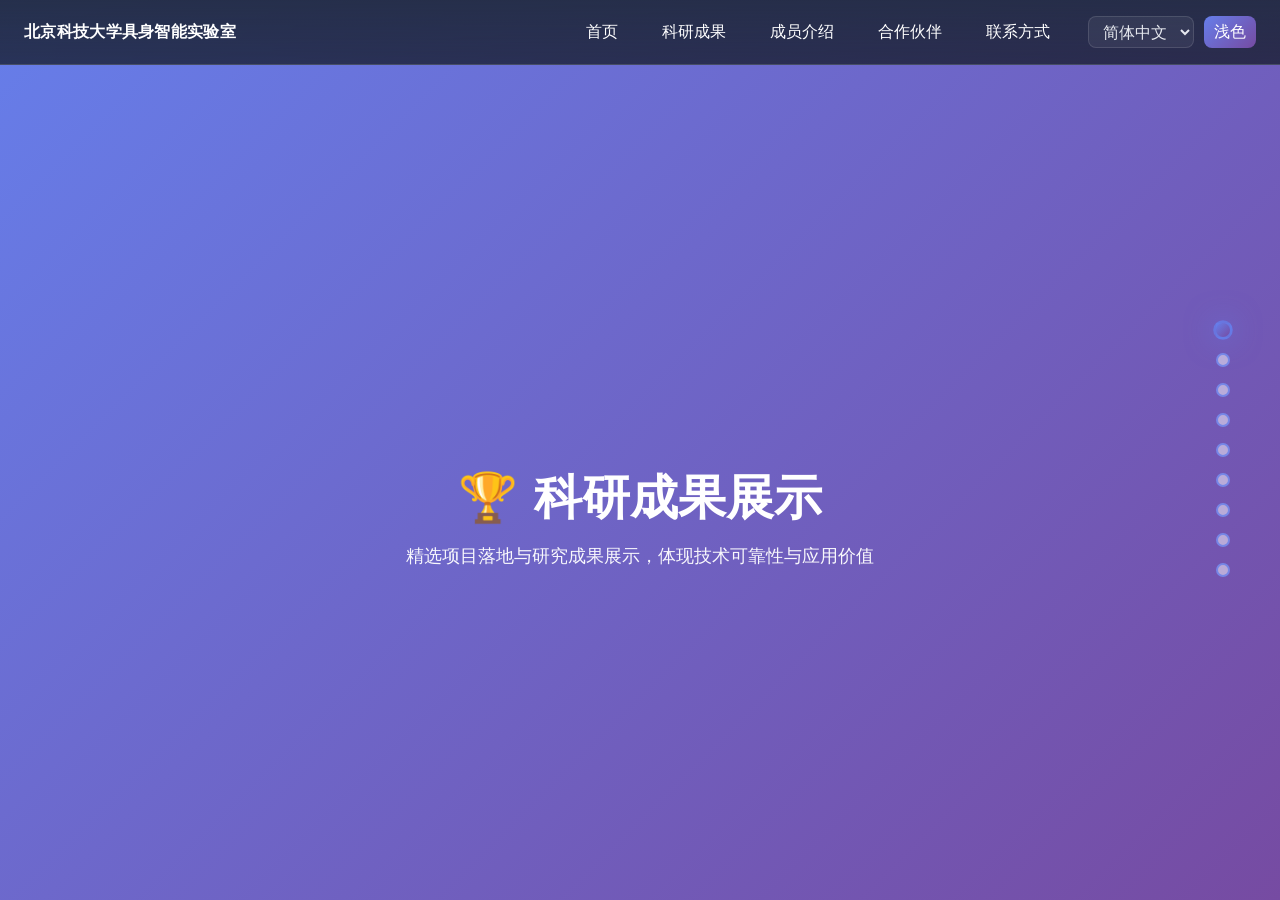
==== cases.html @ fa65c93c "更新实验室网站：修改联系电话、添加科研成果6及培养成果、修复页面报错" ====
<!DOCTYPE html>
<html lang="zh-CN">
<head>
  <meta charset="UTF-8" />
  <meta name="viewport" content="width=device-width, initial-scale=1.0, maximum-scale=1.0, user-scalable=no" />
  <title>科研成果 - USTB 具身智能实验室</title>
  <link rel="stylesheet" href="styles.css" />
  
  <!-- 图片加载优化脚本 -->
  <script>
    document.addEventListener('DOMContentLoaded', function() {
      // 为所有图片添加懒加载
      const images = document.querySelectorAll('img:not([loading])');
      images.forEach(img => {
        img.setAttribute('loading', 'lazy');
        if (!img.style.backgroundColor) {
          img.style.backgroundColor = '#f0f0f0';
        }
      });
    });
  </script>
  
  <style>
    /* 全屏滚动样式 */
    html, body {
      margin: 0;
      padding: 0;
      overflow: hidden;
      height: 100%;
    }
    
    #fullpage-wrapper {
      height: 100vh;
      overflow-y: scroll;
      scroll-snap-type: y mandatory;
      scroll-behavior: smooth;
      scrollbar-width: thin;
      scrollbar-color: rgba(102,126,234,0.5) transparent;
    }
    
    #fullpage-wrapper::-webkit-scrollbar {
      width: 10px;
    }
    
    #fullpage-wrapper::-webkit-scrollbar-track {
      background: transparent;
    }
    
    #fullpage-wrapper::-webkit-scrollbar-thumb {
      background: rgba(102,126,234,0.5);
      border-radius: 5px;
      transition: background 0.3s;
    }
    
    #fullpage-wrapper::-webkit-scrollbar-thumb:hover {
      background: rgba(102,126,234,0.7);
    }
    
    .fp-section {
      height: 100vh;
      scroll-snap-align: start;
      scroll-snap-stop: always;
      position: relative;
      overflow: hidden;
      display: flex;
      flex-direction: column;
      justify-content: center;
    }
    
    .fp-section .container {
      width: 100%;
      max-width: 1400px;
      padding: 140px 20px 80px;
      margin: 0 auto;
    }
    
    /* 导航点样式 */
    .fp-nav {
      position: fixed;
      right: 50px;
      top: 50%;
      transform: translateY(-50%);
      z-index: 9999;
    }
    
    .fp-nav ul {
      list-style: none;
      padding: 0;
      margin: 0;
      display: flex;
      flex-direction: column;
      gap: 16px;
    }
    
    .fp-nav li {
      position: relative;
    }
    
    .fp-nav a {
      display: block;
      width: 14px;
      height: 14px;
      border-radius: 50%;
      background: rgba(255,255,255,0.5);
      border: 2px solid rgba(102,126,234,0.8);
      transition: all 0.3s;
      cursor: pointer;
      position: relative;
    }
    
    .fp-nav a:hover,
    .fp-nav a.active {
      background: linear-gradient(135deg, #667eea 0%, #764ba2 100%);
      transform: scale(1.4);
      box-shadow: 0 0 20px rgba(102,126,234,0.6);
    }
    
    .fp-nav .fp-tooltip {
      position: absolute;
      right: 32px;
      top: 50%;
      transform: translateY(-50%);
      background: rgba(0,0,0,0.85);
      color: white;
      padding: 8px 16px;
      border-radius: 8px;
      font-size: 13px;
      font-weight: 600;
      white-space: nowrap;
      opacity: 0;
      pointer-events: none;
      transition: all 0.3s;
    }
    
    .fp-nav li:hover .fp-tooltip {
      opacity: 1;
      transform: translateY(-50%) translateX(-8px);
    }
    
    @media (max-width: 768px) {
      .fp-nav {
        right: 15px;
      }
      
      .fp-nav a {
        width: 10px;
        height: 10px;
      }
      
      .fp-section .container {
        padding: 40px 15px;
      }
    }
    
    @keyframes modalFadeIn {
      from {
        opacity: 0;
        transform: scale(0.9) translateY(-20px);
      }
      to {
        opacity: 1;
        transform: scale(1) translateY(0);
      }
    }

    /* 局部排版增强（仅影响本页面） */
    #fullpage-wrapper h1 { font-size: 48px !important; line-height: 1.25 !important; }
    #fullpage-wrapper h2 { font-size: 34px !important; line-height: 1.4 !important; }
    #fullpage-wrapper h3 { font-size: 16px !important; }
    #fullpage-wrapper h4 { font-size: 16px !important; }
    #fullpage-wrapper p  { font-size: 18px !important; line-height: 1.9 !important; }
    #fullpage-wrapper .fp-tooltip { font-size: 14px !important; }
  </style>
</head>
<body class="theme-huaqin cases-page">
  <header class="site-header theme-huaqin" style="position: fixed; top: 0; left: 0; right: 0; z-index: 10000;">
    <div class="container">
      <a class="logo" href="index.html" data-i18n="nav.brand">北京科技大学具身智能实验室</a>
      <nav class="nav" id="mainNav">
        <button class="nav-toggle" aria-label="toggle menu" onclick="document.getElementById('mainNav').dataset.open = document.getElementById('mainNav').dataset.open === 'true' ? 'false' : 'true'">
          <span></span><span></span><span></span>
        </button>
        <ul class="nav-list">
          <li><a href="index.html" data-i18n="nav.home">首页</a></li>
          <li><a href="cases.html" data-i18n="cases_title">科研成果</a></li>
          <li><a href="members.html" data-i18n="members_title">成员介绍</a></li>
          <li><a href="partners.html" data-i18n="partners_title">合作伙伴</a></li>
          <li><a href="contact.html" data-i18n="nav.contact">联系方式</a></li>
        </ul>
        <div class="tools">
          <select id="langSwitcher" aria-label="language">
            <option value="zh-CN">简体中文</option>
            <option value="zh-HK">繁体中文</option>
            <option value="en-us">English</option>
          </select>
          <button id="themeToggle" data-i18n="theme_toggle">🌙</button>
        </div>
      </nav>
    </div>
  </header>

  <!-- 全屏滚动容器 -->
  <div id="fullpage-wrapper">
    
    <!-- Hero区 -->
    <section class="fp-section" data-anchor="hero" style="background: var(--gradient);">
      <div class="container" style="text-align: center; padding: 140px 20px 80px;">
        <h1 class="reveal" style="font-size: 36px; margin-bottom: 12px; color: white;">🏆 科研成果展示</h1>
        <p class="reveal" style="--d:.1s; font-size: 18px; color: rgba(255,255,255,0.95); max-width: 800px; margin: 0 auto;">精选项目落地与研究成果展示，体现技术可靠性与应用价值</p>
      </div>
    </section>

    <!-- 科研成果1：基于视觉的粗糙度在线智能检测系统 -->
    <section id="case1" class="fp-section" data-anchor="case1" style="background: linear-gradient(135deg, #f0f9ff 0%, #e0f2fe 100%);">
      <div class="container" style="padding: 80px 20px 60px; max-width: 1600px;">
        <!-- 顶部标题 -->
        <div style="text-align: center; margin-bottom: 8px;">
          <div style="display: inline-block; background: var(--gradient); color: white; padding: 4px 16px; border-radius: 20px; font-size: 16px; font-weight: 700; margin-bottom: 4px;">
            科研成果 1
          </div>
          <h2 class="reveal" style="font-size: 26px; color: #1e40af; margin-bottom: 4px; font-weight: 700;">基于视觉的粗糙度在线智能检测系统</h2>
          <p class="reveal" style="--d:.05s; font-size: 16px; color: #60a5fa; max-width: 800px; margin: 0 auto; line-height: 1.4;">
            纳米级粗糙度原位在线智能检测，实现工业生产中表面质量的实时监控与精准测量
          </p>
        </div>
        
        <!-- 主体内容：三图水平布局 -->
        <div style="max-width: 1400px; margin: 0 auto 20px;">
          <!-- 三张图片水平排列 -->
          <div style="display: grid; grid-template-columns: repeat(3, 1fr); gap: 20px; margin-bottom: 20px;">
            <!-- 检测系统 -->
            <div class="reveal" style="text-align: center;">
              <div style="border-radius: 12px; overflow: hidden; box-shadow: 0 8px 24px rgba(59,130,246,0.2); cursor: pointer;" onclick="openImageModal('pictures/1.png', '检测系统')">
                <img src="pictures/1.png" alt="粗糙度检测系统设备" loading="lazy" style="width: 100%; height: 220px; object-fit: cover; transition: transform 0.3s; background: #f0f0f0;" onmouseover="this.style.transform='scale(1.05)'" onmouseout="this.style.transform='scale(1)'">
              </div>
              <p style="text-align: center; color: #60a5fa; margin-top: 8px; font-size: 16px; font-weight: 600;">检测系统</p>
            </div>
            
            <!-- 网络架构 -->
            <div class="reveal" style="--d:.1s; text-align: center;">
              <div style="border-radius: 12px; overflow: hidden; box-shadow: 0 8px 24px rgba(59,130,246,0.2); background: white; padding: 10px; cursor: pointer;" onclick="openImageModal('pictures/3.png', '网络架构')">
                <img src="pictures/3.png" alt="FE-Trans-Net架构" loading="lazy" style="width: 100%; height: 200px; object-fit: contain; transition: transform 0.3s; background: #f0f0f0;" onmouseover="this.style.transform='scale(1.05)'" onmouseout="this.style.transform='scale(1)'">
              </div>
              <p style="text-align: center; color: #60a5fa; margin-top: 8px; font-size: 16px; font-weight: 600;">网络架构</p>
            </div>

            <!-- 特征融合 -->
            <div class="reveal" style="--d:.15s; text-align: center;">
              <div style="border-radius: 12px; overflow: hidden; box-shadow: 0 8px 24px rgba(59,130,246,0.2); cursor: pointer;" onclick="openImageModal('pictures/2.png', '特征融合')">
                <img src="pictures/2.png" alt="粗糙度特征融合" loading="lazy" style="width: 100%; height: 220px; object-fit: cover; transition: transform 0.3s; background: #f0f0f0;" onmouseover="this.style.transform='scale(1.05)'" onmouseout="this.style.transform='scale(1)'">
              </div>
              <p style="text-align: center; color: #60a5fa; margin-top: 8px; font-size: 16px; font-weight: 600;">特征融合</p>
            </div>
          </div>
        </div>
        
        <!-- 系统优势 -->
        <div class="reveal" style="background: white; padding: 10px; border-radius: 16px; box-shadow: 0 8px 30px rgba(59,130,246,0.12); max-width: 1400px; margin: 0 auto 0 auto;">
          <h3 style="font-size: 22px; color: #1e40af; margin-bottom: 6px; text-align: center; font-weight: 700;">系统优势</h3>
          <div style="display: grid; grid-template-columns: repeat(3, 1fr); gap: 8px;">
            <div style="text-align: center; padding: 10px; background: linear-gradient(135deg, #dbeafe 0%, #bfdbfe 100%); border-radius: 12px;">
              <div style="font-size: 24px; margin-bottom: 4px;">🔬</div>
              <h4 style="color: #1e40af; font-size: 16px; margin-bottom: 2px; font-weight: 700;">纳米级精度</h4>
              <p style="color: #3b82f6; font-size: 15px; margin: 0;">纳米级高精度测量</p>
            </div>
            <div style="text-align: center; padding: 10px; background: linear-gradient(135deg, #dbeafe 0%, #bfdbfe 100%); border-radius: 12px;">
              <div style="font-size: 24px; margin-bottom: 4px;">⚡</div>
              <h4 style="color: #1e40af; font-size: 16px; margin-bottom: 2px; font-weight: 700;">在线实时检测</h4>
              <p style="color: #3b82f6; font-size: 15px; margin: 0;">快速实时检测</p>
            </div>
            <div style="text-align: center; padding: 10px; background: linear-gradient(135deg, #dbeafe 0%, #bfdbfe 100%); border-radius: 12px;">
              <div style="font-size: 24px; margin-bottom: 4px;">🧠</div>
              <h4 style="color: #1e40af; font-size: 16px; margin-bottom: 2px; font-weight: 700;">AI智能分析</h4>
              <p style="color: #3b82f6; font-size: 15px; margin: 0;">高准确率</p>
            </div>
          </div>
        </div>
      </div>
    </section>

    <!-- 科研成果2：基于视觉的缺陷智能检测 -->
    <section id="case2" class="fp-section" data-anchor="case2" style="background: white;">
      <div class="container" style="padding: 160px 20px 120px;">
        <div style="text-align: center; margin-bottom: 20px;">
          <div style="display: inline-block; background: var(--gradient); color: white; padding: 8px 24px; border-radius: 24px; font-size: 18px; font-weight: 700; margin-bottom: 10px;">
            科研成果 2
          </div>
          <h2 class="reveal" style="font-size: 36px; color: #7c3aed; margin-bottom: 10px;">基于视觉的缺陷智能检测</h2>
          <p class="reveal" style="--d:.05s; font-size: 18px; color: #a78bfa; max-width: 900px; margin: 0 auto; line-height: 1.5;">
            多通道、多尺度、多特征融合的AI模型，实现复杂工业场景下的高精度缺陷检测
          </p>
        </div>
        
        <div style="display: grid; grid-template-columns: 1fr 1fr 1fr; gap: 20px; align-items: center; margin-bottom: 20px; max-width: 1200px; margin-left: auto; margin-right: auto;">
          <div class="reveal" style="cursor: pointer;" onclick="openImageModal('pictures/5.png', 'AI模型')">
            <img src="pictures/5.png" alt="缺陷检测AI架构" loading="lazy" style="width: 100%; max-width: 350px; display: block; margin: 0 auto; border-radius: 16px; box-shadow: 0 15px 40px rgba(124,58,237,0.25); transition: transform 0.3s; background: #f0f0f0;" onmouseover="this.style.transform='scale(1.05)'" onmouseout="this.style.transform='scale(1)'">
            <p style="text-align: center; color: #a78bfa; margin-top: 6px; font-size: 18px;">AI模型</p>
          </div>
          <div class="reveal" style="--d:.1s; cursor: pointer;" onclick="openImageModal('pictures/6.png', '检测结果1')">
            <img src="pictures/6.png" alt="缺陷检测结果1" loading="lazy" style="width: 100%; max-width: 350px; display: block; margin: 0 auto; border-radius: 16px; box-shadow: 0 15px 40px rgba(124,58,237,0.25); transition: transform 0.3s; background: #f0f0f0;" onmouseover="this.style.transform='scale(1.05)'" onmouseout="this.style.transform='scale(1)'">
            <p style="text-align: center; color: #a78bfa; margin-top: 6px; font-size: 18px;">检测结果1</p>
          </div>
          <div class="reveal" style="--d:.15s; cursor: pointer;" onclick="openImageModal('pictures/7.png', '检测结果2')">
            <img src="pictures/7.png" alt="缺陷检测结果2" loading="lazy" style="width: 100%; max-width: 350px; display: block; margin: 0 auto; border-radius: 16px; box-shadow: 0 15px 40px rgba(124,58,237,0.25); transition: transform 0.3s; background: #f0f0f0;" onmouseover="this.style.transform='scale(1.05)'" onmouseout="this.style.transform='scale(1)'">
            <p style="text-align: center; color: #a78bfa; margin-top: 6px; font-size: 18px;">检测结果2</p>
          </div>
        </div>
        
        <div class="reveal" style="background: linear-gradient(135deg, #faf5ff 0%, #f3e8ff 100%); padding: 18px; border-radius: 20px; max-width: 1200px; margin: 0 auto;">
          <h3 style="font-size: 18px; color: #7c3aed; margin-bottom: 14px; text-align: center; font-weight: 700;">技术亮点</h3>
          <div style="display: grid; grid-template-columns: repeat(2, 1fr); gap: 14px;">
            <div style="display: flex; gap: 14px; padding: 14px; background: white; border-radius: 12px; box-shadow: 0 4px 16px rgba(124,58,237,0.1);">
              <span style="font-size: 28px;">🔍</span>
              <div>
                <h4 style="color: #7c3aed; font-size: 18px; margin-bottom: 2px; font-weight: 700;">多通道融合</h4>
                <p style="color: #a78bfa; margin: 0; line-height: 1.4; font-size: 18px;">整合多种传感器数据，全面捕获缺陷特征</p>
              </div>
            </div>
            <div style="display: flex; gap: 14px; padding: 14px; background: white; border-radius: 12px; box-shadow: 0 4px 16px rgba(124,58,237,0.1);">
              <span style="font-size: 28px;">📏</span>
              <div>
                <h4 style="color: #7c3aed; font-size: 18px; margin-bottom: 2px; font-weight: 700;">多尺度检测</h4>
                <p style="color: #a78bfa; margin: 0; line-height: 1.4; font-size: 18px;">从微小划痕到大面积缺陷，全尺度覆盖</p>
              </div>
            </div>
            <div style="display: flex; gap: 14px; padding: 14px; background: white; border-radius: 12px; box-shadow: 0 4px 16px rgba(124,58,237,0.1);">
              <span style="font-size: 28px;">🧩</span>
              <div>
                <h4 style="color: #7c3aed; font-size: 18px; margin-bottom: 2px; font-weight: 700;">多特征融合</h4>
                <p style="color: #a78bfa; margin: 0; line-height: 1.4; font-size: 18px;">融合全局与局部特征，提升准确性</p>
              </div>
            </div>
            <div style="display: flex; gap: 14px; padding: 14px; background: white; border-radius: 12px; box-shadow: 0 4px 16px rgba(124,58,237,0.1);">
              <span style="font-size: 28px;">⚡</span>
              <div>
                <h4 style="color: #7c3aed; font-size: 18px; margin-bottom: 2px; font-weight: 700;">高效实时</h4>
                <p style="color: #a78bfa; margin: 0; line-height: 1.4; font-size: 18px;">快速检测，高准确率</p>
              </div>
            </div>
          </div>
        </div>
      </div>
    </section>

    <!-- 科研成果3：基于机器视觉的分拣系统 -->
    <section id="case3" class="fp-section" data-anchor="case3" style="background: linear-gradient(135deg, #f0fdf4 0%, #dcfce7 100%);">
      <div class="container" style="padding: 80px 20px 40px;">
        <div style="text-align: center; margin-bottom: 20px;">
          <div style="display: inline-block; background: var(--gradient); color: white; padding: 6px 20px; border-radius: 20px; font-size: 16px; font-weight: 700; margin-bottom: 12px;">
            科研成果 3
          </div>
          <h2 class="reveal" style="font-size: 30px; color: #065f46; margin-bottom: 10px;">基于机器视觉的分拣系统</h2>
          <p class="reveal" style="--d:.05s; font-size: 16px; color: #059669; max-width: 900px; margin: 0 auto; line-height: 1.6;">
            基于深度学习的目标检测算法与混合特征提取网络（HFE-Net），实现高效精准的自动化分拣
          </p>
        </div>
        
        <div style="display: grid; grid-template-columns: 1fr 1fr; gap: 30px; align-items: center; margin-bottom: 20px; max-width: 1000px; margin-left: auto; margin-right: auto;">
          <div class="reveal" style="cursor: pointer;" onclick="openImageModal('pictures/8.png', '分拣系统')">
            <img src="pictures/8.png" alt="智能分拣系统设备" style="width: 60%; max-width: 270px; display: block; margin: 0 auto; border-radius: 16px; box-shadow: 0 15px 40px rgba(5,150,105,0.25); transition: transform 0.3s;" onmouseover="this.style.transform='scale(1.05)'" onmouseout="this.style.transform='scale(1)'">
            <p style="text-align: center; color: #059669; margin-top: 8px; font-size: 16px;">分拣系统</p>
          </div>
          <div class="reveal" style="--d:.1s; cursor: pointer;" onclick="openImageModal('pictures/9.png', '检测算法')">
            <img src="pictures/9.png" alt="HFE-Net架构" style="width: 100%; max-width: 450px; display: block; margin: 0 auto; border-radius: 16px; box-shadow: 0 15px 40px rgba(5,150,105,0.25); transition: transform 0.3s;" onmouseover="this.style.transform='scale(1.05)'" onmouseout="this.style.transform='scale(1)'">
            <p style="text-align: center; color: #059669; margin-top: 8px; font-size: 16px;">检测算法</p>
          </div>
        </div>
        
        <div class="reveal" style="background: white; padding: 20px; border-radius: 16px; box-shadow: 0 10px 40px rgba(5,150,105,0.15); max-width: 1000px; margin: 0 auto;">
          <h3 style="font-size: 16px; color: #065f46; margin-bottom: 16px; text-align: center; font-weight: 700;">应用优势</h3>
          <div style="display: grid; grid-template-columns: repeat(4, 1fr); gap: 12px;">
            <div style="text-align: center; padding: 14px; background: linear-gradient(135deg, #d1fae5 0%, #a7f3d0 100%); border-radius: 12px;">
              <div style="font-size: 24px; margin-bottom: 6px;">⚡</div>
              <h4 style="color: #065f46; font-size: 15px; margin-bottom: 4px; font-weight: 700;">高速高效</h4>
              <p style="color: #047857; font-size: 15px; margin: 0;">高帧率处理</p>
            </div>
            <div style="text-align: center; padding: 14px; background: linear-gradient(135deg, #d1fae5 0%, #a7f3d0 100%); border-radius: 12px;">
              <div style="font-size: 24px; margin-bottom: 6px;">🎯</div>
              <h4 style="color: #065f46; font-size: 15px; margin-bottom: 4px; font-weight: 700;">精准识别</h4>
              <p style="color: #047857; font-size: 15px; margin: 0;">高准确率</p>
            </div>
            <div style="text-align: center; padding: 14px; background: linear-gradient(135deg, #d1fae5 0%, #a7f3d0 100%); border-radius: 12px;">
              <div style="font-size: 24px; margin-bottom: 6px;">🔧</div>
              <h4 style="color: #065f46; font-size: 15px; margin-bottom: 4px; font-weight: 700;">灵活适配</h4>
              <p style="color: #047857; font-size: 15px; margin: 0;">多目标类型</p>
            </div>
            <div style="text-align: center; padding: 14px; background: linear-gradient(135deg, #d1fae5 0%, #a7f3d0 100%); border-radius: 12px;">
              <div style="font-size: 24px; margin-bottom: 6px;">💰</div>
              <h4 style="color: #065f46; font-size: 15px; margin-bottom: 4px; font-weight: 700;">降本增效</h4>
              <p style="color: #047857; font-size: 15px; margin: 0;">ROI周期短</p>
            </div>
          </div>
        </div>
      </div>
    </section>

    <!-- 科研成果4：具身智能 - 智能导航轮椅 -->
    <section id="case4" class="fp-section" data-anchor="case4" style="background: linear-gradient(135deg, #eff6ff 0%, #dbeafe 100%);">
      <div class="container" style="padding: 140px 20px 80px;">
        <div style="text-align: center; margin-bottom: 30px;">
          <div style="display: inline-block; background: var(--gradient); color: white; padding: 8px 24px; border-radius: 24px; font-size: 18px; font-weight: 700; margin-bottom: 20px;">
            科研成果 4
          </div>
          <h2 class="reveal" style="font-size: 36px; color: #1e40af; margin-bottom: 16px;">具身智能 - 智能导航轮椅</h2>
          <p class="reveal" style="--d:.05s; font-size: 18px; color: #60a5fa; max-width: 900px; margin: 0 auto; line-height: 1.8;">
            融合视觉深度学习、智能导航、语音交互等前沿技术，为行动不便人士提供安全、智能、有温度的出行解决方案
          </p>
        </div>
        
        <div style="display: grid; grid-template-columns: 1.3fr 1fr; gap: 40px; align-items: center; max-width: 1200px; margin: 0 auto;">
          <div class="reveal" style="cursor: pointer;" onclick="openImageModal('pictures/10.png', '智能导航轮椅实景')">
            <img src="pictures/10.png" alt="智能导航轮椅实景" style="width: 100%; max-width: 600px; display: block; margin: 0 auto; border-radius: 20px; box-shadow: 0 20px 60px rgba(59,130,246,0.3); transition: transform 0.3s;" onmouseover="this.style.transform='scale(1.02)'" onmouseout="this.style.transform='scale(1)'">
          </div>
          <div class="reveal" style="--d:.1s; background: white; padding: 30px; border-radius: 20px; box-shadow: 0 10px 40px rgba(59,130,246,0.15);">
            <h3 style="font-size: 22px; color: #1e40af; margin-bottom: 20px; font-weight: 700; text-align: center;">核心技术</h3>
            <ul style="list-style: none; padding: 0; margin: 0;">
              <li style="padding: 16px; margin-bottom: 12px; background: #dbeafe; border-radius: 12px; border-left: 4px solid #3b82f6; color: #1e40af; font-size: 16px; line-height: 1.6;">
                基于视觉深度学习的目标检测算法
              </li>
              <li style="padding: 16px; margin-bottom: 12px; background: #dbeafe; border-radius: 12px; border-left: 4px solid #3b82f6; color: #1e40af; font-size: 16px; line-height: 1.6;">
                基于视觉深度学习的道路分割算法
              </li>
              <li style="padding: 16px; margin-bottom: 12px; background: #dbeafe; border-radius: 12px; border-left: 4px solid #3b82f6; color: #1e40af; font-size: 16px; line-height: 1.6;">
                基于视觉智能检测的自动避障
              </li>
              <li style="padding: 16px; margin-bottom: 12px; background: #dbeafe; border-radius: 12px; border-left: 4px solid #3b82f6; color: #1e40af; font-size: 16px; line-height: 1.6;">
                基于智能视觉算法的自动跟随
              </li>
              <li style="padding: 16px; margin-bottom: 12px; background: #dbeafe; border-radius: 12px; border-left: 4px solid #3b82f6; color: #1e40af; font-size: 16px; line-height: 1.6;">
                基于GPS和SLAM的室内外自主导航
              </li>
              <li style="padding: 16px; margin-bottom: 12px; background: #dbeafe; border-radius: 12px; border-left: 4px solid #3b82f6; color: #1e40af; font-size: 16px; line-height: 1.6;">
                语音驱动的电机运行
              </li>
              <li style="padding: 16px; margin-bottom: 0; background: #dbeafe; border-radius: 12px; border-left: 4px solid #3b82f6; color: #1e40af; font-size: 16px; line-height: 1.6;">
                基于大模型的语音智能交互、聊天陪伴
              </li>
            </ul>
          </div>
        </div>
      </div>
    </section>

    <!-- 科研成果5：磨粒智能检测 -->
    <section id="case5" class="fp-section" data-anchor="case5" style="background: linear-gradient(135deg, #fffbeb 0%, #fef3c7 100%);">
      <div class="container" style="padding: 140px 20px 80px;">
        <div style="text-align: center; margin-bottom: 40px;">
          <div style="display: inline-block; background: var(--gradient); color: white; padding: 8px 24px; border-radius: 24px; font-size: 18px; font-weight: 700; margin-bottom: 20px;">
            科研成果 5
          </div>
          <h2 class="reveal" style="font-size: 36px; color: #92400e; margin-bottom: 16px;">航空发动机油液磨粒智能检测与分析仪</h2>
          <p class="reveal" style="--d:.05s; font-size: 18px; color: #b45309; max-width: 900px; margin: 0 auto; line-height: 1.8;">
            基于视觉的磨粒智能检测，实现油液磨粒的自动识别与分析，保障航空发动机安全运行
          </p>
        </div>
        
        <div style="max-width: 500px; margin: 0 auto;">
          <!-- 图片区：底部对齐 -->
          <div style="display: grid; grid-template-columns: repeat(2, 1fr); gap: 16px; align-items: end;">
            <div class="reveal" style="cursor: pointer;" onclick="openImageModal('pictures/磨粒1.png', '检测仪设备')">
              <img src="pictures/磨粒1.png" alt="磨粒检测仪设备" loading="lazy" style="width: 100%; border-radius: 12px; box-shadow: 0 8px 24px rgba(245,158,11,0.2); transition: transform 0.3s; background: #f0f0f0;" onmouseover="this.style.transform='scale(1.05)'" onmouseout="this.style.transform='scale(1)'">
              <p style="text-align: center; color: #b45309; margin-top: 8px; font-size: 16px;">检测仪设备</p>
            </div>
            <div class="reveal" style="--d:.1s; cursor: pointer;" onclick="openImageModal('pictures/磨粒2.png', '分析软件界面')">
              <img src="pictures/磨粒2.png" alt="磨粒检测软件界面" loading="lazy" style="width: 100%; border-radius: 12px; box-shadow: 0 8px 24px rgba(245,158,11,0.2); transition: transform 0.3s; background: #f0f0f0;" onmouseover="this.style.transform='scale(1.05)'" onmouseout="this.style.transform='scale(1)'">
              <p style="text-align: center; color: #b45309; margin-top: 8px; font-size: 16px;">分析软件界面</p>
            </div>
            <div class="reveal" style="--d:.15s; cursor: pointer;" onclick="openImageModal('pictures/磨粒3.png', '算法架构')">
              <img src="pictures/磨粒3.png" alt="检测算法架构" loading="lazy" style="width: 100%; border-radius: 12px; box-shadow: 0 8px 24px rgba(245,158,11,0.2); transition: transform 0.3s; background: #f0f0f0;" onmouseover="this.style.transform='scale(1.05)'" onmouseout="this.style.transform='scale(1)'">
              <p style="text-align: center; color: #b45309; margin-top: 8px; font-size: 16px;">算法架构</p>
            </div>
            <div class="reveal" style="--d:.2s; cursor: pointer;" onclick="openImageModal('pictures/磨粒5.png', '统计分析结果')">
              <img src="pictures/磨粒5.png" alt="磨粒分析结果" loading="lazy" style="width: 100%; border-radius: 12px; box-shadow: 0 8px 24px rgba(245,158,11,0.2); transition: transform 0.3s; background: #f0f0f0;" onmouseover="this.style.transform='scale(1.05)'" onmouseout="this.style.transform='scale(1)'">
              <p style="text-align: center; color: #b45309; margin-top: 8px; font-size: 16px;">统计分析结果</p>
            </div>
          </div>
        </div>
      </div>
    </section>

    <!-- 科研成果6：定制轮式具身智能大脑 -->
    <section id="case6" class="fp-section" data-anchor="case6" style="background: linear-gradient(135deg, #f0f9ff 0%, #e0f2fe 100%);">
      <div class="container" style="padding: 140px 20px 80px;">
        <div style="text-align: center; margin-bottom: 30px;">
          <div style="display: inline-block; background: linear-gradient(135deg, #0ea5e9 0%, #0284c7 100%); color: white; padding: 8px 24px; border-radius: 24px; font-size: 18px; font-weight: 700; margin-bottom: 20px;">
            科研成果 6
          </div>
          <h2 class="reveal" style="font-size: 36px; color: #0369a1; margin-bottom: 16px;">定制---轮式具身智能大脑</h2>
          <p class="reveal" style="--d:.05s; font-size: 18px; color: #0ea5e9; max-width: 900px; margin: 0 auto; line-height: 1.8;">
            自动驾驶轮式机器人-智能大脑定制，适配智能婴儿车、智能物流车
          </p>
        </div>
        
        <div style="display: grid; grid-template-columns: 1.3fr 1fr; gap: 40px; align-items: center; max-width: 1200px; margin: 0 auto;">
          <div class="reveal" style="cursor: pointer; background: white; padding: 20px; border-radius: 24px; box-shadow: 0 20px 60px rgba(14,165,233,0.15);" onclick="openImageModal('pictures/轮式具身智能大脑.png', '轮式具身智能大脑')">
            <img src="pictures/轮式具身智能大脑.png" alt="轮式具身智能大脑" style="width: 100%; max-width: 600px; display: block; margin: 0 auto; border-radius: 12px; transition: transform 0.3s;" onmouseover="this.style.transform='scale(1.02)'" onmouseout="this.style.transform='scale(1)'">
          </div>
          <div class="reveal" style="--d:.1s; background: white; padding: 30px; border-radius: 20px; box-shadow: 0 10px 40px rgba(14,165,233,0.15);">
            <h3 style="font-size: 22px; color: #0369a1; margin-bottom: 20px; font-weight: 700; text-align: center;">核心功能</h3>
            <ul style="list-style: none; padding: 0; margin: 0;">
              <li style="padding: 16px; margin-bottom: 12px; background: #e0f2fe; border-radius: 12px; border-left: 4px solid #0ea5e9; color: #0369a1; font-size: 16px; line-height: 1.6;">
                基于视觉智能检测的自动避障
              </li>
              <li style="padding: 16px; margin-bottom: 12px; background: #e0f2fe; border-radius: 12px; border-left: 4px solid #0ea5e9; color: #0369a1; font-size: 16px; line-height: 1.6;">
                基于智能视觉算法的自动跟随
              </li>
              <li style="padding: 16px; margin-bottom: 12px; background: #e0f2fe; border-radius: 12px; border-left: 4px solid #0ea5e9; color: #0369a1; font-size: 16px; line-height: 1.6;">
                基于GPS和SLAM的室内外自主导航
              </li>
              <li style="padding: 16px; margin-bottom: 12px; background: #e0f2fe; border-radius: 12px; border-left: 4px solid #0ea5e9; color: #0369a1; font-size: 16px; line-height: 1.6;">
                基于大模型的语音智能交互、陪伴
              </li>
              <li style="padding: 16px; margin-bottom: 0; background: #e0f2fe; border-radius: 12px; border-left: 4px solid #0ea5e9; color: #0369a1; font-size: 16px; line-height: 1.6;">
                状态监测、行为分析
              </li>
            </ul>
          </div>
        </div>
      </div>
    </section>

    <!-- 专利成果展示 - 简化版 -->
    <section id="patents" class="fp-section" data-anchor="patents" style="background: linear-gradient(135deg, #faf5ff 0%, #f3e8ff 100%);">
      <div class="container" style="padding: 140px 20px 80px;">
        <div style="text-align: center; margin-bottom: 40px;">
          <div style="display: inline-block; background: var(--gradient); color: white; padding: 8px 24px; border-radius: 24px; font-size: 18px; font-weight: 700; margin-bottom: 20px;">
            📜 知识产权
          </div>
          <h2 class="reveal" style="font-size: 36px; color: #7e22ce; margin-bottom: 16px;">已授权部分专利</h2>
          <p class="reveal" style="--d:.05s; font-size: 18px; color: #a855f7; max-width: 900px; margin: 0 auto; line-height: 1.8;">
            持续创新，技术积累深厚，已获得多项国家发明专利授权
          </p>
        </div>
        
        <div style="display: grid; grid-template-columns: 1fr 1fr; gap: 24px; max-width: 1200px; margin: 0 auto 30px;">
          <div style="background: white; padding: 30px; border-radius: 16px; box-shadow: 0 8px 30px rgba(168,85,247,0.12);">
            <h3 style="font-size: 24px; color: #dc2626; margin-bottom: 20px; text-align: center; font-weight: 800;">已授权部分专利</h3>
            <div style="background: #faf5ff; padding: 24px; border-radius: 12px; border-left: 4px solid #a855f7; max-height: 600px; overflow-y: auto;">
              <ol style="margin: 0; padding-left: 20px; color: #7e22ce; font-size: 16px; line-height: 2.2;">
                <li style="margin-bottom: 10px;">一种可以识别新类的磨粒分类模型与方法：202010526027.X</li>
                <li style="margin-bottom: 10px;">一种基于强度相图的聚合物降解强度的计算方法和装置：201910525798.4</li>
                <li style="margin-bottom: 10px;">一种基于特征融合的图像分类方法：ZL202011140530.8</li>
                <li style="margin-bottom: 10px;">一种基于语义分割的磨粒图像分类方法及装置：ZL202110428069.4</li>
                <li style="margin-bottom: 10px;">一种图神经网络的数据-机理驱动的材料属性预测方法：ZL202210483568.8</li>
                <li style="margin-bottom: 10px;">一种基于机器视觉的铜表面氧化检测及氧化程度判断方法：ZL202111265836.0</li>
                <li style="margin-bottom: 10px;">基于注意力机制及多尺寸信息提取的双图像识别分类方法：ZL202210066369.7</li>
                <li style="margin-bottom: 10px;">一种目标特征注意力与金字塔相耦合的微小目标检测方法：ZL202210483555.0</li>
                <li style="margin-bottom: 10px;">一种基于质谱图和图结构的分子属性预测方法：ZL202210483589.X</li>
                <li style="margin-bottom: 10px;">一种基于Lightweight CNN与SVM的磨粒两阶段识别方法：ZL201911235914.5</li>
                <li style="margin-bottom: 0;">一种基于白光干涉图像的表面粗糙度检测方法：ZL202411848841.8</li>
              </ol>
            </div>
          </div>

          <div style="background: white; padding: 24px; border-radius: 16px; box-shadow: 0 8px 30px rgba(168,85,247,0.12); display: grid; grid-template-columns: repeat(3, 1fr); gap: 12px; align-content: start;">
            <img src="pictures/11.png" alt="专利证书" style="width: 100%; border-radius: 8px;">
            <img src="pictures/12.png" alt="专利证书" style="width: 100%; border-radius: 8px;">
            <img src="pictures/13.png" alt="专利证书" style="width: 100%; border-radius: 8px;">
            <img src="pictures/14.png" alt="专利证书" style="width: 100%; border-radius: 8px;">
            <img src="pictures/15.png" alt="专利证书" style="width: 100%; border-radius: 8px;">
            <img src="pictures/16.png" alt="专利证书" style="width: 100%; border-radius: 8px;">
          </div>
        </div>
      </div>
    </section>

    <!-- 联系咨询 -->
    <section class="fp-section" data-anchor="contact" style="background: var(--gradient);">
      <div class="container" style="text-align: center; padding: 140px 20px 80px;">
        <h2 class="reveal" style="font-size: 36px; color: white; margin-bottom: 20px;">对我们的成果感兴趣？</h2>
        <p class="reveal" style="--d:.05s; font-size: 18px; color: rgba(255,255,255,0.95); margin-bottom: 40px;">欢迎与我们联系，探讨合作机会</p>
        <a href="contact.html" class="reveal" style="--d:.1s; display: inline-block; background: white; color: var(--primary); padding: 16px 40px; border-radius: 50px; font-size: 18px; font-weight: 700; text-decoration: none; box-shadow: 0 10px 30px rgba(0,0,0,0.3); transition: all 0.3s;">
          联系我们 →
        </a>
      </div>
    </section>

  </div>

  <!-- 右侧导航点 -->
  <nav class="fp-nav" role="navigation" aria-label="页面导航">
    <ul id="fp-nav-list"></ul>
  </nav>

  <!-- 自定义模态框 -->
  <div id="customModal" style="display: none; position: fixed; top: 0; left: 0; right: 0; bottom: 0; background: rgba(0,0,0,0.7); z-index: 10000; backdrop-filter: blur(8px); align-items: center; justify-content: center;">
    <div style="background: white; border-radius: 24px; padding: 48px 40px; max-width: 500px; width: 90%; box-shadow: 0 20px 60px rgba(0,0,0,0.3); position: relative; animation: modalFadeIn 0.3s ease;">
      <div style="text-align: center; margin-bottom: 24px;">
        <div style="font-size: 72px; margin-bottom: 16px;">🚧</div>
        <h2 id="modalTitle" style="font-size: 28px; font-weight: 800; color: #1f2937; margin-bottom: 12px;">产品开发中</h2>
        <p id="modalMessage" style="font-size: 16px; line-height: 1.8; color: #6b7280; margin: 0;"></p>
      </div>
      <button onclick="closeModal()" style="width: 100%; background: var(--gradient); color: white; border: none; padding: 16px; border-radius: 12px; font-size: 16px; font-weight: 700; cursor: pointer; transition: all 0.3s; box-shadow: 0 4px 16px rgba(102,126,234,0.4);">
        知道了
      </button>
    </div>
  </div>

  <!-- 图片查看器模态框 -->
  <div id="imageModal" onclick="closeImageModal()" style="display: none; position: fixed; top: 0; left: 0; right: 0; bottom: 0; background: rgba(0,0,0,0.9); z-index: 10001; align-items: center; justify-content: center; cursor: pointer;">
    <div style="position: relative; max-width: 90vw; max-height: 90vh;">
      <img id="modalImage" src="" alt="" style="max-width: 100%; max-height: 90vh; border-radius: 8px; box-shadow: 0 20px 60px rgba(0,0,0,0.5);">
      <div id="modalImageTitle" style="position: absolute; bottom: -40px; left: 50%; transform: translateX(-50%); color: white; font-size: 18px; font-weight: 600; white-space: nowrap;"></div>
      <button onclick="closeImageModal(); event.stopPropagation();" style="position: absolute; top: -40px; right: 0; background: rgba(255,255,255,0.2); border: 2px solid white; color: white; width: 40px; height: 40px; border-radius: 50%; font-size: 24px; cursor: pointer; display: flex; align-items: center; justify-content: center; transition: all 0.3s;" onmouseover="this.style.background='rgba(255,255,255,0.3)'" onmouseout="this.style.background='rgba(255,255,255,0.2)'">×</button>
    </div>
  </div>

  <script src="script.js"></script>
  
  <script>
    // 强制全屏滚动脚本
    (function() {
      const wrapper = document.getElementById('fullpage-wrapper');
      const sections = document.querySelectorAll('.fp-section');
      const navList = document.getElementById('fp-nav-list');
      
      let currentIndex = 0;
      let isScrolling = false;
      let touchStartY = 0;
      
      // Section names for navigation tooltips
      const sectionNames = [
        '成果展示',
        '粗糙度检测',
        '缺陷检测',
        '分拣系统',
        '智能轮椅',
        '磨粒检测',
        '具身智能大脑',
        '专利成果',
        '联系我们'
      ];
      
      // Create navigation dots
      sections.forEach((section, index) => {
        const li = document.createElement('li');
        const a = document.createElement('a');
        const tooltip = document.createElement('span');
        
        tooltip.className = 'fp-tooltip';
        tooltip.textContent = sectionNames[index] || `Section ${index + 1}`;
        
        a.href = '#';
        a.onclick = (e) => {
          e.preventDefault();
          scrollToSection(index);
        };
        
        li.appendChild(tooltip);
        li.appendChild(a);
        navList.appendChild(li);
      });
      
      const navItems = navList.querySelectorAll('a');
      
      function scrollToSection(index) {
        if (index < 0 || index >= sections.length || isScrolling) return;
        
        isScrolling = true;
        currentIndex = index;
        
        sections[index].scrollIntoView({ behavior: 'smooth', block: 'start' });
        
        // Update navigation
        navItems.forEach(item => item.classList.remove('active'));
        navItems[index].classList.add('active');
        
        setTimeout(() => {
          isScrolling = false;
        }, 800);
      }
      
      // Mouse wheel event
      let wheelTimeout;
      wrapper.addEventListener('wheel', (e) => {
        if (isScrolling) {
          e.preventDefault();
          return;
        }
        
        clearTimeout(wheelTimeout);
        wheelTimeout = setTimeout(() => {
          if (e.deltaY > 30) {
            if (currentIndex < sections.length - 1) {
              scrollToSection(currentIndex + 1);
            }
          } else if (e.deltaY < -30) {
            if (currentIndex > 0) {
              scrollToSection(currentIndex - 1);
            }
          }
        }, 50);
      }, { passive: false });
      
      // Touch events
      wrapper.addEventListener('touchstart', (e) => {
        touchStartY = e.touches[0].clientY;
      }, { passive: true });
      
      wrapper.addEventListener('touchend', (e) => {
        if (isScrolling) return;
        
        const touchEndY = e.changedTouches[0].clientY;
        const diff = touchStartY - touchEndY;
        
        if (Math.abs(diff) > 50) {
          if (diff > 0 && currentIndex < sections.length - 1) {
            scrollToSection(currentIndex + 1);
          } else if (diff < 0 && currentIndex > 0) {
            scrollToSection(currentIndex - 1);
          }
        }
      }, { passive: true });
      
      // Keyboard navigation
      document.addEventListener('keydown', (e) => {
        if (isScrolling) return;
        
        switch(e.key) {
          case 'ArrowDown':
          case 'PageDown':
            e.preventDefault();
            if (currentIndex < sections.length - 1) {
              scrollToSection(currentIndex + 1);
            }
            break;
          case 'ArrowUp':
          case 'PageUp':
            e.preventDefault();
            if (currentIndex > 0) {
              scrollToSection(currentIndex - 1);
            }
            break;
          case 'Home':
            e.preventDefault();
            scrollToSection(0);
            break;
          case 'End':
            e.preventDefault();
            scrollToSection(sections.length - 1);
            break;
        }
      });
      
      // Update active dot on manual scroll
      let scrollTimeout;
      wrapper.addEventListener('scroll', () => {
        clearTimeout(scrollTimeout);
        scrollTimeout = setTimeout(() => {
          if (!isScrolling) {
            const scrollTop = wrapper.scrollTop;
            const windowHeight = wrapper.clientHeight;
            const newIndex = Math.round(scrollTop / windowHeight);
            
            if (newIndex !== currentIndex && newIndex >= 0 && newIndex < sections.length) {
              currentIndex = newIndex;
              navItems.forEach(item => item.classList.remove('active'));
              navItems[currentIndex].classList.add('active');
            }
          }
        }, 100);
      }, { passive: true });
      
      // Initial active state
      if (navItems.length > 0) {
        navItems[0].classList.add('active');
      }
    })();
  </script>

  <script>
    function showModal(title, message) {
      document.getElementById('modalTitle').textContent = title;
      document.getElementById('modalMessage').textContent = message;
      document.getElementById('customModal').style.display = 'flex';
    }
    
    function closeModal() {
      document.getElementById('customModal').style.display = 'none';
    }
    
    // 图片查看器函数
    function openImageModal(imageSrc, imageTitle) {
      const modal = document.getElementById('imageModal');
      const modalImage = document.getElementById('modalImage');
      const modalImageTitle = document.getElementById('modalImageTitle');
      
      modalImage.src = imageSrc;
      modalImage.alt = imageTitle;
      modalImageTitle.textContent = imageTitle;
      modal.style.display = 'flex';
      document.body.style.overflow = 'hidden';
    }
    
    function closeImageModal() {
      document.getElementById('imageModal').style.display = 'none';
      document.body.style.overflow = 'auto';
    }
    
    document.addEventListener('keydown', function(e) {
      if (e.key === 'Escape') {
        closeModal();
        closeImageModal();
      }
    });
    
    document.getElementById('customModal').addEventListener('click', function(e) {
      if (e.target === this) closeModal();
    });
  </script>
</body>
</html>
---- styles.css ----
/* 基础主题变量 */
:root{
  --bg: #0b0f1a;
  --surface: rgba(255,255,255,0.06);
  --border: rgba(255,255,255,0.12);
  --text: #e6e9ef;
  --muted: #a9b0be;
  --primary: #4aa3ff;
  --primary-2: #7b60ff;
  --gradient: linear-gradient(135deg, var(--primary), var(--primary-2));
  --accent-a: #6bc7ff;
  --accent-b: #9e7bff;
  --accent-c: #46d3c6;
  --viewport-scale: 1;
  --viewport-x: 0px;
  --viewport-y: -200px;
  /* 固定字体大小变量 */
  --base-font-size: 16px;
}
*{
  box-sizing:border-box;
  margin: 0;
  padding: 0;
  /* 全局强制字体大小锁定 */
  -webkit-text-size-adjust: 100% !important;
  -moz-text-size-adjust: 100% !important;
  -ms-text-size-adjust: 100% !important;
  text-size-adjust: 100% !important;
}
html{
  scroll-behavior:smooth;
  font-size: 16px !important; /* 强制设置根字体大小，确保跨浏览器一致性 */
  -webkit-text-size-adjust: 100% !important; /* 防止iOS Safari自动调整字体 */
  -moz-text-size-adjust: 100% !important;
  -ms-text-size-adjust: 100% !important;
  text-size-adjust: 100% !important;
  overflow-x: hidden; /* 防止水平滚动 */
  /* 防止浏览器最小字体大小限制 */
  -webkit-font-feature-settings: normal !important;
  font-feature-settings: normal !important;
  /* 强制禁用字体缩放 */
  font-size-adjust: none !important;
  -webkit-font-size-adjust: none !important;
}
body{
  margin:0 !important; 
  padding: 0 !important;
  font-family: system-ui, -apple-system, Segoe UI, Roboto, "Microsoft YaHei", sans-serif !important;
  font-size: 16px !important; /* 使用固定单位，确保完全一致 */
  line-height: 1.5 !important;
  color:var(--text); 
  background:radial-gradient(1200px 600px at 10% -10%, #172032 0, #0b0f1a 40%), var(--bg);
  -webkit-font-smoothing: antialiased; /* 字体平滑渲染 */
  -moz-osx-font-smoothing: grayscale;
  overflow-x: hidden; /* 防止水平滚动 */
  width: 100%;
  position: relative;
  /* 确保布局固定，防止浏览器自动调整 */
  min-height: 100vh;
  display: block;
  /* 强制禁用字体缩放和调整 */
  font-size-adjust: none !important;
  -webkit-font-size-adjust: none !important;
  text-size-adjust: 100% !important;
  -webkit-text-size-adjust: 100% !important;
  -moz-text-size-adjust: 100% !important;
  -ms-text-size-adjust: 100% !important;
}

/* 确保所有元素使用固定定位，防止布局变化 */
* {
  -webkit-tap-highlight-color: transparent; /* 移除移动端点击高亮 */
  /* 强制所有元素继承固定字体大小，防止浏览器自动调整 */
  text-size-adjust: 100% !important;
  -webkit-text-size-adjust: 100% !important;
  -moz-text-size-adjust: 100% !important;
  -ms-text-size-adjust: 100% !important;
}

/* 防止文本选择导致的布局变化 */
img, svg {
  -webkit-user-select: none;
  -moz-user-select: none;
  -ms-user-select: none;
  user-select: none;
  pointer-events: auto;
}

/* 强制所有文本元素使用固定字体大小 */
p, span, div, h1, h2, h3, h4, h5, h6, a, li, td, th, label, input, textarea, select, button {
  text-size-adjust: 100% !important;
  -webkit-text-size-adjust: 100% !important;
  -moz-text-size-adjust: 100% !important;
  -ms-text-size-adjust: 100% !important;
  /* 强制字体大小不被浏览器调整 */
  font-size: inherit !important;
}

/* 锁定所有内联样式中的字体大小 */
[style*="font-size"] {
  text-size-adjust: 100% !important;
  -webkit-text-size-adjust: 100% !important;
  -moz-text-size-adjust: 100% !important;
  -ms-text-size-adjust: 100% !important;
}
.container{max-width:none; width:100%; margin:0 auto; padding:0 24px}


/* 头部 */
.site-header{position:relative; width:100%; z-index:50; backdrop-filter:saturate(130%) blur(10px); background:var(--surface); border-bottom:1px solid var(--border); transition:all .25s ease}
.site-header[data-shrink="true"]{background:rgba(15,18,26,0.7); box-shadow:0 6px 24px rgba(0,0,0,.25)}
.site-header .container{display:flex; align-items:center; height:64px}
.logo{color:#fff; text-decoration:none; font-weight:700; letter-spacing:.3px}
.nav{margin-left:auto; position:relative; display:flex; align-items:center; gap:16px}
.nav-toggle{display:none; width:36px; height:36px; border:1px solid var(--border); border-radius:8px; background:transparent; color:#fff}
.nav-toggle span{display:block; width:18px; height:2px; background:#fff; margin:5px auto}
.nav-list{list-style:none; display:flex; gap:24px; padding:0; margin:0; flex-wrap:nowrap}
.nav-list a{color:#fff; text-decoration:none; padding:8px 10px; border-radius:8px; transition:background .2s}
.nav-list a:hover{background:rgba(255,255,255,.08)}
.has-sub{position:relative}
.has-sub .sub{position:absolute; left:0; top:100%; background:#101623; border:1px solid var(--border); border-radius:12px; padding:10px; min-width:180px; display:none}
.has-sub:hover .sub{display:block}
.has-sub .sub a{display:block; padding:8px 10px}

/* 英雄区 */
.hero{position:relative; padding:110px 0 90px; overflow:hidden}
.hero-content{position:relative}
.hero h1{font-size:38px !important; line-height:1.2 !important; margin:0 0 12px}
.hero p{max-width:760px; color:var(--muted)}
.cta{margin-top:24px; display:flex; gap:12px}
.btn{display:inline-block; padding:10px 16px; border-radius:10px; text-decoration:none; border:1px solid var(--border); color:#fff}
.btn-primary{background:var(--gradient); border:none}
.btn-ghost{background:transparent}

/* 英雄装饰物 */
.decor{position:absolute; filter:blur(30px); opacity:.6}
.decor-a{width:240px; height:240px; left:-60px; top:-70px; background:radial-gradient(closest-side, var(--accent-a), transparent); animation:floatA 10s ease-in-out infinite}
.decor-b{width:300px; height:300px; right:-80px; top:-60px; background:radial-gradient(closest-side, var(--accent-b), transparent); animation:floatB 14s ease-in-out infinite}
.decor-c{width:180px; height:180px; left:40%; bottom:-40px; background:radial-gradient(closest-side, var(--accent-c), transparent); animation:floatC 12s ease-in-out infinite}
@keyframes floatA{50%{transform:translateY(18px)}}
@keyframes floatB{50%{transform:translate(-14px, 10px)}}
@keyframes floatC{50%{transform:translateY(-12px)}}

/* 英雄区轮播：占满空白区域 */
.hero .hero-gallery{margin-top:28px}
.hero .slide-media{height:clamp(360px, 52vw, 560px)}

/* 英雄区：改为简洁背景，隐藏旧装饰 */
.hero-plain{background:linear-gradient(180deg, rgba(255,255,255,.04), transparent)}
.hero-plain .decor{display:none}

/* 通用区块 */
.section{padding:70px 0}
.section.alt{background:linear-gradient(180deg, rgba(255,255,255,.03), transparent)}
.section-title{font-size:26px !important; margin:0 0 24px}

/* 特征卡片 */
.grid{display:grid; grid-template-columns:repeat(4,1fr); gap:18px}
.card{background:#111828; border:1px solid var(--border); padding:16px; border-radius:14px; transition:transform .25s, box-shadow .25s}
.card:hover{transform:translateY(-4px); box-shadow:0 12px 24px rgba(0,0,0,.25)}
.card-media{height:120px; border-radius:10px; overflow:hidden}
.card-media img{width:100%; height:100%; object-fit:cover; display:block}
.slide-media img{width:100%; height:100%; object-fit:cover; display:block}
.card-media.placeholder{height:120px; border-radius:10px; background:repeating-linear-gradient(45deg, rgba(255,255,255,.07) 0 16px, rgba(255,255,255,.05) 16px 32px), var(--surface); display:flex; align-items:center; justify-content:center; color:#c9d2e5}
.card h3{margin:12px 0 6px; font-size:18px !important}
.card p{margin:0; color:var(--muted)}

/* 滑动画廊（统一为单图全宽轮播） */
.section-head{display:flex; align-items:center; justify-content:space-between}
.slider-controls{display:flex; gap:10px}
.slider-btn{width:36px; height:36px; border-radius:8px; background:var(--surface); color:#fff; border:1px solid var(--border)}
.slider-btn[disabled]{opacity:.45; pointer-events:none; filter:grayscale(1)}
.slider{display:flex; gap:0; overflow-x:auto; scroll-snap-type:x mandatory; padding-bottom:0; -ms-overflow-style:none; scrollbar-width:none}
.slider::-webkit-scrollbar{display:none}
.slide-card{flex:0 0 100%; min-width:100%; background:transparent; border:none; border-radius:0; padding:0; scroll-snap-align:start}
.slide-media{height:clamp(320px, 52vw, 560px)}
.slide-media.placeholder{height:clamp(320px, 52vw, 560px); border-radius:0; background:conic-gradient(from 0deg,#1d2536,#172032,#1d2536); display:flex; align-items:center; justify-content:center; color:#c9d2e5}
.slide-card h3{margin:12px 0 6px; padding:0 16px}
.slide-card p{margin:0; color:var(--muted); padding:0 16px 16px}

/* 覆盖式左右控制按钮（居中叠加在图片两侧） */
.slider-wrap{position:relative}
.slider-controls.overlay{position:absolute; inset:0; pointer-events:none}
.slider-controls.overlay .slider-btn{position:absolute; top:50%; transform:translateY(-50%); pointer-events:auto; border-radius:50%; width:42px; height:42px; box-shadow:0 8px 18px rgba(0,0,0,.28); background:#fff; color:var(--primary); border:none}
.slider-controls.overlay #casePrev{left:14px}
.slider-controls.overlay #caseNext{right:14px}

/* ==== 统一主题配色系统 ==== */
/* 主题色变量 - 蓝紫渐变 */
.theme-huaqin{
  --primary: #667eea;
  --primary-2: #764ba2;
  --primary-light: #818cf8;
  --primary-dark: #4f46e5;
  --gradient: linear-gradient(135deg, #667eea, #764ba2);
  --gradient-light: linear-gradient(135deg, #818cf8, #a78bfa);
  --accent-blue: #3b82f6;
  --accent-green: #10b981;
  --accent-amber: #f59e0b;
  --accent-purple: #a855f7;
}
.theme-huaqin .site-header{background:linear-gradient(180deg, rgba(32,41,62,.92), rgba(20,26,40,.75)); border-bottom:1px solid rgba(255,255,255,.15); backdrop-filter: blur(10px);}
.theme-huaqin .nav-list a:hover{background:rgba(102,126,234,.25); border-radius: 8px;}
.theme-huaqin .hero{background:linear-gradient(180deg, rgba(35,42,60,.18), rgba(20,26,40,.08))}
.theme-huaqin .hero::before{content:""; position:absolute; left:-10%; right:-10%; top:-120px; height:300px; background:radial-gradient(120% 80% at 50% 100%, rgba(102,126,234,.45), transparent 70%); transform:skewY(-6deg)}
.theme-huaqin .slider-btn{border-radius:50%; width:42px; height:42px; background:#fff; color:var(--primary); border:none; box-shadow:0 6px 18px rgba(0,0,0,.25)}
.theme-huaqin .slider-controls{padding:0 18px}

/* 成果案例页：提升整体字号与可读性 */
.cases-page .hero h1{font-size:48px !important; line-height:1.25 !important}
.cases-page .hero p{font-size:18px !important; line-height:1.8 !important}
.cases-page h2{font-size:34px !important; line-height:1.4 !important}
.cases-page h3{font-size:20px !important}
.cases-page h4{font-size:16px !important}
.cases-page p{font-size:15px !important; line-height:1.8 !important}
.cases-page .fp-tooltip{font-size:14px !important}

/* 响应式补充 */
@media (max-width:1024px){
  .grid{grid-template-columns:repeat(2,1fr)}
  .slide-card{min-width:80%}
}
@media (max-width:720px){
  .nav-toggle{display:block}
  .nav-list{position:absolute; right:0; top:56px; background:#101623; border:1px solid var(--border); border-radius:12px; padding:12px; display:none; flex-direction:column; gap:8px}
  .nav[data-open="true"] .nav-list{display:flex}
  .grid{grid-template-columns:1fr}
  .slide-card{min-width:95%}
}

/* 全屏纵向滚动吸附 */
.fullpage{position:relative; height:100vh; overflow-y:auto; scroll-snap-type:y mandatory; -ms-overflow-style:none; scrollbar-width:none}
.fullpage::-webkit-scrollbar{display:none}
.fp-section{position:relative; min-height:100vh; scroll-snap-align:start; background:#0b0f1a center/cover no-repeat; display:grid; place-items:center; padding-top:80px; box-sizing:border-box}
.fp-overlay{position:absolute; inset:0; background:linear-gradient(180deg, rgba(0,0,0,.35), rgba(0,0,0,.25)); pointer-events:none}
.fp-label{position:relative; z-index:2; color:#fff; text-align:center}
.fp-label h2{font-size:clamp(26px,3.2vw,40px); margin:0 0 8px}
.fp-label p{margin:0; color:#dbe3f2}
.fp-dots{position:fixed; right:16px; top:50%; transform:translateY(-50%); display:flex; flex-direction:column; gap:10px; z-index:60}
.fp-dot{width:10px; height:10px; border-radius:50%; border:1px solid rgba(255,255,255,.6); background:transparent; cursor:pointer}
.fp-dot[aria-current="true"]{background:#fff}
.fp-arrows{position:fixed; right:16px; bottom:20px; display:flex; gap:10px; z-index:60}
.fp-arrow{width:36px; height:36px; border-radius:50%; background:#fff; color:#e53935; border:none; box-shadow:0 8px 18px rgba(0,0,0,.28); cursor:pointer}

/* 与主题融合 */
.theme-huaqin .fp-dot{border-color:rgba(255,255,255,.8)}
.theme-huaqin .fp-dot[aria-current="true"]{background:linear-gradient(135deg,#e53935,#f57c00)}
.theme-huaqin .fp-arrow{color:#e53935}
/* 工具栏：语言与主题切换（改为与导航并排 + 快捷链接） */
.tools{display:flex; gap:10px; margin-left:12px; position:static; flex-wrap:nowrap; white-space:nowrap}
.tools select,.tools button{height:32px; border-radius:8px; border:1px solid var(--border); background:var(--surface); color:var(--text); padding:0 10px; cursor:pointer; display:inline-flex; align-items:center}
.tools button{background:var(--gradient); color:#fff; border:none}
.tools .quick-links{display:flex; align-items:center; gap:14px}
.site-header .tools .tool-link{display:inline-flex; align-items:center; color:#fff; text-decoration:none; font-size:14px; padding:8px 10px; border-radius:8px; transition:background .2s ease, opacity .2s ease}
.site-header .tools .tool-link:hover{background:rgba(255,255,255,0.12); opacity:1}

/* 页脚动作按钮组 */
.footer-actions{margin-top:24px; display:flex; gap:12px; justify-content:center; align-items:center; flex-wrap:wrap}
.footer-btn{display:inline-flex; align-items:center; gap:8px; padding:10px 16px; border-radius:999px; background:var(--surface); color:var(--text); border:1px solid var(--border); text-decoration:none; transition:transform .2s ease, box-shadow .2s ease, background .2s ease, color .2s ease; backdrop-filter:blur(6px)}
.footer-btn:hover{transform:translateY(-1px); background:var(--gradient); color:#fff; box-shadow:0 8px 20px rgba(0,0,0,.28)}
.footer-btn:focus-visible{outline:none; box-shadow:0 0 0 3px rgba(102,126,234,.4)}
.footer-btn .icon{font-size:18px; line-height:1}
html[data-theme="light"] .footer-btn{background:#f9fafb; border-color:rgba(102,126,234,0.15); color:#1f2937}

/* ==== 深色/浅色主题切换 ==== */
/* 浅色模式 */
html[data-theme="light"]{
  --bg: #f8fafc;
  --surface: rgba(255,255,255,0.95);
  --border: rgba(102,126,234,0.15);
  --text: #1f2937;
  --text-2: #4b5563;
  --muted: #6b7280;
  --shadow: rgba(0,0,0,0.08);
}
html[data-theme="light"] body{
  background:radial-gradient(900px 500px at 12% -10%, #ede9fe 0, #f8fafc 40%), #f8fafc;
}
html[data-theme="light"] .card, 
html[data-theme="light"] .slide-card{
  background:#fff;
  box-shadow: 0 4px 20px var(--shadow);
}
html[data-theme="light"] .site-header{
  background:rgba(255,255,255,0.95) !important;
  border-bottom:1px solid var(--border) !important;
  box-shadow: 0 2px 10px var(--shadow);
}
html[data-theme="light"] .nav-list a{
  color: var(--text);
}
html[data-theme="light"] .nav-list a:hover{
  background:rgba(102,126,234,0.1);
  color: var(--primary);
}
html[data-theme="light"] .logo{
  color: var(--primary) !important;
}
html[data-theme="light"] .footer{
  background:#f0f3f9;
}
html[data-theme="light"] .hero{
  background: linear-gradient(135deg, rgba(102,126,234,0.05) 0%, rgba(118,75,162,0.08) 100%) !important;
}
html[data-theme="light"] .reveal{
  opacity: 1;
}
/* 与主题融合 */
.theme-huaqin .fp-dot{border-color:rgba(255,255,255,.8)}
.theme-huaqin .fp-dot[aria-current="true"]{background:var(--gradient)}
.theme-huaqin .fp-arrow{color:var(--primary)}
/* 成员横向滚动列表 */
.members-scroll{display:flex; gap:16px; overflow-x:auto; padding-bottom:12px; scroll-snap-type:x proximity}
.members-scroll .card{flex:0 0 220px; scroll-snap-align:start}
.members-scroll::-webkit-scrollbar{height:8px}
.members-scroll::-webkit-scrollbar-thumb{background:rgba(255,255,255,.25); border-radius:8px}
/* ====== 智能轮椅产品页：纵向面板画廊 ====== */
.panel-gallery {
  display: flex;
  gap: 0;
  height: min(72vh, 720px);
  border-radius: 16px;
  overflow: hidden;
  background: linear-gradient(90deg, rgba(59,130,246,0.08), rgba(124,58,237,0.08));
  position: relative;
}

.panel-gallery .panel {
  position: relative;
  flex: 1 1 0; /* 平均分配并水平填满 */
  min-width: 0;
  max-width: none;
  height: 100%;
  cursor: pointer;
  transition: flex .5s ease, transform .25s ease;
  overflow: hidden;
  /* 背景尺寸固定为容器高度的比例，避免展开时放大 */
  background-size: auto 100%;
  background-repeat: no-repeat;
  background-position: center; /* 默认居中 */
  transition: all .5s ease;
}

/* 隐藏img标签，改用背景图 */
.panel-gallery .panel img {
  opacity: 0;
  position: absolute;
  pointer-events: none;
}

/* 为每个panel设置背景图片的不同显示位置（横向五等分） */
.panel-gallery .panel:nth-child(1) {
  background-position: left center; /* 显示最左边 */
}
.panel-gallery .panel:nth-child(2) {
  background-position: 25% center; /* 显示偏左区域 */
}
.panel-gallery .panel:nth-child(3) {
  background-position: center center; /* 显示中心区域 */
}
.panel-gallery .panel:nth-child(4) {
  background-position: 75% center; /* 显示偏右区域 */
}
.panel-gallery .panel:nth-child(5) {
  background-position: right center; /* 显示最右边 */
}

/* 在展开模式下，其他面板收缩为 0，让选中面板填满 */
.panel-gallery[data-mode="expanded"] .panel:not(.expanded) { 
  flex: 0 0 0; 
}

.panel-gallery .panel:hover { 
  transform: translateY(-3px); 
}

/* 展开时显示居中的完整图片，保持尺寸不变 */
.panel-gallery .panel.expanded {
  background-position: center center; /* 居中显示 */
  background-size: auto 100%; /* 保持固定高度，不放大 */
}
.panel-gallery .panel h3 {
  position: absolute;
  left: 50%;
  top: 50%;
  transform: translate(-50%, -50%);
  margin: 0;
  color: #fff;
  font-weight: 700;
  font-size: 26px;
  text-shadow: 0 4px 16px rgba(0,0,0,.8);
  transition: opacity 0.3s ease;
}

/* 展开时隐藏标题 */
.panel-gallery .panel.expanded h3 {
  opacity: 0;
  pointer-events: none;
}
.panel-gallery .panel.expanded {
  flex: 1 1 100%;
  z-index: 2;
}
.panel-gallery .panel.expanded img { filter: brightness(1); }
.panel-gallery .panel .detail {
  position: absolute;
  inset: 0;
  padding: 48px 60px;
  display: flex;
  flex-direction: column;
  gap: 20px;
  color: #fff;
  background: linear-gradient(135deg, rgba(20,20,30,.55), rgba(40,40,50,.60));





  
  backdrop-filter: blur(4px);
  opacity: 0;
  pointer-events: none;
  transition: opacity .35s ease;
  overflow-y: auto;
  align-items: center;
  text-align: center;
}
.panel-gallery .panel .detail h3 {
  font-size: 28px;
  font-weight: 600;
  margin-bottom: 8px;
  line-height: 1.3;
  text-shadow: 0 2px 8px rgba(0,0,0,0.6);
}
.panel-gallery .panel .detail p {
  font-size: 17px;
  line-height: 1.8;
  margin: 0;
  text-align: center;
  opacity: 1;
  max-width: 900px;
  text-shadow: 0 1px 4px rgba(0,0,0,0.5);
}
.panel-gallery .panel .detail p strong {
  font-size: 18px;
  font-weight: 600;
  color: #ffd700;
  display: block;
  margin-top: 16px;
  margin-bottom: 8px;
  text-shadow: 0 2px 6px rgba(0,0,0,0.6);
}
.panel-gallery .panel.expanded .detail {
  opacity: 1;
  pointer-events: auto;
}
.panel-gallery .panel .close {
  position: absolute;
  top: 16px;
  right: 16px;
  border: none;
  background: rgba(255,255,255,.18);
  color: #fff;
  font-size: 22px;
  width: 36px;
  height: 36px;
  border-radius: 8px;
  cursor: pointer;
}
/* 全屏覆盖模式 */
html.fullscreen-open, body.fullscreen-open { overflow: hidden; }
.panel-gallery .panel.fullscreen {
  position: fixed;
  inset: 0;
  width: 100vw;
  height: 100vh;
  z-index: 100;
  border-radius: 0;
  flex: none;
}
.panel-gallery .panel.fullscreen img {
  position: absolute;
  inset: 0;
  width: 100%;
  height: 100%;
  object-fit: cover;
  filter: brightness(.7);
}
.panel-gallery .panel.fullscreen .detail {
  opacity: 1;
  pointer-events: auto;
  background: linear-gradient(135deg, rgba(20,20,30,.60), rgba(40,40,50,.65));
  backdrop-filter: blur(5px);
  display: grid;
  grid-template-columns: 1fr;
  align-content: start;
}
.panel-gallery .panel.fullscreen .detail h3 { margin-top: 8px; }
.panel-gallery .panel.fullscreen .close { background: rgba(255,255,255,.25); }
/* 详情里图片网格 */
.detail .gallery-grid { display: grid; grid-template-columns: repeat(3, 1fr); gap: 14px; }
.detail .gallery-grid img { width: 100%; aspect-ratio: 4/3; object-fit: cover; border-radius: 12px; display: block; }
@media (max-width: 1024px) { .detail .gallery-grid { grid-template-columns: repeat(2, 1fr); } }
@media (max-width: 768px) { .detail .gallery-grid { grid-template-columns: 1fr; } }

/* ====== 滚动渐显动画 ====== */
.reveal {
  opacity: 0;
  transform: translateY(40px);
  transition: opacity 0.8s ease-out, transform 0.8s ease-out;
}

.reveal-show {
  opacity: 1;
  transform: translateY(0);
}

/* 支持自定义延迟 */
.reveal[style*="--d"] {
  transition-delay: var(--d, 0s);
}

/* 从左侧滑入 */
.reveal.from-left {
  transform: translateX(-60px) translateY(0);
}

.reveal.from-left.reveal-show {
  transform: translateX(0) translateY(0);
}

/* 从右侧滑入 */
.reveal.from-right {
  transform: translateX(60px) translateY(0);
}

.reveal.from-right.reveal-show {
  transform: translateX(0) translateY(0);
}

/* 放大效果 */
.reveal.scale {
  transform: scale(0.9);
  opacity: 0;
}

.reveal.scale.reveal-show {
  transform: scale(1);
  opacity: 1;
}

@media (max-width: 1024px) {
  .panel-gallery { height: min(64vh, 620px); }
  .panel-gallery .panel { flex: 0 0 20%; }
}
@media (max-width: 768px) {
  .panel-gallery { height: min(56vh, 560px); }
  .panel-gallery .panel { flex: 0 0 50%; }
}
/* 悬停效果（取消缩放，仅保持过渡） */
.panel-gallery { overflow: visible; }
.panel-gallery .panel img { transition: transform .25s ease, filter .3s ease; }
/* 不进行缩放，悬停时不改变图像 */
/* 点击展开的方向动画 */
@keyframes revealRight { from { clip-path: inset(0 100% 0 0); } to { clip-path: inset(0 0 0 0); } }
@keyframes revealCenter { from { transform: scaleX(0); transform-origin: center; } to { transform: scaleX(1); } }
.panel-gallery .panel.expanded[data-anim="right"] .detail { animation: revealRight .35s ease both; }
.panel-gallery .panel.expanded[data-anim="center"] .detail { animation: revealCenter .35s ease both; }
.panel-gallery .panel .detail {
  position: absolute;
  inset: 0;
  padding: 48px 60px;
  display: flex;
  flex-direction: column;
  gap: 20px;
  color: #fff;
  background: linear-gradient(135deg, rgba(20,20,30,.55), rgba(40,40,50,.60));
  backdrop-filter: blur(4px);
  opacity: 0;
  pointer-events: none;
  transition: opacity .35s ease;
  overflow-y: auto;
  align-items: center;
  text-align: center;
}
.panel-gallery .panel .detail h3 {
  font-size: 28px;
  font-weight: 600;
  margin-bottom: 8px;
  line-height: 1.3;
  text-shadow: 0 2px 8px rgba(0,0,0,0.6);
}
.panel-gallery .panel .detail p {
  font-size: 17px;
  line-height: 1.8;
  margin: 0;
  text-align: center;
  opacity: 1;
  max-width: 900px;
  text-shadow: 0 1px 4px rgba(0,0,0,0.5);
}
.panel-gallery .panel .detail p strong {
  font-size: 18px;
  font-weight: 600;
  color: #ffd700;
  display: block;
  margin-top: 16px;
  margin-bottom: 8px;
  text-shadow: 0 2px 6px rgba(0,0,0,0.6);
}
.panel-gallery .panel.expanded .detail {
  opacity: 1;
  pointer-events: auto;
}
.panel-gallery .panel .close {
  position: absolute;
  top: 16px;
  right: 16px;
  border: none;
  background: rgba(255,255,255,.18);
  color: #fff;
  font-size: 22px;
  width: 36px;
  height: 36px;
  border-radius: 8px;
  cursor: pointer;
}
/* 全屏覆盖模式 */
html.fullscreen-open, body.fullscreen-open { overflow: hidden; }
.panel-gallery .panel.fullscreen {
  position: fixed;
  inset: 0;
  width: 100vw;
  height: 100vh;
  z-index: 100;
  border-radius: 0;
  flex: none;
}
.panel-gallery .panel.fullscreen img {
  position: absolute;
  inset: 0;
  width: 100%;
  height: 100%;
  object-fit: cover;
  filter: brightness(.7);
}
.panel-gallery .panel.fullscreen .detail {
  opacity: 1;
  pointer-events: auto;
  background: linear-gradient(135deg, rgba(20,20,30,.60), rgba(40,40,50,.65));
  backdrop-filter: blur(5px);
  display: grid;
  grid-template-columns: 1fr;
  align-content: start;
}
.panel-gallery .panel.fullscreen .detail h3 { margin-top: 8px; }
.panel-gallery .panel.fullscreen .close { background: rgba(255,255,255,.25); }
/* 详情里图片网格 */
.detail .gallery-grid { display: grid; grid-template-columns: repeat(3, 1fr); gap: 14px; }
.detail .gallery-grid img { width: 100%; aspect-ratio: 4/3; object-fit: cover; border-radius: 12px; display: block; }
@media (max-width: 1024px) { .detail .gallery-grid { grid-template-columns: repeat(2, 1fr); } }
@media (max-width: 768px) { .detail .gallery-grid { grid-template-columns: 1fr; } }

/* ====== 滚动渐显动画 ====== */
.reveal {
  opacity: 0;
  transform: translateY(40px);
  transition: opacity 0.8s ease-out, transform 0.8s ease-out;
}

.reveal-show {
  opacity: 1;
  transform: translateY(0);
}

/* 支持自定义延迟 */
.reveal[style*="--d"] {
  transition-delay: var(--d, 0s);
}

/* 从左侧滑入 */
.reveal.from-left {
  transform: translateX(-60px) translateY(0);
}

.reveal.from-left.reveal-show {
  transform: translateX(0) translateY(0);
}

/* 从右侧滑入 */
.reveal.from-right {
  transform: translateX(60px) translateY(0);
}

.reveal.from-right.reveal-show {
  transform: translateX(0) translateY(0);
}

/* 放大效果 */
.reveal.scale {
  transform: scale(0.9);
  opacity: 0;
}

.reveal.scale.reveal-show {
  transform: scale(1);
  opacity: 1;
}
/* 核心技术（导航模块）合并语音交互：排版与美化 */
.tech-combined { display: grid; grid-template-columns: 1.5fr 1fr; gap: 20px; align-items: start; margin-top: 20px; }
.tech-combined .card { padding: 18px; }
.flow-steps { display: flex; gap: 12px; align-items: center; justify-content: space-between; padding: 12px 14px; background: rgba(8,27,71,.04); border: 1px solid rgba(8,27,71,.08); border-radius: 12px; }
.flow-steps strong { color: var(--accent, #4a63f4); }
.grid-2 { display: grid; grid-template-columns: repeat(2, 1fr); gap: 16px; }
.feature-grid { gap: 16px; }
.feature-card { background: #fff; border: 1px solid rgba(8,27,71,.08); border-radius: 14px; padding: 14px; box-shadow: 0 10px 24px rgba(8,27,71,.05); }
.feature-card h4 { margin: 8px 0 6px; font-size: 16px; }
.feature-card p { color: #555; }
.feature-card .badge { width: 38px; height: 38px; border-radius: 10px; display: inline-flex; align-items: center; justify-content: center; background: linear-gradient(135deg,#8e54e9,#4776e6); color: #fff; box-shadow: 0 6px 16px rgba(8,27,71,.18); }
.checks { margin: 8px 0 0; padding-left: 18px; }
.checks li { margin: 6px 0; }
@media (max-width: 768px){ .tech-combined { grid-template-columns: 1fr; } }
.theme-huaqin .fp-dot{border-color:rgba(255,255,255,.8)}
.theme-huaqin .fp-dot[aria-current="true"]{background:linear-gradient(135deg,#e53935,#f57c00)}
.theme-huaqin .fp-arrow{color:#e53935}
@media (max-width: 1024px) {
  .panel-gallery { height: min(64vh, 620px); }
  .panel-gallery .panel { flex: 0 0 20%; }
}
@media (max-width: 768px) {
  .panel-gallery { height: min(56vh, 560px); }
  .panel-gallery .panel { flex: 0 0 50%; }
}
/* 悬停效果（取消缩放，仅保持过渡） */
.panel-gallery { overflow: visible; }
.panel-gallery .panel img { transition: transform .25s ease, filter .3s ease; }
/* 不进行缩放，悬停时不改变图像 */
/* 点击展开的方向动画 */
@keyframes revealRight { from { clip-path: inset(0 100% 0 0); } to { clip-path: inset(0 0 0 0); } }
@keyframes revealCenter { from { transform: scaleX(0); transform-origin: center; } to { transform: scaleX(1); } }
.panel-gallery .panel.expanded[data-anim="right"] .detail { animation: revealRight .35s ease both; }
.panel-gallery .panel.expanded[data-anim="center"] .detail { animation: revealCenter .35s ease both; }
.panel-gallery .panel .detail {
  position: absolute;
  inset: 0;
  padding: 48px 60px;
  display: flex;
  flex-direction: column;
  gap: 20px;
  color: #fff;
  background: linear-gradient(135deg, rgba(20,20,30,.55), rgba(40,40,50,.60));
  backdrop-filter: blur(4px);
  opacity: 0;
  pointer-events: none;
  transition: opacity .35s ease;
  overflow-y: auto;
  align-items: center;
  text-align: center;
}
.panel-gallery .panel .detail h3 {
  font-size: 28px;
  font-weight: 600;
  margin-bottom: 8px;
  line-height: 1.3;
  text-shadow: 0 2px 8px rgba(0,0,0,0.6);
}
.panel-gallery .panel .detail p {
  font-size: 17px;
  line-height: 1.8;
  margin: 0;
  text-align: center;
  opacity: 1;
  max-width: 900px;
  text-shadow: 0 1px 4px rgba(0,0,0,0.5);
}
.panel-gallery .panel .detail p strong {
  font-size: 18px;
  font-weight: 600;
  color: #ffd700;
  display: block;
  margin-top: 16px;
  margin-bottom: 8px;
  text-shadow: 0 2px 6px rgba(0,0,0,0.6);
}
.panel-gallery .panel.expanded .detail {
  opacity: 1;
  pointer-events: auto;
}
.panel-gallery .panel .close {
  position: absolute;
  top: 16px;
  right: 16px;
  border: none;
  background: rgba(255,255,255,.18);
  color: #fff;
  font-size: 22px;
  width: 36px;
  height: 36px;
  border-radius: 8px;
  cursor: pointer;
}
/* 全屏覆盖模式 */
html.fullscreen-open, body.fullscreen-open { overflow: hidden; }
.panel-gallery .panel.fullscreen {
  position: fixed;
  inset: 0;
  width: 100vw;
  height: 100vh;
  z-index: 100;
  border-radius: 0;
  flex: none;
}
.panel-gallery .panel.fullscreen img {
  position: absolute;
  inset: 0;
  width: 100%;
  height: 100%;
  object-fit: cover;
  filter: brightness(.7);
}
.panel-gallery .panel.fullscreen .detail {
  opacity: 1;
  pointer-events: auto;
  background: linear-gradient(135deg, rgba(20,20,30,.60), rgba(40,40,50,.65));
  backdrop-filter: blur(5px);
  display: grid;
  grid-template-columns: 1fr;
  align-content: start;
}
.panel-gallery .panel.fullscreen .detail h3 { margin-top: 8px; }
.panel-gallery .panel.fullscreen .close { background: rgba(255,255,255,.25); }
/* 详情里图片网格 */
.detail .gallery-grid { display: grid; grid-template-columns: repeat(3, 1fr); gap: 14px; }
.detail .gallery-grid img { width: 100%; aspect-ratio: 4/3; object-fit: cover; border-radius: 12px; display: block; }
@media (max-width: 1024px) { .detail .gallery-grid { grid-template-columns: repeat(2, 1fr); } }
@media (max-width: 768px) { .detail .gallery-grid { grid-template-columns: 1fr; } }

/* ====== 滚动渐显动画 ====== */
.reveal {
  opacity: 0;
  transform: translateY(40px);
  transition: opacity 0.8s ease-out, transform 0.8s ease-out;
}

.reveal-show {
  opacity: 1;
  transform: translateY(0);
}

/* 支持自定义延迟 */
.reveal[style*="--d"] {
  transition-delay: var(--d, 0s);
}

/* 从左侧滑入 */
.reveal.from-left {
  transform: translateX(-60px) translateY(0);
}

.reveal.from-left.reveal-show {
  transform: translateX(0) translateY(0);
}

/* 从右侧滑入 */
.reveal.from-right {
  transform: translateX(60px) translateY(0);
}

.reveal.from-right.reveal-show {
  transform: translateX(0) translateY(0);
}

/* 放大效果 */
.reveal.scale {
  transform: scale(0.9);
  opacity: 0;
}

.reveal.scale.reveal-show {
  transform: scale(1);
  opacity: 1;
}
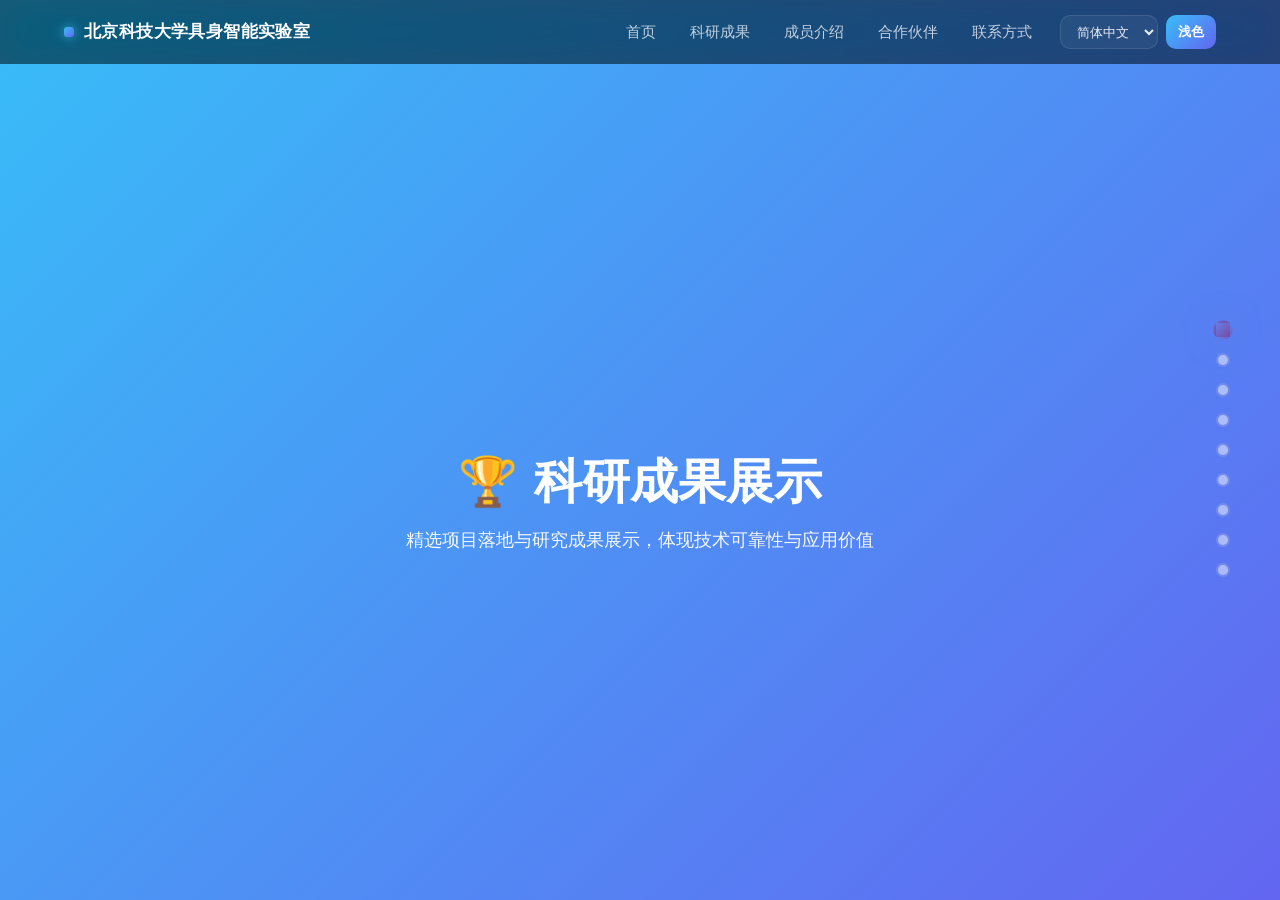
==== commit fe611ca7: "网站全面重构：图片转WebP压缩95%、全新深空玻璃视觉、移动端适配与代码清理 - 82张图片全部转WebP（112MB→5.4MB），同步更新全部引用 - 重写styles.css设计系统：深色玻璃" ====
--- a/cases.html
+++ b/cases.html
@@ -230,24 +230,24 @@
           <div style="display: grid; grid-template-columns: repeat(3, 1fr); gap: 20px; margin-bottom: 20px;">
             <!-- 检测系统 -->
             <div class="reveal" style="text-align: center;">
-              <div style="border-radius: 12px; overflow: hidden; box-shadow: 0 8px 24px rgba(59,130,246,0.2); cursor: pointer;" onclick="openImageModal('pictures/1.png', '检测系统')">
-                <img src="pictures/1.png" alt="粗糙度检测系统设备" loading="lazy" style="width: 100%; height: 220px; object-fit: cover; transition: transform 0.3s; background: #f0f0f0;" onmouseover="this.style.transform='scale(1.05)'" onmouseout="this.style.transform='scale(1)'">
+              <div style="border-radius: 12px; overflow: hidden; box-shadow: 0 8px 24px rgba(59,130,246,0.2); cursor: pointer;" onclick="openImageModal('pictures/1.webp', '检测系统')">
+                <img src="pictures/1.webp" alt="粗糙度检测系统设备" loading="lazy" style="width: 100%; height: 220px; object-fit: cover; transition: transform 0.3s; background: #f0f0f0;" onmouseover="this.style.transform='scale(1.05)'" onmouseout="this.style.transform='scale(1)'">
               </div>
               <p style="text-align: center; color: #60a5fa; margin-top: 8px; font-size: 16px; font-weight: 600;">检测系统</p>
             </div>
             
             <!-- 网络架构 -->
             <div class="reveal" style="--d:.1s; text-align: center;">
-              <div style="border-radius: 12px; overflow: hidden; box-shadow: 0 8px 24px rgba(59,130,246,0.2); background: white; padding: 10px; cursor: pointer;" onclick="openImageModal('pictures/3.png', '网络架构')">
-                <img src="pictures/3.png" alt="FE-Trans-Net架构" loading="lazy" style="width: 100%; height: 200px; object-fit: contain; transition: transform 0.3s; background: #f0f0f0;" onmouseover="this.style.transform='scale(1.05)'" onmouseout="this.style.transform='scale(1)'">
+              <div style="border-radius: 12px; overflow: hidden; box-shadow: 0 8px 24px rgba(59,130,246,0.2); background: white; padding: 10px; cursor: pointer;" onclick="openImageModal('pictures/3.webp', '网络架构')">
+                <img src="pictures/3.webp" alt="FE-Trans-Net架构" loading="lazy" style="width: 100%; height: 200px; object-fit: contain; transition: transform 0.3s; background: #f0f0f0;" onmouseover="this.style.transform='scale(1.05)'" onmouseout="this.style.transform='scale(1)'">
               </div>
               <p style="text-align: center; color: #60a5fa; margin-top: 8px; font-size: 16px; font-weight: 600;">网络架构</p>
             </div>
 
             <!-- 特征融合 -->
             <div class="reveal" style="--d:.15s; text-align: center;">
-              <div style="border-radius: 12px; overflow: hidden; box-shadow: 0 8px 24px rgba(59,130,246,0.2); cursor: pointer;" onclick="openImageModal('pictures/2.png', '特征融合')">
-                <img src="pictures/2.png" alt="粗糙度特征融合" loading="lazy" style="width: 100%; height: 220px; object-fit: cover; transition: transform 0.3s; background: #f0f0f0;" onmouseover="this.style.transform='scale(1.05)'" onmouseout="this.style.transform='scale(1)'">
+              <div style="border-radius: 12px; overflow: hidden; box-shadow: 0 8px 24px rgba(59,130,246,0.2); cursor: pointer;" onclick="openImageModal('pictures/2.webp', '特征融合')">
+                <img src="pictures/2.webp" alt="粗糙度特征融合" loading="lazy" style="width: 100%; height: 220px; object-fit: cover; transition: transform 0.3s; background: #f0f0f0;" onmouseover="this.style.transform='scale(1.05)'" onmouseout="this.style.transform='scale(1)'">
               </div>
               <p style="text-align: center; color: #60a5fa; margin-top: 8px; font-size: 16px; font-weight: 600;">特征融合</p>
             </div>
@@ -292,16 +292,16 @@
         </div>
         
         <div style="display: grid; grid-template-columns: 1fr 1fr 1fr; gap: 20px; align-items: center; margin-bottom: 20px; max-width: 1200px; margin-left: auto; margin-right: auto;">
-          <div class="reveal" style="cursor: pointer;" onclick="openImageModal('pictures/5.png', 'AI模型')">
-            <img src="pictures/5.png" alt="缺陷检测AI架构" loading="lazy" style="width: 100%; max-width: 350px; display: block; margin: 0 auto; border-radius: 16px; box-shadow: 0 15px 40px rgba(124,58,237,0.25); transition: transform 0.3s; background: #f0f0f0;" onmouseover="this.style.transform='scale(1.05)'" onmouseout="this.style.transform='scale(1)'">
+          <div class="reveal" style="cursor: pointer;" onclick="openImageModal('pictures/5.webp', 'AI模型')">
+            <img src="pictures/5.webp" alt="缺陷检测AI架构" loading="lazy" style="width: 100%; max-width: 350px; display: block; margin: 0 auto; border-radius: 16px; box-shadow: 0 15px 40px rgba(124,58,237,0.25); transition: transform 0.3s; background: #f0f0f0;" onmouseover="this.style.transform='scale(1.05)'" onmouseout="this.style.transform='scale(1)'">
             <p style="text-align: center; color: #a78bfa; margin-top: 6px; font-size: 18px;">AI模型</p>
           </div>
-          <div class="reveal" style="--d:.1s; cursor: pointer;" onclick="openImageModal('pictures/6.png', '检测结果1')">
-            <img src="pictures/6.png" alt="缺陷检测结果1" loading="lazy" style="width: 100%; max-width: 350px; display: block; margin: 0 auto; border-radius: 16px; box-shadow: 0 15px 40px rgba(124,58,237,0.25); transition: transform 0.3s; background: #f0f0f0;" onmouseover="this.style.transform='scale(1.05)'" onmouseout="this.style.transform='scale(1)'">
+          <div class="reveal" style="--d:.1s; cursor: pointer;" onclick="openImageModal('pictures/6.webp', '检测结果1')">
+            <img src="pictures/6.webp" alt="缺陷检测结果1" loading="lazy" style="width: 100%; max-width: 350px; display: block; margin: 0 auto; border-radius: 16px; box-shadow: 0 15px 40px rgba(124,58,237,0.25); transition: transform 0.3s; background: #f0f0f0;" onmouseover="this.style.transform='scale(1.05)'" onmouseout="this.style.transform='scale(1)'">
             <p style="text-align: center; color: #a78bfa; margin-top: 6px; font-size: 18px;">检测结果1</p>
           </div>
-          <div class="reveal" style="--d:.15s; cursor: pointer;" onclick="openImageModal('pictures/7.png', '检测结果2')">
-            <img src="pictures/7.png" alt="缺陷检测结果2" loading="lazy" style="width: 100%; max-width: 350px; display: block; margin: 0 auto; border-radius: 16px; box-shadow: 0 15px 40px rgba(124,58,237,0.25); transition: transform 0.3s; background: #f0f0f0;" onmouseover="this.style.transform='scale(1.05)'" onmouseout="this.style.transform='scale(1)'">
+          <div class="reveal" style="--d:.15s; cursor: pointer;" onclick="openImageModal('pictures/7.webp', '检测结果2')">
+            <img src="pictures/7.webp" alt="缺陷检测结果2" loading="lazy" style="width: 100%; max-width: 350px; display: block; margin: 0 auto; border-radius: 16px; box-shadow: 0 15px 40px rgba(124,58,237,0.25); transition: transform 0.3s; background: #f0f0f0;" onmouseover="this.style.transform='scale(1.05)'" onmouseout="this.style.transform='scale(1)'">
             <p style="text-align: center; color: #a78bfa; margin-top: 6px; font-size: 18px;">检测结果2</p>
           </div>
         </div>
@@ -356,12 +356,12 @@
         </div>
         
         <div style="display: grid; grid-template-columns: 1fr 1fr; gap: 30px; align-items: center; margin-bottom: 20px; max-width: 1000px; margin-left: auto; margin-right: auto;">
-          <div class="reveal" style="cursor: pointer;" onclick="openImageModal('pictures/8.png', '分拣系统')">
-            <img src="pictures/8.png" alt="智能分拣系统设备" style="width: 60%; max-width: 270px; display: block; margin: 0 auto; border-radius: 16px; box-shadow: 0 15px 40px rgba(5,150,105,0.25); transition: transform 0.3s;" onmouseover="this.style.transform='scale(1.05)'" onmouseout="this.style.transform='scale(1)'">
+          <div class="reveal" style="cursor: pointer;" onclick="openImageModal('pictures/8.webp', '分拣系统')">
+            <img src="pictures/8.webp" alt="智能分拣系统设备" style="width: 60%; max-width: 270px; display: block; margin: 0 auto; border-radius: 16px; box-shadow: 0 15px 40px rgba(5,150,105,0.25); transition: transform 0.3s;" onmouseover="this.style.transform='scale(1.05)'" onmouseout="this.style.transform='scale(1)'">
             <p style="text-align: center; color: #059669; margin-top: 8px; font-size: 16px;">分拣系统</p>
           </div>
-          <div class="reveal" style="--d:.1s; cursor: pointer;" onclick="openImageModal('pictures/9.png', '检测算法')">
-            <img src="pictures/9.png" alt="HFE-Net架构" style="width: 100%; max-width: 450px; display: block; margin: 0 auto; border-radius: 16px; box-shadow: 0 15px 40px rgba(5,150,105,0.25); transition: transform 0.3s;" onmouseover="this.style.transform='scale(1.05)'" onmouseout="this.style.transform='scale(1)'">
+          <div class="reveal" style="--d:.1s; cursor: pointer;" onclick="openImageModal('pictures/9.webp', '检测算法')">
+            <img src="pictures/9.webp" alt="HFE-Net架构" style="width: 100%; max-width: 450px; display: block; margin: 0 auto; border-radius: 16px; box-shadow: 0 15px 40px rgba(5,150,105,0.25); transition: transform 0.3s;" onmouseover="this.style.transform='scale(1.05)'" onmouseout="this.style.transform='scale(1)'">
             <p style="text-align: center; color: #059669; margin-top: 8px; font-size: 16px;">检测算法</p>
           </div>
         </div>
@@ -408,8 +408,8 @@
         </div>
         
         <div style="display: grid; grid-template-columns: 1.3fr 1fr; gap: 40px; align-items: center; max-width: 1200px; margin: 0 auto;">
-          <div class="reveal" style="cursor: pointer;" onclick="openImageModal('pictures/10.png', '智能导航轮椅实景')">
-            <img src="pictures/10.png" alt="智能导航轮椅实景" style="width: 100%; max-width: 600px; display: block; margin: 0 auto; border-radius: 20px; box-shadow: 0 20px 60px rgba(59,130,246,0.3); transition: transform 0.3s;" onmouseover="this.style.transform='scale(1.02)'" onmouseout="this.style.transform='scale(1)'">
+          <div class="reveal" style="cursor: pointer;" onclick="openImageModal('pictures/10.webp', '智能导航轮椅实景')">
+            <img src="pictures/10.webp" alt="智能导航轮椅实景" style="width: 100%; max-width: 600px; display: block; margin: 0 auto; border-radius: 20px; box-shadow: 0 20px 60px rgba(59,130,246,0.3); transition: transform 0.3s;" onmouseover="this.style.transform='scale(1.02)'" onmouseout="this.style.transform='scale(1)'">
           </div>
           <div class="reveal" style="--d:.1s; background: white; padding: 30px; border-radius: 20px; box-shadow: 0 10px 40px rgba(59,130,246,0.15);">
             <h3 style="font-size: 22px; color: #1e40af; margin-bottom: 20px; font-weight: 700; text-align: center;">核心技术</h3>
@@ -457,20 +457,20 @@
         <div style="max-width: 500px; margin: 0 auto;">
           <!-- 图片区：底部对齐 -->
           <div style="display: grid; grid-template-columns: repeat(2, 1fr); gap: 16px; align-items: end;">
-            <div class="reveal" style="cursor: pointer;" onclick="openImageModal('pictures/磨粒1.png', '检测仪设备')">
-              <img src="pictures/磨粒1.png" alt="磨粒检测仪设备" loading="lazy" style="width: 100%; border-radius: 12px; box-shadow: 0 8px 24px rgba(245,158,11,0.2); transition: transform 0.3s; background: #f0f0f0;" onmouseover="this.style.transform='scale(1.05)'" onmouseout="this.style.transform='scale(1)'">
+            <div class="reveal" style="cursor: pointer;" onclick="openImageModal('pictures/磨粒1.webp', '检测仪设备')">
+              <img src="pictures/磨粒1.webp" alt="磨粒检测仪设备" loading="lazy" style="width: 100%; border-radius: 12px; box-shadow: 0 8px 24px rgba(245,158,11,0.2); transition: transform 0.3s; background: #f0f0f0;" onmouseover="this.style.transform='scale(1.05)'" onmouseout="this.style.transform='scale(1)'">
               <p style="text-align: center; color: #b45309; margin-top: 8px; font-size: 16px;">检测仪设备</p>
             </div>
-            <div class="reveal" style="--d:.1s; cursor: pointer;" onclick="openImageModal('pictures/磨粒2.png', '分析软件界面')">
-              <img src="pictures/磨粒2.png" alt="磨粒检测软件界面" loading="lazy" style="width: 100%; border-radius: 12px; box-shadow: 0 8px 24px rgba(245,158,11,0.2); transition: transform 0.3s; background: #f0f0f0;" onmouseover="this.style.transform='scale(1.05)'" onmouseout="this.style.transform='scale(1)'">
+            <div class="reveal" style="--d:.1s; cursor: pointer;" onclick="openImageModal('pictures/磨粒2.webp', '分析软件界面')">
+              <img src="pictures/磨粒2.webp" alt="磨粒检测软件界面" loading="lazy" style="width: 100%; border-radius: 12px; box-shadow: 0 8px 24px rgba(245,158,11,0.2); transition: transform 0.3s; background: #f0f0f0;" onmouseover="this.style.transform='scale(1.05)'" onmouseout="this.style.transform='scale(1)'">
               <p style="text-align: center; color: #b45309; margin-top: 8px; font-size: 16px;">分析软件界面</p>
             </div>
-            <div class="reveal" style="--d:.15s; cursor: pointer;" onclick="openImageModal('pictures/磨粒3.png', '算法架构')">
-              <img src="pictures/磨粒3.png" alt="检测算法架构" loading="lazy" style="width: 100%; border-radius: 12px; box-shadow: 0 8px 24px rgba(245,158,11,0.2); transition: transform 0.3s; background: #f0f0f0;" onmouseover="this.style.transform='scale(1.05)'" onmouseout="this.style.transform='scale(1)'">
+            <div class="reveal" style="--d:.15s; cursor: pointer;" onclick="openImageModal('pictures/磨粒3.webp', '算法架构')">
+              <img src="pictures/磨粒3.webp" alt="检测算法架构" loading="lazy" style="width: 100%; border-radius: 12px; box-shadow: 0 8px 24px rgba(245,158,11,0.2); transition: transform 0.3s; background: #f0f0f0;" onmouseover="this.style.transform='scale(1.05)'" onmouseout="this.style.transform='scale(1)'">
               <p style="text-align: center; color: #b45309; margin-top: 8px; font-size: 16px;">算法架构</p>
             </div>
-            <div class="reveal" style="--d:.2s; cursor: pointer;" onclick="openImageModal('pictures/磨粒5.png', '统计分析结果')">
-              <img src="pictures/磨粒5.png" alt="磨粒分析结果" loading="lazy" style="width: 100%; border-radius: 12px; box-shadow: 0 8px 24px rgba(245,158,11,0.2); transition: transform 0.3s; background: #f0f0f0;" onmouseover="this.style.transform='scale(1.05)'" onmouseout="this.style.transform='scale(1)'">
+            <div class="reveal" style="--d:.2s; cursor: pointer;" onclick="openImageModal('pictures/磨粒5.webp', '统计分析结果')">
+              <img src="pictures/磨粒5.webp" alt="磨粒分析结果" loading="lazy" style="width: 100%; border-radius: 12px; box-shadow: 0 8px 24px rgba(245,158,11,0.2); transition: transform 0.3s; background: #f0f0f0;" onmouseover="this.style.transform='scale(1.05)'" onmouseout="this.style.transform='scale(1)'">
               <p style="text-align: center; color: #b45309; margin-top: 8px; font-size: 16px;">统计分析结果</p>
             </div>
           </div>
@@ -492,8 +492,8 @@
         </div>
         
         <div style="display: grid; grid-template-columns: 1.3fr 1fr; gap: 40px; align-items: center; max-width: 1200px; margin: 0 auto;">
-          <div class="reveal" style="cursor: pointer; background: white; padding: 20px; border-radius: 24px; box-shadow: 0 20px 60px rgba(14,165,233,0.15);" onclick="openImageModal('pictures/轮式具身智能大脑.png', '轮式具身智能大脑')">
-            <img src="pictures/轮式具身智能大脑.png" alt="轮式具身智能大脑" style="width: 100%; max-width: 600px; display: block; margin: 0 auto; border-radius: 12px; transition: transform 0.3s;" onmouseover="this.style.transform='scale(1.02)'" onmouseout="this.style.transform='scale(1)'">
+          <div class="reveal" style="cursor: pointer; background: white; padding: 20px; border-radius: 24px; box-shadow: 0 20px 60px rgba(14,165,233,0.15);" onclick="openImageModal('pictures/轮式具身智能大脑.webp', '轮式具身智能大脑')">
+            <img src="pictures/轮式具身智能大脑.webp" alt="轮式具身智能大脑" style="width: 100%; max-width: 600px; display: block; margin: 0 auto; border-radius: 12px; transition: transform 0.3s;" onmouseover="this.style.transform='scale(1.02)'" onmouseout="this.style.transform='scale(1)'">
           </div>
           <div class="reveal" style="--d:.1s; background: white; padding: 30px; border-radius: 20px; box-shadow: 0 10px 40px rgba(14,165,233,0.15);">
             <h3 style="font-size: 22px; color: #0369a1; margin-bottom: 20px; font-weight: 700; text-align: center;">核心功能</h3>
@@ -553,12 +553,12 @@
           </div>
 
           <div style="background: white; padding: 24px; border-radius: 16px; box-shadow: 0 8px 30px rgba(168,85,247,0.12); display: grid; grid-template-columns: repeat(3, 1fr); gap: 12px; align-content: start;">
-            <img src="pictures/11.png" alt="专利证书" style="width: 100%; border-radius: 8px;">
-            <img src="pictures/12.png" alt="专利证书" style="width: 100%; border-radius: 8px;">
-            <img src="pictures/13.png" alt="专利证书" style="width: 100%; border-radius: 8px;">
-            <img src="pictures/14.png" alt="专利证书" style="width: 100%; border-radius: 8px;">
-            <img src="pictures/15.png" alt="专利证书" style="width: 100%; border-radius: 8px;">
-            <img src="pictures/16.png" alt="专利证书" style="width: 100%; border-radius: 8px;">
+            <img src="pictures/11.webp" alt="专利证书" style="width: 100%; border-radius: 8px;">
+            <img src="pictures/12.webp" alt="专利证书" style="width: 100%; border-radius: 8px;">
+            <img src="pictures/13.webp" alt="专利证书" style="width: 100%; border-radius: 8px;">
+            <img src="pictures/14.webp" alt="专利证书" style="width: 100%; border-radius: 8px;">
+            <img src="pictures/15.webp" alt="专利证书" style="width: 100%; border-radius: 8px;">
+            <img src="pictures/16.webp" alt="专利证书" style="width: 100%; border-radius: 8px;">
           </div>
         </div>
       </div>
--- a/styles.css
+++ b/styles.css
@@ -1,882 +1,592 @@
-/* 基础主题变量 */
+/* ============================================================
+   USTB 具身智能实验室 · 设计系统
+   Deep-Space Glass —— 深色玻璃拟态科技风
+   ============================================================ */
+
 :root{
-  --bg: #0b0f1a;
-  --surface: rgba(255,255,255,0.06);
-  --border: rgba(255,255,255,0.12);
-  --text: #e6e9ef;
-  --muted: #a9b0be;
-  --primary: #4aa3ff;
-  --primary-2: #7b60ff;
-  --gradient: linear-gradient(135deg, var(--primary), var(--primary-2));
-  --accent-a: #6bc7ff;
-  --accent-b: #9e7bff;
-  --accent-c: #46d3c6;
-  --viewport-scale: 1;
-  --viewport-x: 0px;
-  --viewport-y: -200px;
-  /* 固定字体大小变量 */
-  --base-font-size: 16px;
-}
-*{
-  box-sizing:border-box;
-  margin: 0;
-  padding: 0;
-  /* 全局强制字体大小锁定 */
-  -webkit-text-size-adjust: 100% !important;
-  -moz-text-size-adjust: 100% !important;
-  -ms-text-size-adjust: 100% !important;
-  text-size-adjust: 100% !important;
-}
+  /* 基础色板 */
+  --bg: #06090f;
+  --bg-2: #0a1020;
+  --panel: rgba(255,255,255,.045);
+  --panel-strong: rgba(255,255,255,.08);
+  --border: rgba(255,255,255,.10);
+  --border-strong: rgba(255,255,255,.18);
+  --text: #e9edf6;
+  --muted: #97a3b8;
+  --muted-2: #6b7890;
+
+  /* 主题强调色：青蓝主色 + 琥珀点缀 */
+  --accent: #38bdf8;
+  --accent-2: #22d3ee;
+  --accent-soft: rgba(56,189,248,.16);
+  --gold: #fbbf24;
+  --gold-soft: rgba(251,191,36,.14);
+  --green: #34d399;
+  --green-soft: rgba(52,211,153,.14);
+  --violet: #a78bfa;
+  --violet-soft: rgba(167,139,250,.14);
+
+  --gradient: linear-gradient(135deg, #38bdf8, #6366f1);
+  --gradient-text: linear-gradient(92deg, #7dd3fc 0%, #38bdf8 40%, #a5b4fc 100%);
+
+  /* 玻璃质感 */
+  --glass: rgba(13,18,30,.62);
+  --glass-blur: blur(18px) saturate(140%);
+  --radius: 18px;
+  --radius-lg: 24px;
+
+  /* 阴影 */
+  --shadow: 0 12px 34px rgba(2,6,16,.42);
+  --shadow-lift: 0 22px 54px rgba(2,6,16,.5);
+
+  /* 头部高度 */
+  --header-h: 64px;
+
+  --font-mono: "JetBrains Mono","SF Mono",ui-monospace,"Cascadia Code",Consolas,monospace;
+}
+
+/* ---------- 基础重置 ---------- */
+*,*::before,*::after{ box-sizing:border-box; margin:0; padding:0; }
+
 html{
   scroll-behavior:smooth;
-  font-size: 16px !important; /* 强制设置根字体大小，确保跨浏览器一致性 */
-  -webkit-text-size-adjust: 100% !important; /* 防止iOS Safari自动调整字体 */
-  -moz-text-size-adjust: 100% !important;
-  -ms-text-size-adjust: 100% !important;
-  text-size-adjust: 100% !important;
-  overflow-x: hidden; /* 防止水平滚动 */
-  /* 防止浏览器最小字体大小限制 */
-  -webkit-font-feature-settings: normal !important;
-  font-feature-settings: normal !important;
-  /* 强制禁用字体缩放 */
-  font-size-adjust: none !important;
-  -webkit-font-size-adjust: none !important;
-}
+  -webkit-text-size-adjust:100%;
+  text-size-adjust:100%;
+}
+
 body{
-  margin:0 !important; 
-  padding: 0 !important;
-  font-family: system-ui, -apple-system, Segoe UI, Roboto, "Microsoft YaHei", sans-serif !important;
-  font-size: 16px !important; /* 使用固定单位，确保完全一致 */
-  line-height: 1.5 !important;
-  color:var(--text); 
-  background:radial-gradient(1200px 600px at 10% -10%, #172032 0, #0b0f1a 40%), var(--bg);
-  -webkit-font-smoothing: antialiased; /* 字体平滑渲染 */
-  -moz-osx-font-smoothing: grayscale;
-  overflow-x: hidden; /* 防止水平滚动 */
-  width: 100%;
-  position: relative;
-  /* 确保布局固定，防止浏览器自动调整 */
-  min-height: 100vh;
-  display: block;
-  /* 强制禁用字体缩放和调整 */
-  font-size-adjust: none !important;
-  -webkit-font-size-adjust: none !important;
-  text-size-adjust: 100% !important;
-  -webkit-text-size-adjust: 100% !important;
-  -moz-text-size-adjust: 100% !important;
-  -ms-text-size-adjust: 100% !important;
-}
-
-/* 确保所有元素使用固定定位，防止布局变化 */
-* {
-  -webkit-tap-highlight-color: transparent; /* 移除移动端点击高亮 */
-  /* 强制所有元素继承固定字体大小，防止浏览器自动调整 */
-  text-size-adjust: 100% !important;
-  -webkit-text-size-adjust: 100% !important;
-  -moz-text-size-adjust: 100% !important;
-  -ms-text-size-adjust: 100% !important;
-}
-
-/* 防止文本选择导致的布局变化 */
-img, svg {
-  -webkit-user-select: none;
-  -moz-user-select: none;
-  -ms-user-select: none;
-  user-select: none;
-  pointer-events: auto;
-}
-
-/* 强制所有文本元素使用固定字体大小 */
-p, span, div, h1, h2, h3, h4, h5, h6, a, li, td, th, label, input, textarea, select, button {
-  text-size-adjust: 100% !important;
-  -webkit-text-size-adjust: 100% !important;
-  -moz-text-size-adjust: 100% !important;
-  -ms-text-size-adjust: 100% !important;
-  /* 强制字体大小不被浏览器调整 */
-  font-size: inherit !important;
-}
-
-/* 锁定所有内联样式中的字体大小 */
-[style*="font-size"] {
-  text-size-adjust: 100% !important;
-  -webkit-text-size-adjust: 100% !important;
-  -moz-text-size-adjust: 100% !important;
-  -ms-text-size-adjust: 100% !important;
-}
-.container{max-width:none; width:100%; margin:0 auto; padding:0 24px}
-
-
-/* 头部 */
-.site-header{position:relative; width:100%; z-index:50; backdrop-filter:saturate(130%) blur(10px); background:var(--surface); border-bottom:1px solid var(--border); transition:all .25s ease}
-.site-header[data-shrink="true"]{background:rgba(15,18,26,0.7); box-shadow:0 6px 24px rgba(0,0,0,.25)}
-.site-header .container{display:flex; align-items:center; height:64px}
-.logo{color:#fff; text-decoration:none; font-weight:700; letter-spacing:.3px}
-.nav{margin-left:auto; position:relative; display:flex; align-items:center; gap:16px}
-.nav-toggle{display:none; width:36px; height:36px; border:1px solid var(--border); border-radius:8px; background:transparent; color:#fff}
-.nav-toggle span{display:block; width:18px; height:2px; background:#fff; margin:5px auto}
-.nav-list{list-style:none; display:flex; gap:24px; padding:0; margin:0; flex-wrap:nowrap}
-.nav-list a{color:#fff; text-decoration:none; padding:8px 10px; border-radius:8px; transition:background .2s}
-.nav-list a:hover{background:rgba(255,255,255,.08)}
-.has-sub{position:relative}
-.has-sub .sub{position:absolute; left:0; top:100%; background:#101623; border:1px solid var(--border); border-radius:12px; padding:10px; min-width:180px; display:none}
-.has-sub:hover .sub{display:block}
-.has-sub .sub a{display:block; padding:8px 10px}
-
-/* 英雄区 */
-.hero{position:relative; padding:110px 0 90px; overflow:hidden}
-.hero-content{position:relative}
-.hero h1{font-size:38px !important; line-height:1.2 !important; margin:0 0 12px}
-.hero p{max-width:760px; color:var(--muted)}
-.cta{margin-top:24px; display:flex; gap:12px}
-.btn{display:inline-block; padding:10px 16px; border-radius:10px; text-decoration:none; border:1px solid var(--border); color:#fff}
-.btn-primary{background:var(--gradient); border:none}
-.btn-ghost{background:transparent}
-
-/* 英雄装饰物 */
-.decor{position:absolute; filter:blur(30px); opacity:.6}
-.decor-a{width:240px; height:240px; left:-60px; top:-70px; background:radial-gradient(closest-side, var(--accent-a), transparent); animation:floatA 10s ease-in-out infinite}
-.decor-b{width:300px; height:300px; right:-80px; top:-60px; background:radial-gradient(closest-side, var(--accent-b), transparent); animation:floatB 14s ease-in-out infinite}
-.decor-c{width:180px; height:180px; left:40%; bottom:-40px; background:radial-gradient(closest-side, var(--accent-c), transparent); animation:floatC 12s ease-in-out infinite}
-@keyframes floatA{50%{transform:translateY(18px)}}
-@keyframes floatB{50%{transform:translate(-14px, 10px)}}
-@keyframes floatC{50%{transform:translateY(-12px)}}
-
-/* 英雄区轮播：占满空白区域 */
-.hero .hero-gallery{margin-top:28px}
-.hero .slide-media{height:clamp(360px, 52vw, 560px)}
-
-/* 英雄区：改为简洁背景，隐藏旧装饰 */
-.hero-plain{background:linear-gradient(180deg, rgba(255,255,255,.04), transparent)}
-.hero-plain .decor{display:none}
-
-/* 通用区块 */
-.section{padding:70px 0}
-.section.alt{background:linear-gradient(180deg, rgba(255,255,255,.03), transparent)}
-.section-title{font-size:26px !important; margin:0 0 24px}
-
-/* 特征卡片 */
-.grid{display:grid; grid-template-columns:repeat(4,1fr); gap:18px}
-.card{background:#111828; border:1px solid var(--border); padding:16px; border-radius:14px; transition:transform .25s, box-shadow .25s}
-.card:hover{transform:translateY(-4px); box-shadow:0 12px 24px rgba(0,0,0,.25)}
-.card-media{height:120px; border-radius:10px; overflow:hidden}
-.card-media img{width:100%; height:100%; object-fit:cover; display:block}
-.slide-media img{width:100%; height:100%; object-fit:cover; display:block}
-.card-media.placeholder{height:120px; border-radius:10px; background:repeating-linear-gradient(45deg, rgba(255,255,255,.07) 0 16px, rgba(255,255,255,.05) 16px 32px), var(--surface); display:flex; align-items:center; justify-content:center; color:#c9d2e5}
-.card h3{margin:12px 0 6px; font-size:18px !important}
-.card p{margin:0; color:var(--muted)}
-
-/* 滑动画廊（统一为单图全宽轮播） */
-.section-head{display:flex; align-items:center; justify-content:space-between}
-.slider-controls{display:flex; gap:10px}
-.slider-btn{width:36px; height:36px; border-radius:8px; background:var(--surface); color:#fff; border:1px solid var(--border)}
-.slider-btn[disabled]{opacity:.45; pointer-events:none; filter:grayscale(1)}
-.slider{display:flex; gap:0; overflow-x:auto; scroll-snap-type:x mandatory; padding-bottom:0; -ms-overflow-style:none; scrollbar-width:none}
-.slider::-webkit-scrollbar{display:none}
-.slide-card{flex:0 0 100%; min-width:100%; background:transparent; border:none; border-radius:0; padding:0; scroll-snap-align:start}
-.slide-media{height:clamp(320px, 52vw, 560px)}
-.slide-media.placeholder{height:clamp(320px, 52vw, 560px); border-radius:0; background:conic-gradient(from 0deg,#1d2536,#172032,#1d2536); display:flex; align-items:center; justify-content:center; color:#c9d2e5}
-.slide-card h3{margin:12px 0 6px; padding:0 16px}
-.slide-card p{margin:0; color:var(--muted); padding:0 16px 16px}
-
-/* 覆盖式左右控制按钮（居中叠加在图片两侧） */
-.slider-wrap{position:relative}
-.slider-controls.overlay{position:absolute; inset:0; pointer-events:none}
-.slider-controls.overlay .slider-btn{position:absolute; top:50%; transform:translateY(-50%); pointer-events:auto; border-radius:50%; width:42px; height:42px; box-shadow:0 8px 18px rgba(0,0,0,.28); background:#fff; color:var(--primary); border:none}
-.slider-controls.overlay #casePrev{left:14px}
-.slider-controls.overlay #caseNext{right:14px}
-
-/* ==== 统一主题配色系统 ==== */
-/* 主题色变量 - 蓝紫渐变 */
-.theme-huaqin{
-  --primary: #667eea;
-  --primary-2: #764ba2;
-  --primary-light: #818cf8;
-  --primary-dark: #4f46e5;
-  --gradient: linear-gradient(135deg, #667eea, #764ba2);
-  --gradient-light: linear-gradient(135deg, #818cf8, #a78bfa);
-  --accent-blue: #3b82f6;
-  --accent-green: #10b981;
-  --accent-amber: #f59e0b;
-  --accent-purple: #a855f7;
-}
-.theme-huaqin .site-header{background:linear-gradient(180deg, rgba(32,41,62,.92), rgba(20,26,40,.75)); border-bottom:1px solid rgba(255,255,255,.15); backdrop-filter: blur(10px);}
-.theme-huaqin .nav-list a:hover{background:rgba(102,126,234,.25); border-radius: 8px;}
-.theme-huaqin .hero{background:linear-gradient(180deg, rgba(35,42,60,.18), rgba(20,26,40,.08))}
-.theme-huaqin .hero::before{content:""; position:absolute; left:-10%; right:-10%; top:-120px; height:300px; background:radial-gradient(120% 80% at 50% 100%, rgba(102,126,234,.45), transparent 70%); transform:skewY(-6deg)}
-.theme-huaqin .slider-btn{border-radius:50%; width:42px; height:42px; background:#fff; color:var(--primary); border:none; box-shadow:0 6px 18px rgba(0,0,0,.25)}
-.theme-huaqin .slider-controls{padding:0 18px}
-
-/* 成果案例页：提升整体字号与可读性 */
-.cases-page .hero h1{font-size:48px !important; line-height:1.25 !important}
-.cases-page .hero p{font-size:18px !important; line-height:1.8 !important}
-.cases-page h2{font-size:34px !important; line-height:1.4 !important}
-.cases-page h3{font-size:20px !important}
-.cases-page h4{font-size:16px !important}
-.cases-page p{font-size:15px !important; line-height:1.8 !important}
-.cases-page .fp-tooltip{font-size:14px !important}
-
-/* 响应式补充 */
+  font-family:"PingFang SC","HarmonyOS Sans SC","Microsoft YaHei",system-ui,-apple-system,"Segoe UI",Roboto,sans-serif;
+  font-size:16px;
+  line-height:1.6;
+  color:var(--text);
+  background:
+    radial-gradient(1100px 520px at 85% -10%, rgba(56,189,248,.10), transparent 60%),
+    radial-gradient(900px 480px at -10% 30%, rgba(99,102,241,.08), transparent 55%),
+    linear-gradient(180deg, var(--bg-2), var(--bg) 480px);
+  background-attachment:fixed;
+  -webkit-font-smoothing:antialiased;
+  overflow-x:hidden;
+  min-height:100vh;
+}
+
+img,svg{ max-width:100%; display:block; }
+img{ background:rgba(255,255,255,.03); }
+a{ color:inherit; }
+button{ font-family:inherit; }
+::selection{ background:rgba(56,189,248,.32); }
+
+:focus-visible{ outline:2px solid var(--accent); outline-offset:2px; border-radius:6px; }
+
+/* 细滚动条 */
+::-webkit-scrollbar{ width:10px; height:10px; }
+::-webkit-scrollbar-thumb{ background:rgba(148,163,184,.28); border-radius:8px; border:2px solid transparent; background-clip:content-box; }
+::-webkit-scrollbar-thumb:hover{ background:rgba(148,163,184,.45); border:2px solid transparent; background-clip:content-box; }
+::-webkit-scrollbar-track{ background:transparent; }
+
+.mono{ font-family:var(--font-mono); letter-spacing:.06em; }
+.muted{ color:var(--muted); }
+
+.container{ max-width:1200px; width:100%; margin:0 auto; padding:0 24px; }
+
+/* 背景光斑（全站氛围） */
+.aurora{ position:fixed; inset:0; z-index:-1; pointer-events:none; overflow:hidden; }
+.aurora i{ position:absolute; border-radius:50%; filter:blur(90px); opacity:.5; }
+.aurora i:nth-child(1){ width:520px; height:520px; left:-140px; top:-120px; background:radial-gradient(closest-side, rgba(34,211,238,.28), transparent); animation:drift-a 22s ease-in-out infinite alternate; }
+.aurora i:nth-child(2){ width:620px; height:620px; right:-180px; top:22%; background:radial-gradient(closest-side, rgba(99,102,241,.22), transparent); animation:drift-b 26s ease-in-out infinite alternate; }
+.aurora i:nth-child(3){ width:460px; height:460px; left:30%; bottom:-160px; background:radial-gradient(closest-side, rgba(251,191,36,.12), transparent); animation:drift-a 30s ease-in-out infinite alternate-reverse; }
+@keyframes drift-a{ to{ transform:translate(60px,40px) scale(1.08); } }
+@keyframes drift-b{ to{ transform:translate(-50px,-36px) scale(1.06); } }
+
+/* 噪点纹理 */
+.grain::after{
+  content:""; position:fixed; inset:0; z-index:60; pointer-events:none; opacity:.05;
+  background-image:url("data:image/svg+xml,%3Csvg xmlns='http://www.w3.org/2000/svg' width='160' height='160'%3E%3Cfilter id='n'%3E%3CfeTurbulence type='fractalNoise' baseFrequency='0.9' numOctaves='2'/%3E%3C/filter%3E%3Crect width='100%25' height='100%25' filter='url(%23n)'/%3E%3C/svg%3E");
+}
+
+/* ============================================================
+   头部导航
+   ============================================================ */
+.site-header{
+  position:fixed; top:0; left:0; right:0; z-index:100;
+  height:var(--header-h);
+  background:rgba(6,9,15,.55);
+  backdrop-filter:var(--glass-blur);
+  -webkit-backdrop-filter:var(--glass-blur);
+  border-bottom:1px solid transparent;
+  transition:background .3s ease, border-color .3s ease, box-shadow .3s ease;
+}
+.site-header[data-shrink="true"]{
+  background:rgba(6,9,15,.82);
+  border-bottom-color:var(--border);
+  box-shadow:0 10px 30px rgba(2,6,16,.35);
+}
+.site-header .container{ display:flex; align-items:center; height:var(--header-h); }
+
+.logo{
+  color:#fff; text-decoration:none; font-weight:800; font-size:17px; letter-spacing:.4px;
+  display:inline-flex; align-items:center; gap:10px; white-space:nowrap;
+}
+.logo::before{
+  content:""; width:10px; height:10px; border-radius:3px; flex:none;
+  background:var(--gradient);
+  box-shadow:0 0 12px rgba(56,189,248,.8);
+}
+
+.nav{ margin-left:auto; display:flex; align-items:center; gap:14px; position:relative; }
+.nav-list{ list-style:none; display:flex; gap:6px; }
+.nav-list a{
+  color:rgba(233,237,246,.82); text-decoration:none; font-size:14.5px; font-weight:500;
+  padding:8px 14px; border-radius:10px; transition:color .2s, background .2s;
+}
+.nav-list a:hover{ color:#fff; background:rgba(255,255,255,.07); }
+.nav-list a.active{ color:#fff; background:var(--accent-soft); }
+
+.nav-toggle{ display:none; width:38px; height:38px; border:1px solid var(--border); border-radius:10px; background:transparent; cursor:pointer; }
+.nav-toggle span{ display:block; width:16px; height:2px; background:#fff; margin:4px auto; border-radius:2px; transition:transform .25s, opacity .25s; }
+.nav[data-open="true"] .nav-toggle span:nth-child(1){ transform:translateY(6px) rotate(45deg); }
+.nav[data-open="true"] .nav-toggle span:nth-child(2){ opacity:0; }
+.nav[data-open="true"] .nav-toggle span:nth-child(3){ transform:translateY(-6px) rotate(-45deg); }
+
+.has-sub{ position:relative; }
+.has-sub .sub{
+  position:absolute; left:0; top:calc(100% + 8px); min-width:200px;
+  background:var(--glass); backdrop-filter:var(--glass-blur); -webkit-backdrop-filter:var(--glass-blur);
+  border:1px solid var(--border); border-radius:14px; padding:8px; display:none; box-shadow:var(--shadow);
+}
+.has-sub:hover .sub{ display:block; }
+.has-sub .sub a{ display:block; padding:9px 12px; border-radius:9px; color:var(--text); text-decoration:none; font-size:14px; }
+.has-sub .sub a:hover{ background:rgba(255,255,255,.07); }
+
+.tools{ display:flex; gap:8px; align-items:center; }
+.tools select,.tools button{
+  height:34px; padding:0 12px; border-radius:10px; cursor:pointer;
+  border:1px solid var(--border); background:rgba(255,255,255,.05); color:var(--text); font-size:13px;
+  transition:border-color .2s, background .2s;
+}
+.tools select:hover,.tools button:hover{ border-color:var(--border-strong); background:rgba(255,255,255,.09); }
+.tools button{ background:var(--gradient); border:none; color:#fff; font-weight:600; }
+.tools select option{ background:#0d1322; color:var(--text); }
+
+/* ============================================================
+   通用区块
+   ============================================================ */
+.section{ padding:88px 0; position:relative; }
+.section.alt{ background:linear-gradient(180deg, rgba(255,255,255,.025), transparent); }
+
+.section-title{
+  font-size:clamp(26px, 3.4vw, 38px); font-weight:800; letter-spacing:.5px; margin:0 0 18px;
+  background:var(--gradient-text); -webkit-background-clip:text; background-clip:text; color:transparent;
+}
+.section-sub{ color:var(--muted); font-size:15.5px; max-width:760px; margin:0 auto; line-height:1.9; }
+
+.eyebrow{
+  display:inline-flex; align-items:center; gap:8px;
+  font-family:var(--font-mono); font-size:12px; letter-spacing:.22em; text-transform:uppercase;
+  color:var(--accent-2); padding:7px 16px; border-radius:999px;
+  background:var(--accent-soft); border:1px solid rgba(56,189,248,.25);
+}
+.eyebrow::before{ content:""; width:6px; height:6px; border-radius:50%; background:var(--accent-2); box-shadow:0 0 10px var(--accent-2); animation:blink 2.4s ease-in-out infinite; }
+@keyframes blink{ 50%{ opacity:.35; } }
+
+.section-head{ display:flex; align-items:center; justify-content:space-between; gap:16px; flex-wrap:wrap; }
+
+/* 玻璃卡片 */
+.card{
+  background:var(--panel);
+  border:1px solid var(--border);
+  border-radius:var(--radius);
+  padding:22px;
+  position:relative;
+  transition:transform .3s ease, box-shadow .3s ease, border-color .3s ease, background .3s ease;
+}
+.card::before{
+  content:""; position:absolute; inset:0 0 auto 0; height:1px;
+  background:linear-gradient(90deg, transparent, rgba(255,255,255,.28), transparent);
+  opacity:.6; pointer-events:none;
+}
+.card:hover{ transform:translateY(-5px); border-color:var(--border-strong); box-shadow:var(--shadow-lift); background:var(--panel-strong); }
+.card h3{ font-size:18px; margin:12px 0 8px; font-weight:700; }
+.card p{ color:var(--muted); font-size:14.5px; line-height:1.75; }
+.card-media{ border-radius:12px; overflow:hidden; }
+.card-media img{ width:100%; height:100%; object-fit:cover; }
+
+.grid{ display:grid; grid-template-columns:repeat(4,1fr); gap:18px; }
+.grid.cols-3{ grid-template-columns:repeat(3,1fr); }
+.grid.cols-2{ grid-template-columns:repeat(2,1fr); }
+
+/* 按钮 */
+.btn{
+  display:inline-flex; align-items:center; gap:8px;
+  padding:12px 24px; border-radius:999px; text-decoration:none; font-size:15px; font-weight:600;
+  border:1px solid var(--border-strong); color:var(--text); background:rgba(255,255,255,.04);
+  transition:transform .25s ease, box-shadow .25s ease, background .25s ease, border-color .25s ease;
+  cursor:pointer;
+}
+.btn:hover{ transform:translateY(-2px); background:rgba(255,255,255,.09); }
+.btn-primary{
+  background:var(--gradient); border:none; color:#fff;
+  box-shadow:0 10px 26px rgba(56,189,248,.28);
+}
+.btn-primary:hover{ background:var(--gradient); box-shadow:0 14px 34px rgba(56,189,248,.4); }
+.btn-ghost{ background:transparent; }
+
+/* 滚动揭示 */
+.reveal{ opacity:0; transform:translateY(26px); transition:opacity .7s ease, transform .7s cubic-bezier(.2,.7,.2,1); transition-delay:var(--d, 0s); }
+.reveal-show{ opacity:1; transform:none; }
+
+/* ============================================================
+   全屏滚动首页（index）
+   ============================================================ */
+.fp-page{ height:100vh; overflow-y:auto; scroll-snap-type:y proximity; scroll-padding-top:var(--header-h); }
+.fp-page::-webkit-scrollbar{ width:0; height:0; }
+
+.fp-section{
+  position:relative; min-height:100vh;
+  scroll-snap-align:start;
+  display:flex; align-items:center; justify-content:center;
+  padding:calc(var(--header-h) + 40px) 0 56px;
+}
+.fp-section .container{ width:100%; max-width:1240px; padding:0 28px; }
+
+.fp-overlay{ position:absolute; inset:0; pointer-events:none; }
+.fp-label{ position:relative; z-index:2; color:#fff; text-align:center; }
+.fp-label h2{ font-size:clamp(26px,3.2vw,42px); margin:0 0 8px; }
+.fp-label p{ margin:0; color:#dbe3f2; }
+
+/* 右侧导航点 */
+.fp-nav{ position:fixed; right:26px; top:50%; transform:translateY(-50%); z-index:90; }
+.fp-nav ul{ list-style:none; display:flex; flex-direction:column; gap:14px; padding:0; margin:0; }
+.fp-nav li{ position:relative; }
+.fp-nav a{
+  display:block; width:9px; height:9px; border-radius:50%; cursor:pointer;
+  background:rgba(255,255,255,.28); border:1px solid rgba(255,255,255,.25);
+  transition:all .3s ease;
+}
+.fp-nav a:hover{ transform:scale(1.5); background:rgba(255,255,255,.6); }
+.fp-nav a.active{
+  background:var(--gradient); border-color:transparent; transform:scale(1.35);
+  box-shadow:0 0 12px rgba(56,189,248,.65);
+}
+.fp-nav .fp-tooltip{
+  position:absolute; right:26px; top:50%; transform:translateY(-50%);
+  background:var(--glass); backdrop-filter:var(--glass-blur); -webkit-backdrop-filter:var(--glass-blur);
+  border:1px solid var(--border); color:#fff;
+  padding:7px 14px; border-radius:9px; font-size:12.5px; font-weight:600; white-space:nowrap;
+  opacity:0; pointer-events:none; transition:opacity .25s, transform .25s;
+}
+.fp-nav li:hover .fp-tooltip{ opacity:1; transform:translateY(-50%) translateX(-5px); }
+
+/* Hero */
+.hero-fp{ background-size:cover; background-position:center; }
+.hero-fp .fp-overlay{
+  background:
+    radial-gradient(900px 480px at 50% 108%, rgba(34,211,238,.20), transparent 62%),
+    linear-gradient(180deg, rgba(6,9,15,.72) 0%, rgba(6,9,15,.38) 46%, rgba(6,9,15,.86) 100%);
+}
+.hero-kicker{
+  display:inline-flex; align-items:center; gap:10px;
+  font-family:var(--font-mono); font-size:12.5px; letter-spacing:.3em; text-transform:uppercase;
+  color:#a5f3fc; padding:8px 18px; border-radius:999px;
+  background:rgba(34,211,238,.10); border:1px solid rgba(34,211,238,.3); margin-bottom:26px;
+}
+.hero-kicker::before{ content:""; width:7px; height:7px; border-radius:50%; background:#22d3ee; box-shadow:0 0 12px #22d3ee; animation:blink 2.2s infinite; }
+
+.hero-title{
+  font-size:clamp(38px, 6vw, 72px); font-weight:900; line-height:1.12; letter-spacing:1px;
+  margin-bottom:20px; text-shadow:0 6px 30px rgba(2,6,16,.55);
+}
+.hero-title .grad{
+  background:var(--gradient-text); -webkit-background-clip:text; background-clip:text; color:transparent;
+}
+.hero-desc{
+  font-size:clamp(15px, 1.6vw, 19px); color:rgba(233,237,246,.86);
+  max-width:760px; margin:0 auto 36px; line-height:1.9;
+}
+.hero-cta{ display:flex; flex-wrap:wrap; justify-content:center; gap:14px; }
+.hero-cta .btn{ backdrop-filter:blur(10px); -webkit-backdrop-filter:blur(10px); }
+.hero-cta .btn-ghost{ border-color:rgba(255,255,255,.3); background:rgba(255,255,255,.06); color:#fff; }
+.hero-cta .btn-ghost:hover{ background:rgba(255,255,255,.14); }
+
+.hero-stats{ display:flex; flex-wrap:wrap; justify-content:center; gap:12px; margin-top:44px; }
+.hero-stats .stat{
+  min-width:150px; padding:14px 26px; text-align:center;
+  background:rgba(9,13,23,.5); backdrop-filter:blur(14px); -webkit-backdrop-filter:blur(14px);
+  border:1px solid var(--border); border-radius:16px;
+}
+.hero-stats .stat b{ display:block; font-size:26px; font-weight:800; font-family:var(--font-mono); background:var(--gradient-text); -webkit-background-clip:text; background-clip:text; color:transparent; }
+.hero-stats .stat span{ font-size:12.5px; color:var(--muted); letter-spacing:.08em; }
+
+.scroll-hint{
+  position:absolute; left:50%; bottom:26px; transform:translateX(-50%);
+  color:rgba(233,237,246,.55); font-size:12px; letter-spacing:.2em; text-transform:uppercase;
+  display:flex; flex-direction:column; align-items:center; gap:8px; z-index:2;
+}
+.scroll-hint::after{
+  content:""; width:1px; height:34px; background:linear-gradient(180deg, rgba(255,255,255,.6), transparent);
+  animation:hint-drop 1.8s ease-in-out infinite;
+}
+@keyframes hint-drop{ 0%{ transform:scaleY(0); transform-origin:top; } 55%{ transform:scaleY(1); transform-origin:top; } 100%{ transform:scaleY(0); transform-origin:bottom; } }
+
+/* 研究方向卡片 */
+.pillar-grid{ display:grid; grid-template-columns:repeat(3,1fr); gap:20px; margin-top:44px; }
+.pillar{ padding:28px 26px; }
+.pillar .p-ico{
+  width:52px; height:52px; border-radius:14px; display:flex; align-items:center; justify-content:center;
+  font-size:24px; margin-bottom:18px; border:1px solid var(--border);
+}
+.pillar h3{ margin:0 0 10px; font-size:19px; }
+.pillar p{ margin:0; }
+.pillar.cyan .p-ico{ background:var(--accent-soft); }
+.pillar.violet .p-ico{ background:var(--violet-soft); }
+.pillar.green .p-ico{ background:var(--green-soft); }
+.pillar.cyan:hover{ box-shadow:var(--shadow-lift), 0 0 0 1px rgba(56,189,248,.3); }
+.pillar.violet:hover{ box-shadow:var(--shadow-lift), 0 0 0 1px rgba(167,139,250,.3); }
+.pillar.green:hover{ box-shadow:var(--shadow-lift), 0 0 0 1px rgba(52,211,153,.3); }
+
+/* 科研成果卡片 */
+.case-grid{ display:grid; grid-template-columns:repeat(3,1fr); gap:18px; margin-top:40px; }
+.case-card{
+  display:flex; flex-direction:column; text-decoration:none; padding:24px;
+  background:var(--panel); border:1px solid var(--border); border-radius:var(--radius);
+  transition:transform .3s ease, box-shadow .3s ease, border-color .3s ease, background .3s ease;
+}
+.case-card:hover{ transform:translateY(-5px); background:var(--panel-strong); box-shadow:var(--shadow-lift); }
+.case-card .case-tag{
+  align-self:flex-start; font-size:12px; font-weight:700; letter-spacing:.08em;
+  padding:5px 14px; border-radius:999px; margin-bottom:16px; color:#fff;
+}
+.case-card.t-blue .case-tag{ background:linear-gradient(135deg,#38bdf8,#2563eb); }
+.case-card.t-violet .case-tag{ background:linear-gradient(135deg,#a78bfa,#7c3aed); }
+.case-card.t-green .case-tag{ background:linear-gradient(135deg,#34d399,#059669); }
+.case-card.t-gold .case-tag{ background:linear-gradient(135deg,#fbbf24,#d97706); }
+.case-card.t-sky .case-tag{ background:linear-gradient(135deg,#22d3ee,#0284c7); }
+.case-card h3{ font-size:16.5px; line-height:1.5; color:var(--text); margin:0 0 10px; font-weight:700; }
+.case-card .case-desc{ color:var(--muted); font-size:13.5px; line-height:1.7; margin-bottom:14px; }
+.case-card .chips{ display:flex; flex-wrap:wrap; gap:7px; margin-bottom:16px; }
+.case-card .chips span{
+  font-size:12px; padding:5px 11px; border-radius:8px; font-weight:600;
+  background:rgba(255,255,255,.06); border:1px solid var(--border); color:#c6d0e2;
+}
+.case-card .case-more{
+  margin-top:auto; padding-top:14px; border-top:1px solid var(--border);
+  font-size:12.5px; color:var(--muted); line-height:1.7;
+}
+.case-card .case-more b{ color:#c6d0e2; font-weight:600; }
+.case-card .case-more ul{ margin:6px 0 0; padding-left:18px; }
+.case-card .case-more li{ margin-bottom:2px; }
+.case-card.t-blue:hover{ border-color:rgba(56,189,248,.4); }
+.case-card.t-violet:hover{ border-color:rgba(167,139,250,.4); }
+.case-card.t-green:hover{ border-color:rgba(52,211,153,.4); }
+.case-card.t-gold:hover{ border-color:rgba(251,191,36,.4); }
+.case-card.t-sky:hover{ border-color:rgba(34,211,238,.4); }
+
+/* 成员区 */
+.members-scroll{
+  display:flex; gap:18px; overflow-x:auto; padding:22px 4px 26px;
+  scroll-snap-type:x proximity; scroll-behavior:smooth;
+}
+.members-scroll::-webkit-scrollbar{ height:8px; }
+.m-card{
+  flex:0 0 262px; scroll-snap-align:start; padding:20px; text-align:center;
+  background:var(--panel); border:1px solid var(--border); border-radius:var(--radius-lg);
+  position:relative; cursor:default;
+  transition:transform .3s ease, box-shadow .3s ease, border-color .3s ease;
+}
+.m-card.clickable{ cursor:pointer; }
+.m-card:hover{ transform:translateY(-6px); box-shadow:var(--shadow-lift); }
+.m-card .m-badge{
+  position:absolute; top:14px; right:14px; z-index:2;
+  font-size:12px; font-weight:700; color:#fff; padding:5px 13px; border-radius:999px;
+  box-shadow:0 6px 16px rgba(2,6,16,.4);
+}
+.m-card.gold .m-badge{ background:linear-gradient(135deg,#f59e0b,#d97706); }
+.m-card.blue .m-badge{ background:linear-gradient(135deg,#38bdf8,#2563eb); }
+.m-card.green .m-badge{ background:linear-gradient(135deg,#34d399,#059669); }
+.m-card .m-photo{
+  width:100%; height:230px; border-radius:14px; overflow:hidden; margin-bottom:16px;
+  border:1px solid var(--border);
+}
+.m-card .m-photo img{ width:100%; height:100%; object-fit:cover; transition:transform .5s ease; }
+.m-card:hover .m-photo img{ transform:scale(1.045); }
+.m-card h3{ font-size:19px; font-weight:700; margin:2px 0 4px; }
+.m-card .m-role{ font-size:13px; color:var(--muted); }
+.m-card.gold{ border-color:rgba(251,191,36,.3); }
+.m-card.gold:hover{ border-color:rgba(251,191,36,.55); box-shadow:var(--shadow-lift), 0 0 34px rgba(251,191,36,.10); }
+.m-card.blue:hover{ border-color:rgba(56,189,248,.5); }
+.m-card.green:hover{ border-color:rgba(52,211,153,.5); }
+
+/* 合作伙伴 */
+.partner-card{
+  max-width:560px; margin:40px auto 0; padding:34px; display:flex; gap:26px; align-items:center; text-align:left;
+}
+.partner-card .partner-logo{ flex:0 0 168px; border-radius:14px; overflow:hidden; border:1px solid var(--border); }
+.partner-card .partner-logo img{ width:100%; height:auto; }
+.partner-card h3{ margin:0 0 8px; font-size:20px; }
+.partner-card p{ margin:0; }
+
+/* 联系区 */
+.contact-grid{ display:flex; flex-wrap:wrap; justify-content:center; gap:16px; margin:36px 0 40px; }
+.contact-item{
+  min-width:230px; padding:20px 28px; text-align:center;
+  background:var(--panel); backdrop-filter:blur(14px); -webkit-backdrop-filter:blur(14px);
+  border:1px solid var(--border); border-radius:var(--radius);
+  transition:border-color .3s, transform .3s;
+}
+.contact-item:hover{ border-color:var(--border-strong); transform:translateY(-3px); }
+.contact-item .c-label{ font-size:12.5px; letter-spacing:.14em; color:var(--muted); text-transform:uppercase; margin-bottom:8px; font-family:var(--font-mono); }
+.contact-item .c-value{ font-size:18px; font-weight:700; }
+
+/* 页脚 */
+.footer-section{ min-height:auto; padding:60px 0 46px; }
+.footer-section .container{ text-align:center; }
+.footer-actions{ margin-top:22px; display:flex; gap:12px; justify-content:center; align-items:center; flex-wrap:wrap; }
+.footer-btn{
+  display:inline-flex; align-items:center; gap:8px; padding:10px 20px; border-radius:999px;
+  background:var(--panel); color:var(--text); border:1px solid var(--border); text-decoration:none; font-size:14px;
+  transition:transform .2s ease, box-shadow .2s ease, background .2s ease, border-color .2s ease;
+}
+.footer-btn:hover{ transform:translateY(-2px); background:var(--gradient); border-color:transparent; color:#fff; box-shadow:0 10px 24px rgba(56,189,248,.25); }
+.footer-btn .icon{ font-size:16px; line-height:1; }
+
+/* ============================================================
+   子页面通用（hero / 横向滚动 / 轮播 / 表单）
+   ============================================================ */
+.hero{ position:relative; padding:150px 0 80px; overflow:hidden; }
+.hero-content{ position:relative; z-index:2; }
+.hero h1{ font-size:clamp(30px,4.4vw,48px); line-height:1.22; margin:0 0 14px; font-weight:800; }
+.hero p{ max-width:780px; color:var(--muted); font-size:16.5px; line-height:1.9; }
+.hero-plain{ background:linear-gradient(180deg, rgba(255,255,255,.035), transparent); }
+.cta{ margin-top:26px; display:flex; gap:12px; flex-wrap:wrap; }
+
+.decor{ position:absolute; filter:blur(34px); opacity:.55; border-radius:50%; pointer-events:none; }
+.decor-a{ width:280px; height:280px; left:-70px; top:-60px; background:radial-gradient(closest-side, rgba(34,211,238,.5), transparent); animation:drift-a 12s ease-in-out infinite alternate; }
+.decor-b{ width:340px; height:340px; right:-90px; top:-40px; background:radial-gradient(closest-side, rgba(99,102,241,.45), transparent); animation:drift-b 15s ease-in-out infinite alternate; }
+.decor-c{ width:220px; height:220px; left:42%; bottom:-50px; background:radial-gradient(closest-side, rgba(251,191,36,.3), transparent); animation:drift-a 13s ease-in-out infinite alternate-reverse; }
+
+.horizontal-scroll{ display:flex; gap:18px; overflow-x:auto; padding:10px 4px 22px; scroll-snap-type:x proximity; }
+.horizontal-scroll > *{ scroll-snap-align:start; flex-shrink:0; }
+
+/* 轮播（子页面） */
+.slider-wrap{ position:relative; }
+.slider{ display:flex; overflow-x:auto; scroll-snap-type:x mandatory; scrollbar-width:none; }
+.slider::-webkit-scrollbar{ display:none; }
+.slide-card{ flex:0 0 100%; min-width:100%; scroll-snap-align:start; }
+.slide-media{ height:clamp(320px, 52vw, 560px); border-radius:var(--radius); overflow:hidden; }
+.slide-media img{ width:100%; height:100%; object-fit:cover; }
+.slide-card h3{ margin:14px 0 6px; padding:0 4px; }
+.slide-card p{ margin:0; color:var(--muted); padding:0 4px 16px; }
+.slider-controls{ display:flex; gap:10px; }
+.slider-btn{
+  width:40px; height:40px; border-radius:50%; cursor:pointer;
+  background:var(--panel-strong); color:#fff; border:1px solid var(--border-strong);
+  transition:background .2s, transform .2s;
+}
+.slider-btn:hover{ background:var(--gradient); transform:translateY(-1px); }
+.slider-btn[disabled]{ opacity:.4; pointer-events:none; }
+.slider-controls.overlay{ position:absolute; inset:0; pointer-events:none; }
+.slider-controls.overlay .slider-btn{ position:absolute; top:50%; transform:translateY(-50%); pointer-events:auto; }
+.slider-controls.overlay .slider-btn:hover{ transform:translateY(-50%) scale(1.06); }
+.slider-controls.overlay .prev{ left:14px; }
+.slider-controls.overlay .next{ right:14px; }
+
+/* 表单（联系页） */
+.form-container{
+  max-width:640px; margin:0 auto; padding:34px;
+  background:var(--panel); border:1px solid var(--border); border-radius:var(--radius-lg);
+}
+.form-container input,.form-container textarea,.form-container select{
+  width:100%; padding:12px 16px; margin-bottom:14px; border-radius:12px;
+  background:rgba(255,255,255,.05); border:1px solid var(--border); color:var(--text); font-size:15px; font-family:inherit;
+}
+.form-container input:focus,.form-container textarea:focus{ outline:none; border-color:var(--accent); box-shadow:0 0 0 3px rgba(56,189,248,.15); }
+
+/* cases 页面字号规范 */
+.cases-page h2{ font-size:clamp(24px,3vw,34px); line-height:1.4; }
+.cases-page h3{ font-size:20px; }
+.cases-page h4{ font-size:16px; }
+.cases-page p{ font-size:15px; line-height:1.9; }
+
+/* 成员详情页兼容 */
+.profile-hero{ display:flex; gap:34px; align-items:center; flex-wrap:wrap; }
+.profile-hero img{ width:190px; height:190px; border-radius:50%; object-fit:cover; border:4px solid rgba(56,189,248,.4); box-shadow:0 0 44px rgba(56,189,248,.2); }
+
+/* ============================================================
+   主题兼容 & 浅色模式
+   ============================================================ */
+/* 旧主题类名，统一到默认深色风格 */
+.theme-huaqin .site-header{ background:rgba(6,9,15,.55); }
+
+html[data-theme="light"]{
+  --bg:#f4f7fc; --bg-2:#eef2f9;
+  --panel:rgba(255,255,255,.72); --panel-strong:rgba(255,255,255,.9);
+  --border:rgba(15,23,42,.10); --border-strong:rgba(15,23,42,.2);
+  --text:#0f172a; --muted:#475467; --muted-2:#66738a;
+  --glass:rgba(255,255,255,.8);
+  --shadow:0 12px 34px rgba(15,23,42,.10);
+  --shadow-lift:0 22px 54px rgba(15,23,42,.14);
+}
+html[data-theme="light"] body{
+  background:
+    radial-gradient(1100px 520px at 85% -10%, rgba(56,189,248,.14), transparent 60%),
+    radial-gradient(900px 480px at -10% 30%, rgba(99,102,241,.10), transparent 55%),
+    linear-gradient(180deg, var(--bg-2), var(--bg) 480px);
+  background-attachment:fixed;
+}
+html[data-theme="light"] .site-header{ background:rgba(255,255,255,.65); }
+html[data-theme="light"] .site-header[data-shrink="true"]{ background:rgba(255,255,255,.88); box-shadow:0 10px 30px rgba(15,23,42,.08); }
+html[data-theme="light"] .logo,
+html[data-theme="light"] .nav-list a{ color:#1e293b; }
+html[data-theme="light"] .nav-list a:hover{ background:rgba(15,23,42,.06); color:#0f172a; }
+html[data-theme="light"] .nav-toggle{ border-color:var(--border); }
+html[data-theme="light"] .nav-toggle span{ background:#0f172a; }
+html[data-theme="light"] .tools select,html[data-theme="light"] .tools button{ background:rgba(255,255,255,.8); color:#0f172a; }
+html[data-theme="light"] .tools button{ background:var(--gradient); color:#fff; }
+html[data-theme="light"] .hero-title{ text-shadow:none; }
+html[data-theme="light"] .fp-nav a{ background:rgba(15,23,42,.25); border-color:rgba(15,23,42,.2); }
+html[data-theme="light"] .case-card h3{ color:var(--text); }
+
+/* ============================================================
+   响应式
+   ============================================================ */
 @media (max-width:1024px){
-  .grid{grid-template-columns:repeat(2,1fr)}
-  .slide-card{min-width:80%}
-}
-@media (max-width:720px){
-  .nav-toggle{display:block}
-  .nav-list{position:absolute; right:0; top:56px; background:#101623; border:1px solid var(--border); border-radius:12px; padding:12px; display:none; flex-direction:column; gap:8px}
-  .nav[data-open="true"] .nav-list{display:flex}
-  .grid{grid-template-columns:1fr}
-  .slide-card{min-width:95%}
-}
-
-/* 全屏纵向滚动吸附 */
-.fullpage{position:relative; height:100vh; overflow-y:auto; scroll-snap-type:y mandatory; -ms-overflow-style:none; scrollbar-width:none}
-.fullpage::-webkit-scrollbar{display:none}
-.fp-section{position:relative; min-height:100vh; scroll-snap-align:start; background:#0b0f1a center/cover no-repeat; display:grid; place-items:center; padding-top:80px; box-sizing:border-box}
-.fp-overlay{position:absolute; inset:0; background:linear-gradient(180deg, rgba(0,0,0,.35), rgba(0,0,0,.25)); pointer-events:none}
-.fp-label{position:relative; z-index:2; color:#fff; text-align:center}
-.fp-label h2{font-size:clamp(26px,3.2vw,40px); margin:0 0 8px}
-.fp-label p{margin:0; color:#dbe3f2}
-.fp-dots{position:fixed; right:16px; top:50%; transform:translateY(-50%); display:flex; flex-direction:column; gap:10px; z-index:60}
-.fp-dot{width:10px; height:10px; border-radius:50%; border:1px solid rgba(255,255,255,.6); background:transparent; cursor:pointer}
-.fp-dot[aria-current="true"]{background:#fff}
-.fp-arrows{position:fixed; right:16px; bottom:20px; display:flex; gap:10px; z-index:60}
-.fp-arrow{width:36px; height:36px; border-radius:50%; background:#fff; color:#e53935; border:none; box-shadow:0 8px 18px rgba(0,0,0,.28); cursor:pointer}
-
-/* 与主题融合 */
-.theme-huaqin .fp-dot{border-color:rgba(255,255,255,.8)}
-.theme-huaqin .fp-dot[aria-current="true"]{background:linear-gradient(135deg,#e53935,#f57c00)}
-.theme-huaqin .fp-arrow{color:#e53935}
-/* 工具栏：语言与主题切换（改为与导航并排 + 快捷链接） */
-.tools{display:flex; gap:10px; margin-left:12px; position:static; flex-wrap:nowrap; white-space:nowrap}
-.tools select,.tools button{height:32px; border-radius:8px; border:1px solid var(--border); background:var(--surface); color:var(--text); padding:0 10px; cursor:pointer; display:inline-flex; align-items:center}
-.tools button{background:var(--gradient); color:#fff; border:none}
-.tools .quick-links{display:flex; align-items:center; gap:14px}
-.site-header .tools .tool-link{display:inline-flex; align-items:center; color:#fff; text-decoration:none; font-size:14px; padding:8px 10px; border-radius:8px; transition:background .2s ease, opacity .2s ease}
-.site-header .tools .tool-link:hover{background:rgba(255,255,255,0.12); opacity:1}
-
-/* 页脚动作按钮组 */
-.footer-actions{margin-top:24px; display:flex; gap:12px; justify-content:center; align-items:center; flex-wrap:wrap}
-.footer-btn{display:inline-flex; align-items:center; gap:8px; padding:10px 16px; border-radius:999px; background:var(--surface); color:var(--text); border:1px solid var(--border); text-decoration:none; transition:transform .2s ease, box-shadow .2s ease, background .2s ease, color .2s ease; backdrop-filter:blur(6px)}
-.footer-btn:hover{transform:translateY(-1px); background:var(--gradient); color:#fff; box-shadow:0 8px 20px rgba(0,0,0,.28)}
-.footer-btn:focus-visible{outline:none; box-shadow:0 0 0 3px rgba(102,126,234,.4)}
-.footer-btn .icon{font-size:18px; line-height:1}
-html[data-theme="light"] .footer-btn{background:#f9fafb; border-color:rgba(102,126,234,0.15); color:#1f2937}
-
-/* ==== 深色/浅色主题切换 ==== */
-/* 浅色模式 */
-html[data-theme="light"]{
-  --bg: #f8fafc;
-  --surface: rgba(255,255,255,0.95);
-  --border: rgba(102,126,234,0.15);
-  --text: #1f2937;
-  --text-2: #4b5563;
-  --muted: #6b7280;
-  --shadow: rgba(0,0,0,0.08);
-}
-html[data-theme="light"] body{
-  background:radial-gradient(900px 500px at 12% -10%, #ede9fe 0, #f8fafc 40%), #f8fafc;
-}
-html[data-theme="light"] .card, 
-html[data-theme="light"] .slide-card{
-  background:#fff;
-  box-shadow: 0 4px 20px var(--shadow);
-}
-html[data-theme="light"] .site-header{
-  background:rgba(255,255,255,0.95) !important;
-  border-bottom:1px solid var(--border) !important;
-  box-shadow: 0 2px 10px var(--shadow);
-}
-html[data-theme="light"] .nav-list a{
-  color: var(--text);
-}
-html[data-theme="light"] .nav-list a:hover{
-  background:rgba(102,126,234,0.1);
-  color: var(--primary);
-}
-html[data-theme="light"] .logo{
-  color: var(--primary) !important;
-}
-html[data-theme="light"] .footer{
-  background:#f0f3f9;
-}
-html[data-theme="light"] .hero{
-  background: linear-gradient(135deg, rgba(102,126,234,0.05) 0%, rgba(118,75,162,0.08) 100%) !important;
-}
-html[data-theme="light"] .reveal{
-  opacity: 1;
-}
-/* 与主题融合 */
-.theme-huaqin .fp-dot{border-color:rgba(255,255,255,.8)}
-.theme-huaqin .fp-dot[aria-current="true"]{background:var(--gradient)}
-.theme-huaqin .fp-arrow{color:var(--primary)}
-/* 成员横向滚动列表 */
-.members-scroll{display:flex; gap:16px; overflow-x:auto; padding-bottom:12px; scroll-snap-type:x proximity}
-.members-scroll .card{flex:0 0 220px; scroll-snap-align:start}
-.members-scroll::-webkit-scrollbar{height:8px}
-.members-scroll::-webkit-scrollbar-thumb{background:rgba(255,255,255,.25); border-radius:8px}
-/* ====== 智能轮椅产品页：纵向面板画廊 ====== */
-.panel-gallery {
-  display: flex;
-  gap: 0;
-  height: min(72vh, 720px);
-  border-radius: 16px;
-  overflow: hidden;
-  background: linear-gradient(90deg, rgba(59,130,246,0.08), rgba(124,58,237,0.08));
-  position: relative;
-}
-
-.panel-gallery .panel {
-  position: relative;
-  flex: 1 1 0; /* 平均分配并水平填满 */
-  min-width: 0;
-  max-width: none;
-  height: 100%;
-  cursor: pointer;
-  transition: flex .5s ease, transform .25s ease;
-  overflow: hidden;
-  /* 背景尺寸固定为容器高度的比例，避免展开时放大 */
-  background-size: auto 100%;
-  background-repeat: no-repeat;
-  background-position: center; /* 默认居中 */
-  transition: all .5s ease;
-}
-
-/* 隐藏img标签，改用背景图 */
-.panel-gallery .panel img {
-  opacity: 0;
-  position: absolute;
-  pointer-events: none;
-}
-
-/* 为每个panel设置背景图片的不同显示位置（横向五等分） */
-.panel-gallery .panel:nth-child(1) {
-  background-position: left center; /* 显示最左边 */
-}
-.panel-gallery .panel:nth-child(2) {
-  background-position: 25% center; /* 显示偏左区域 */
-}
-.panel-gallery .panel:nth-child(3) {
-  background-position: center center; /* 显示中心区域 */
-}
-.panel-gallery .panel:nth-child(4) {
-  background-position: 75% center; /* 显示偏右区域 */
-}
-.panel-gallery .panel:nth-child(5) {
-  background-position: right center; /* 显示最右边 */
-}
-
-/* 在展开模式下，其他面板收缩为 0，让选中面板填满 */
-.panel-gallery[data-mode="expanded"] .panel:not(.expanded) { 
-  flex: 0 0 0; 
-}
-
-.panel-gallery .panel:hover { 
-  transform: translateY(-3px); 
-}
-
-/* 展开时显示居中的完整图片，保持尺寸不变 */
-.panel-gallery .panel.expanded {
-  background-position: center center; /* 居中显示 */
-  background-size: auto 100%; /* 保持固定高度，不放大 */
-}
-.panel-gallery .panel h3 {
-  position: absolute;
-  left: 50%;
-  top: 50%;
-  transform: translate(-50%, -50%);
-  margin: 0;
-  color: #fff;
-  font-weight: 700;
-  font-size: 26px;
-  text-shadow: 0 4px 16px rgba(0,0,0,.8);
-  transition: opacity 0.3s ease;
-}
-
-/* 展开时隐藏标题 */
-.panel-gallery .panel.expanded h3 {
-  opacity: 0;
-  pointer-events: none;
-}
-.panel-gallery .panel.expanded {
-  flex: 1 1 100%;
-  z-index: 2;
-}
-.panel-gallery .panel.expanded img { filter: brightness(1); }
-.panel-gallery .panel .detail {
-  position: absolute;
-  inset: 0;
-  padding: 48px 60px;
-  display: flex;
-  flex-direction: column;
-  gap: 20px;
-  color: #fff;
-  background: linear-gradient(135deg, rgba(20,20,30,.55), rgba(40,40,50,.60));
-
-
-
-
-
-  
-  backdrop-filter: blur(4px);
-  opacity: 0;
-  pointer-events: none;
-  transition: opacity .35s ease;
-  overflow-y: auto;
-  align-items: center;
-  text-align: center;
-}
-.panel-gallery .panel .detail h3 {
-  font-size: 28px;
-  font-weight: 600;
-  margin-bottom: 8px;
-  line-height: 1.3;
-  text-shadow: 0 2px 8px rgba(0,0,0,0.6);
-}
-.panel-gallery .panel .detail p {
-  font-size: 17px;
-  line-height: 1.8;
-  margin: 0;
-  text-align: center;
-  opacity: 1;
-  max-width: 900px;
-  text-shadow: 0 1px 4px rgba(0,0,0,0.5);
-}
-.panel-gallery .panel .detail p strong {
-  font-size: 18px;
-  font-weight: 600;
-  color: #ffd700;
-  display: block;
-  margin-top: 16px;
-  margin-bottom: 8px;
-  text-shadow: 0 2px 6px rgba(0,0,0,0.6);
-}
-.panel-gallery .panel.expanded .detail {
-  opacity: 1;
-  pointer-events: auto;
-}
-.panel-gallery .panel .close {
-  position: absolute;
-  top: 16px;
-  right: 16px;
-  border: none;
-  background: rgba(255,255,255,.18);
-  color: #fff;
-  font-size: 22px;
-  width: 36px;
-  height: 36px;
-  border-radius: 8px;
-  cursor: pointer;
-}
-/* 全屏覆盖模式 */
-html.fullscreen-open, body.fullscreen-open { overflow: hidden; }
-.panel-gallery .panel.fullscreen {
-  position: fixed;
-  inset: 0;
-  width: 100vw;
-  height: 100vh;
-  z-index: 100;
-  border-radius: 0;
-  flex: none;
-}
-.panel-gallery .panel.fullscreen img {
-  position: absolute;
-  inset: 0;
-  width: 100%;
-  height: 100%;
-  object-fit: cover;
-  filter: brightness(.7);
-}
-.panel-gallery .panel.fullscreen .detail {
-  opacity: 1;
-  pointer-events: auto;
-  background: linear-gradient(135deg, rgba(20,20,30,.60), rgba(40,40,50,.65));
-  backdrop-filter: blur(5px);
-  display: grid;
-  grid-template-columns: 1fr;
-  align-content: start;
-}
-.panel-gallery .panel.fullscreen .detail h3 { margin-top: 8px; }
-.panel-gallery .panel.fullscreen .close { background: rgba(255,255,255,.25); }
-/* 详情里图片网格 */
-.detail .gallery-grid { display: grid; grid-template-columns: repeat(3, 1fr); gap: 14px; }
-.detail .gallery-grid img { width: 100%; aspect-ratio: 4/3; object-fit: cover; border-radius: 12px; display: block; }
-@media (max-width: 1024px) { .detail .gallery-grid { grid-template-columns: repeat(2, 1fr); } }
-@media (max-width: 768px) { .detail .gallery-grid { grid-template-columns: 1fr; } }
-
-/* ====== 滚动渐显动画 ====== */
-.reveal {
-  opacity: 0;
-  transform: translateY(40px);
-  transition: opacity 0.8s ease-out, transform 0.8s ease-out;
-}
-
-.reveal-show {
-  opacity: 1;
-  transform: translateY(0);
-}
-
-/* 支持自定义延迟 */
-.reveal[style*="--d"] {
-  transition-delay: var(--d, 0s);
-}
-
-/* 从左侧滑入 */
-.reveal.from-left {
-  transform: translateX(-60px) translateY(0);
-}
-
-.reveal.from-left.reveal-show {
-  transform: translateX(0) translateY(0);
-}
-
-/* 从右侧滑入 */
-.reveal.from-right {
-  transform: translateX(60px) translateY(0);
-}
-
-.reveal.from-right.reveal-show {
-  transform: translateX(0) translateY(0);
-}
-
-/* 放大效果 */
-.reveal.scale {
-  transform: scale(0.9);
-  opacity: 0;
-}
-
-.reveal.scale.reveal-show {
-  transform: scale(1);
-  opacity: 1;
-}
-
-@media (max-width: 1024px) {
-  .panel-gallery { height: min(64vh, 620px); }
-  .panel-gallery .panel { flex: 0 0 20%; }
-}
-@media (max-width: 768px) {
-  .panel-gallery { height: min(56vh, 560px); }
-  .panel-gallery .panel { flex: 0 0 50%; }
-}
-/* 悬停效果（取消缩放，仅保持过渡） */
-.panel-gallery { overflow: visible; }
-.panel-gallery .panel img { transition: transform .25s ease, filter .3s ease; }
-/* 不进行缩放，悬停时不改变图像 */
-/* 点击展开的方向动画 */
-@keyframes revealRight { from { clip-path: inset(0 100% 0 0); } to { clip-path: inset(0 0 0 0); } }
-@keyframes revealCenter { from { transform: scaleX(0); transform-origin: center; } to { transform: scaleX(1); } }
-.panel-gallery .panel.expanded[data-anim="right"] .detail { animation: revealRight .35s ease both; }
-.panel-gallery .panel.expanded[data-anim="center"] .detail { animation: revealCenter .35s ease both; }
-.panel-gallery .panel .detail {
-  position: absolute;
-  inset: 0;
-  padding: 48px 60px;
-  display: flex;
-  flex-direction: column;
-  gap: 20px;
-  color: #fff;
-  background: linear-gradient(135deg, rgba(20,20,30,.55), rgba(40,40,50,.60));
-  backdrop-filter: blur(4px);
-  opacity: 0;
-  pointer-events: none;
-  transition: opacity .35s ease;
-  overflow-y: auto;
-  align-items: center;
-  text-align: center;
-}
-.panel-gallery .panel .detail h3 {
-  font-size: 28px;
-  font-weight: 600;
-  margin-bottom: 8px;
-  line-height: 1.3;
-  text-shadow: 0 2px 8px rgba(0,0,0,0.6);
-}
-.panel-gallery .panel .detail p {
-  font-size: 17px;
-  line-height: 1.8;
-  margin: 0;
-  text-align: center;
-  opacity: 1;
-  max-width: 900px;
-  text-shadow: 0 1px 4px rgba(0,0,0,0.5);
-}
-.panel-gallery .panel .detail p strong {
-  font-size: 18px;
-  font-weight: 600;
-  color: #ffd700;
-  display: block;
-  margin-top: 16px;
-  margin-bottom: 8px;
-  text-shadow: 0 2px 6px rgba(0,0,0,0.6);
-}
-.panel-gallery .panel.expanded .detail {
-  opacity: 1;
-  pointer-events: auto;
-}
-.panel-gallery .panel .close {
-  position: absolute;
-  top: 16px;
-  right: 16px;
-  border: none;
-  background: rgba(255,255,255,.18);
-  color: #fff;
-  font-size: 22px;
-  width: 36px;
-  height: 36px;
-  border-radius: 8px;
-  cursor: pointer;
-}
-/* 全屏覆盖模式 */
-html.fullscreen-open, body.fullscreen-open { overflow: hidden; }
-.panel-gallery .panel.fullscreen {
-  position: fixed;
-  inset: 0;
-  width: 100vw;
-  height: 100vh;
-  z-index: 100;
-  border-radius: 0;
-  flex: none;
-}
-.panel-gallery .panel.fullscreen img {
-  position: absolute;
-  inset: 0;
-  width: 100%;
-  height: 100%;
-  object-fit: cover;
-  filter: brightness(.7);
-}
-.panel-gallery .panel.fullscreen .detail {
-  opacity: 1;
-  pointer-events: auto;
-  background: linear-gradient(135deg, rgba(20,20,30,.60), rgba(40,40,50,.65));
-  backdrop-filter: blur(5px);
-  display: grid;
-  grid-template-columns: 1fr;
-  align-content: start;
-}
-.panel-gallery .panel.fullscreen .detail h3 { margin-top: 8px; }
-.panel-gallery .panel.fullscreen .close { background: rgba(255,255,255,.25); }
-/* 详情里图片网格 */
-.detail .gallery-grid { display: grid; grid-template-columns: repeat(3, 1fr); gap: 14px; }
-.detail .gallery-grid img { width: 100%; aspect-ratio: 4/3; object-fit: cover; border-radius: 12px; display: block; }
-@media (max-width: 1024px) { .detail .gallery-grid { grid-template-columns: repeat(2, 1fr); } }
-@media (max-width: 768px) { .detail .gallery-grid { grid-template-columns: 1fr; } }
-
-/* ====== 滚动渐显动画 ====== */
-.reveal {
-  opacity: 0;
-  transform: translateY(40px);
-  transition: opacity 0.8s ease-out, transform 0.8s ease-out;
-}
-
-.reveal-show {
-  opacity: 1;
-  transform: translateY(0);
-}
-
-/* 支持自定义延迟 */
-.reveal[style*="--d"] {
-  transition-delay: var(--d, 0s);
-}
-
-/* 从左侧滑入 */
-.reveal.from-left {
-  transform: translateX(-60px) translateY(0);
-}
-
-.reveal.from-left.reveal-show {
-  transform: translateX(0) translateY(0);
-}
-
-/* 从右侧滑入 */
-.reveal.from-right {
-  transform: translateX(60px) translateY(0);
-}
-
-.reveal.from-right.reveal-show {
-  transform: translateX(0) translateY(0);
-}
-
-/* 放大效果 */
-.reveal.scale {
-  transform: scale(0.9);
-  opacity: 0;
-}
-
-.reveal.scale.reveal-show {
-  transform: scale(1);
-  opacity: 1;
-}
-/* 核心技术（导航模块）合并语音交互：排版与美化 */
-.tech-combined { display: grid; grid-template-columns: 1.5fr 1fr; gap: 20px; align-items: start; margin-top: 20px; }
-.tech-combined .card { padding: 18px; }
-.flow-steps { display: flex; gap: 12px; align-items: center; justify-content: space-between; padding: 12px 14px; background: rgba(8,27,71,.04); border: 1px solid rgba(8,27,71,.08); border-radius: 12px; }
-.flow-steps strong { color: var(--accent, #4a63f4); }
-.grid-2 { display: grid; grid-template-columns: repeat(2, 1fr); gap: 16px; }
-.feature-grid { gap: 16px; }
-.feature-card { background: #fff; border: 1px solid rgba(8,27,71,.08); border-radius: 14px; padding: 14px; box-shadow: 0 10px 24px rgba(8,27,71,.05); }
-.feature-card h4 { margin: 8px 0 6px; font-size: 16px; }
-.feature-card p { color: #555; }
-.feature-card .badge { width: 38px; height: 38px; border-radius: 10px; display: inline-flex; align-items: center; justify-content: center; background: linear-gradient(135deg,#8e54e9,#4776e6); color: #fff; box-shadow: 0 6px 16px rgba(8,27,71,.18); }
-.checks { margin: 8px 0 0; padding-left: 18px; }
-.checks li { margin: 6px 0; }
-@media (max-width: 768px){ .tech-combined { grid-template-columns: 1fr; } }
-.theme-huaqin .fp-dot{border-color:rgba(255,255,255,.8)}
-.theme-huaqin .fp-dot[aria-current="true"]{background:linear-gradient(135deg,#e53935,#f57c00)}
-.theme-huaqin .fp-arrow{color:#e53935}
-@media (max-width: 1024px) {
-  .panel-gallery { height: min(64vh, 620px); }
-  .panel-gallery .panel { flex: 0 0 20%; }
-}
-@media (max-width: 768px) {
-  .panel-gallery { height: min(56vh, 560px); }
-  .panel-gallery .panel { flex: 0 0 50%; }
-}
-/* 悬停效果（取消缩放，仅保持过渡） */
-.panel-gallery { overflow: visible; }
-.panel-gallery .panel img { transition: transform .25s ease, filter .3s ease; }
-/* 不进行缩放，悬停时不改变图像 */
-/* 点击展开的方向动画 */
-@keyframes revealRight { from { clip-path: inset(0 100% 0 0); } to { clip-path: inset(0 0 0 0); } }
-@keyframes revealCenter { from { transform: scaleX(0); transform-origin: center; } to { transform: scaleX(1); } }
-.panel-gallery .panel.expanded[data-anim="right"] .detail { animation: revealRight .35s ease both; }
-.panel-gallery .panel.expanded[data-anim="center"] .detail { animation: revealCenter .35s ease both; }
-.panel-gallery .panel .detail {
-  position: absolute;
-  inset: 0;
-  padding: 48px 60px;
-  display: flex;
-  flex-direction: column;
-  gap: 20px;
-  color: #fff;
-  background: linear-gradient(135deg, rgba(20,20,30,.55), rgba(40,40,50,.60));
-  backdrop-filter: blur(4px);
-  opacity: 0;
-  pointer-events: none;
-  transition: opacity .35s ease;
-  overflow-y: auto;
-  align-items: center;
-  text-align: center;
-}
-.panel-gallery .panel .detail h3 {
-  font-size: 28px;
-  font-weight: 600;
-  margin-bottom: 8px;
-  line-height: 1.3;
-  text-shadow: 0 2px 8px rgba(0,0,0,0.6);
-}
-.panel-gallery .panel .detail p {
-  font-size: 17px;
-  line-height: 1.8;
-  margin: 0;
-  text-align: center;
-  opacity: 1;
-  max-width: 900px;
-  text-shadow: 0 1px 4px rgba(0,0,0,0.5);
-}
-.panel-gallery .panel .detail p strong {
-  font-size: 18px;
-  font-weight: 600;
-  color: #ffd700;
-  display: block;
-  margin-top: 16px;
-  margin-bottom: 8px;
-  text-shadow: 0 2px 6px rgba(0,0,0,0.6);
-}
-.panel-gallery .panel.expanded .detail {
-  opacity: 1;
-  pointer-events: auto;
-}
-.panel-gallery .panel .close {
-  position: absolute;
-  top: 16px;
-  right: 16px;
-  border: none;
-  background: rgba(255,255,255,.18);
-  color: #fff;
-  font-size: 22px;
-  width: 36px;
-  height: 36px;
-  border-radius: 8px;
-  cursor: pointer;
-}
-/* 全屏覆盖模式 */
-html.fullscreen-open, body.fullscreen-open { overflow: hidden; }
-.panel-gallery .panel.fullscreen {
-  position: fixed;
-  inset: 0;
-  width: 100vw;
-  height: 100vh;
-  z-index: 100;
-  border-radius: 0;
-  flex: none;
-}
-.panel-gallery .panel.fullscreen img {
-  position: absolute;
-  inset: 0;
-  width: 100%;
-  height: 100%;
-  object-fit: cover;
-  filter: brightness(.7);
-}
-.panel-gallery .panel.fullscreen .detail {
-  opacity: 1;
-  pointer-events: auto;
-  background: linear-gradient(135deg, rgba(20,20,30,.60), rgba(40,40,50,.65));
-  backdrop-filter: blur(5px);
-  display: grid;
-  grid-template-columns: 1fr;
-  align-content: start;
-}
-.panel-gallery .panel.fullscreen .detail h3 { margin-top: 8px; }
-.panel-gallery .panel.fullscreen .close { background: rgba(255,255,255,.25); }
-/* 详情里图片网格 */
-.detail .gallery-grid { display: grid; grid-template-columns: repeat(3, 1fr); gap: 14px; }
-.detail .gallery-grid img { width: 100%; aspect-ratio: 4/3; object-fit: cover; border-radius: 12px; display: block; }
-@media (max-width: 1024px) { .detail .gallery-grid { grid-template-columns: repeat(2, 1fr); } }
-@media (max-width: 768px) { .detail .gallery-grid { grid-template-columns: 1fr; } }
-
-/* ====== 滚动渐显动画 ====== */
-.reveal {
-  opacity: 0;
-  transform: translateY(40px);
-  transition: opacity 0.8s ease-out, transform 0.8s ease-out;
-}
-
-.reveal-show {
-  opacity: 1;
-  transform: translateY(0);
-}
-
-/* 支持自定义延迟 */
-.reveal[style*="--d"] {
-  transition-delay: var(--d, 0s);
-}
-
-/* 从左侧滑入 */
-.reveal.from-left {
-  transform: translateX(-60px) translateY(0);
-}
-
-.reveal.from-left.reveal-show {
-  transform: translateX(0) translateY(0);
-}
-
-/* 从右侧滑入 */
-.reveal.from-right {
-  transform: translateX(60px) translateY(0);
-}
-
-.reveal.from-right.reveal-show {
-  transform: translateX(0) translateY(0);
-}
-
-/* 放大效果 */
-.reveal.scale {
-  transform: scale(0.9);
-  opacity: 0;
-}
-
-.reveal.scale.reveal-show {
-  transform: scale(1);
-  opacity: 1;
-}
+  .grid{ grid-template-columns:repeat(2,1fr); }
+  .pillar-grid,.case-grid{ grid-template-columns:repeat(2,1fr); }
+  .fp-nav{ right:14px; }
+}
+
+@media (max-width:768px){
+  .nav-toggle{ display:block; }
+  .nav-list{
+    position:absolute; right:0; top:calc(var(--header-h) - 6px);
+    flex-direction:column; gap:4px; min-width:210px; padding:12px;
+    background:var(--glass); backdrop-filter:var(--glass-blur); -webkit-backdrop-filter:var(--glass-blur);
+    border:1px solid var(--border); border-radius:16px; box-shadow:var(--shadow);
+    display:none;
+  }
+  .nav[data-open="true"] .nav-list{ display:flex; }
+  .nav-list a{ display:block; padding:11px 14px; }
+
+  .pillar-grid,.case-grid{ grid-template-columns:1fr; }
+  .grid, .grid.cols-3, .grid.cols-2{ grid-template-columns:1fr; }
+  .fp-section{ padding:calc(var(--header-h) + 26px) 0 44px; }
+  .fp-section .container{ padding:0 18px; }
+  .m-card{ flex-basis:236px; }
+  .m-card .m-photo{ height:200px; }
+  .partner-card{ flex-direction:column; text-align:center; padding:26px; }
+  .fp-nav{ display:none; }
+  .scroll-hint{ display:none; }
+  .profile-hero{ flex-direction:column; text-align:center; }
+}
+
+@media (max-width:480px){
+  .hero-stats .stat{ min-width:126px; padding:12px 18px; }
+  .hero-stats .stat b{ font-size:22px; }
+  .m-card{ flex-basis:78vw; }
+}
+
+/* 动效偏好 */
+@media (prefers-reduced-motion: reduce){
+  *,*::before,*::after{ animation-duration:.01ms !important; animation-iteration-count:1 !important; transition-duration:.01ms !important; }
+  html{ scroll-behavior:auto; }
+  .reveal{ opacity:1; transform:none; }
+}
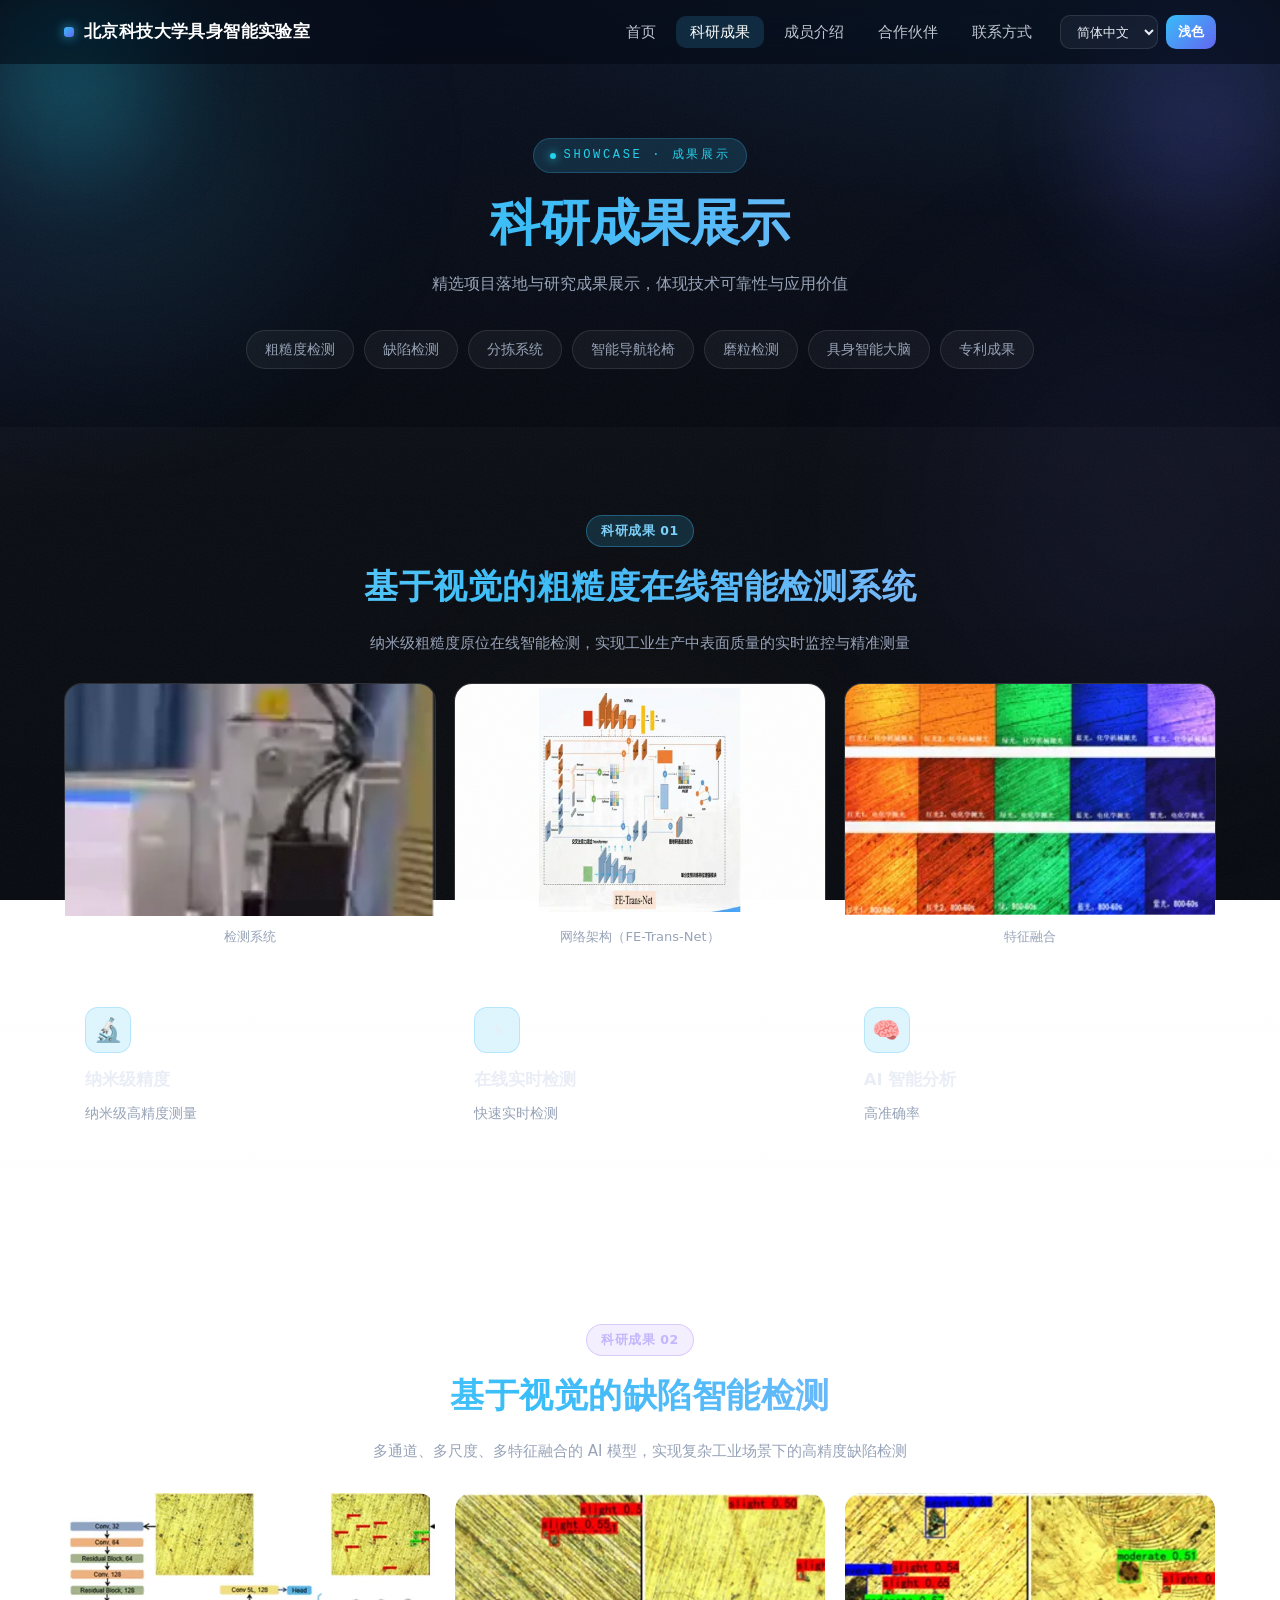
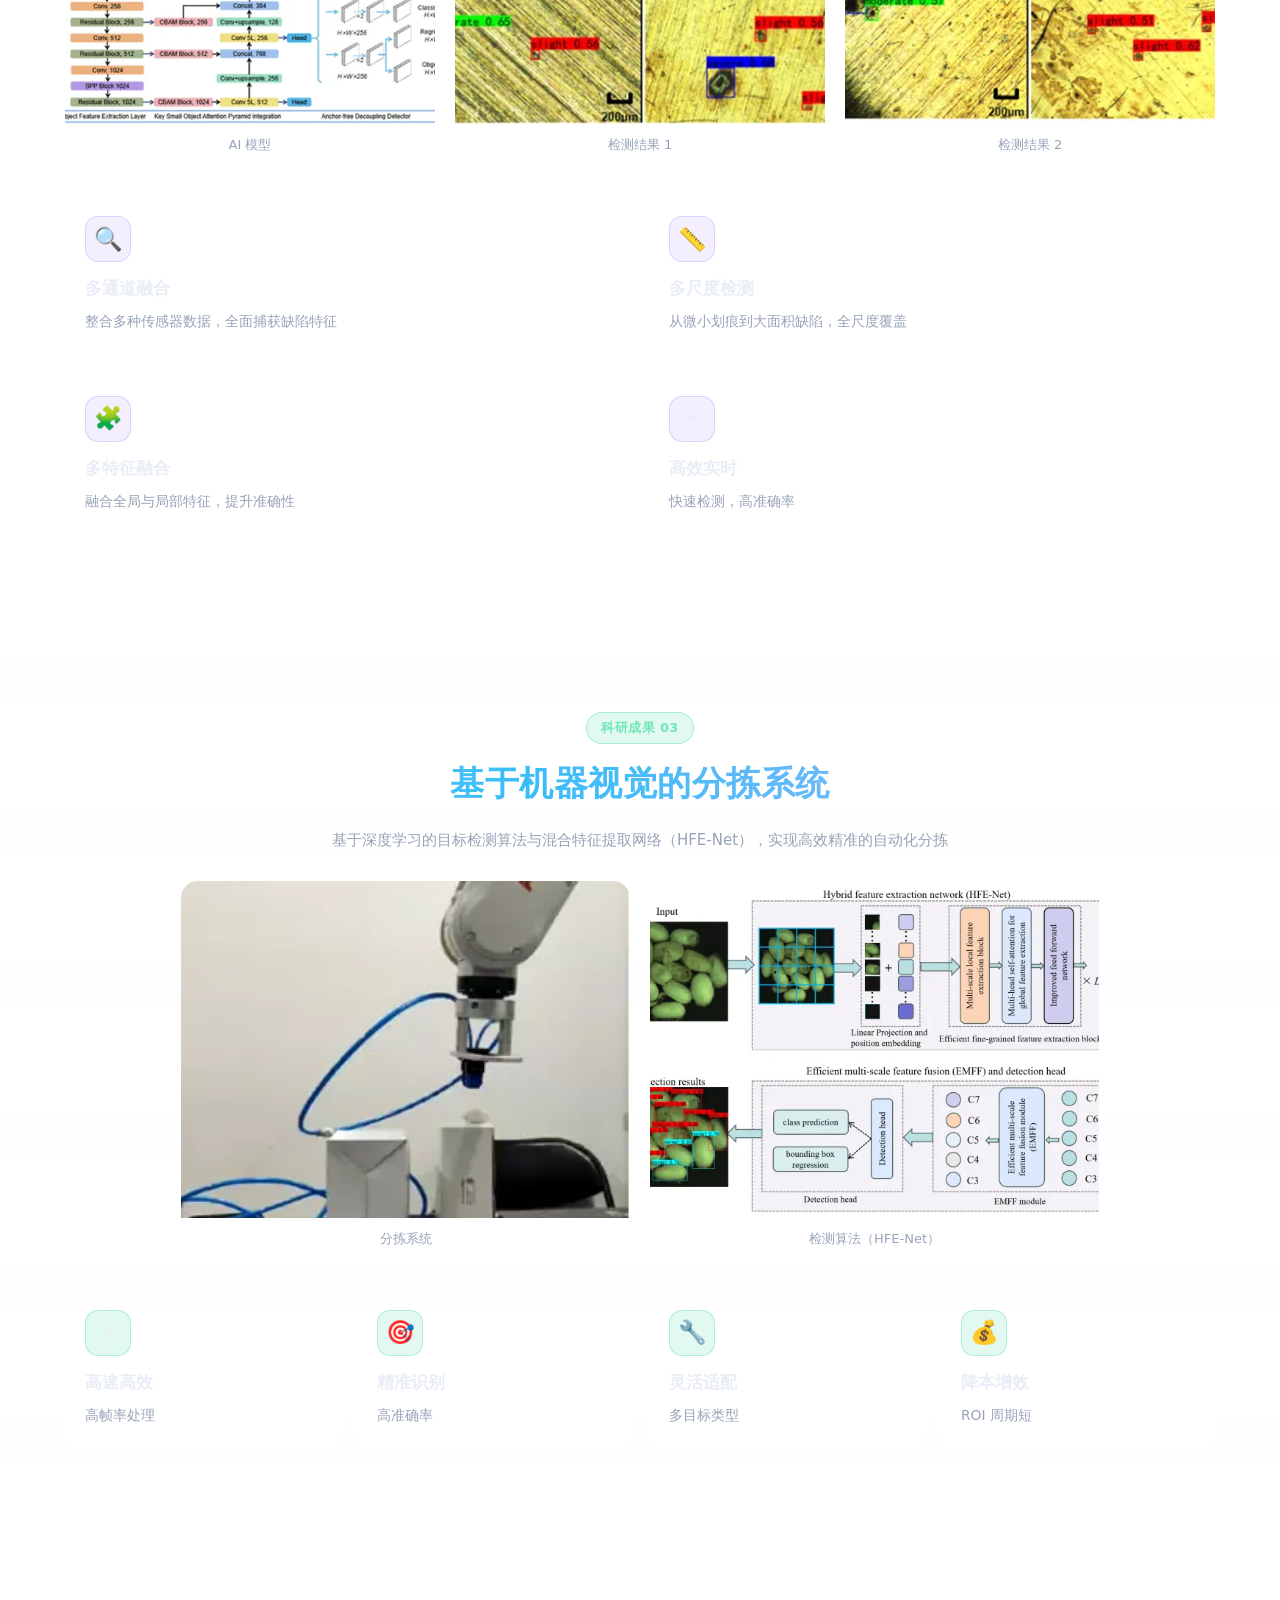
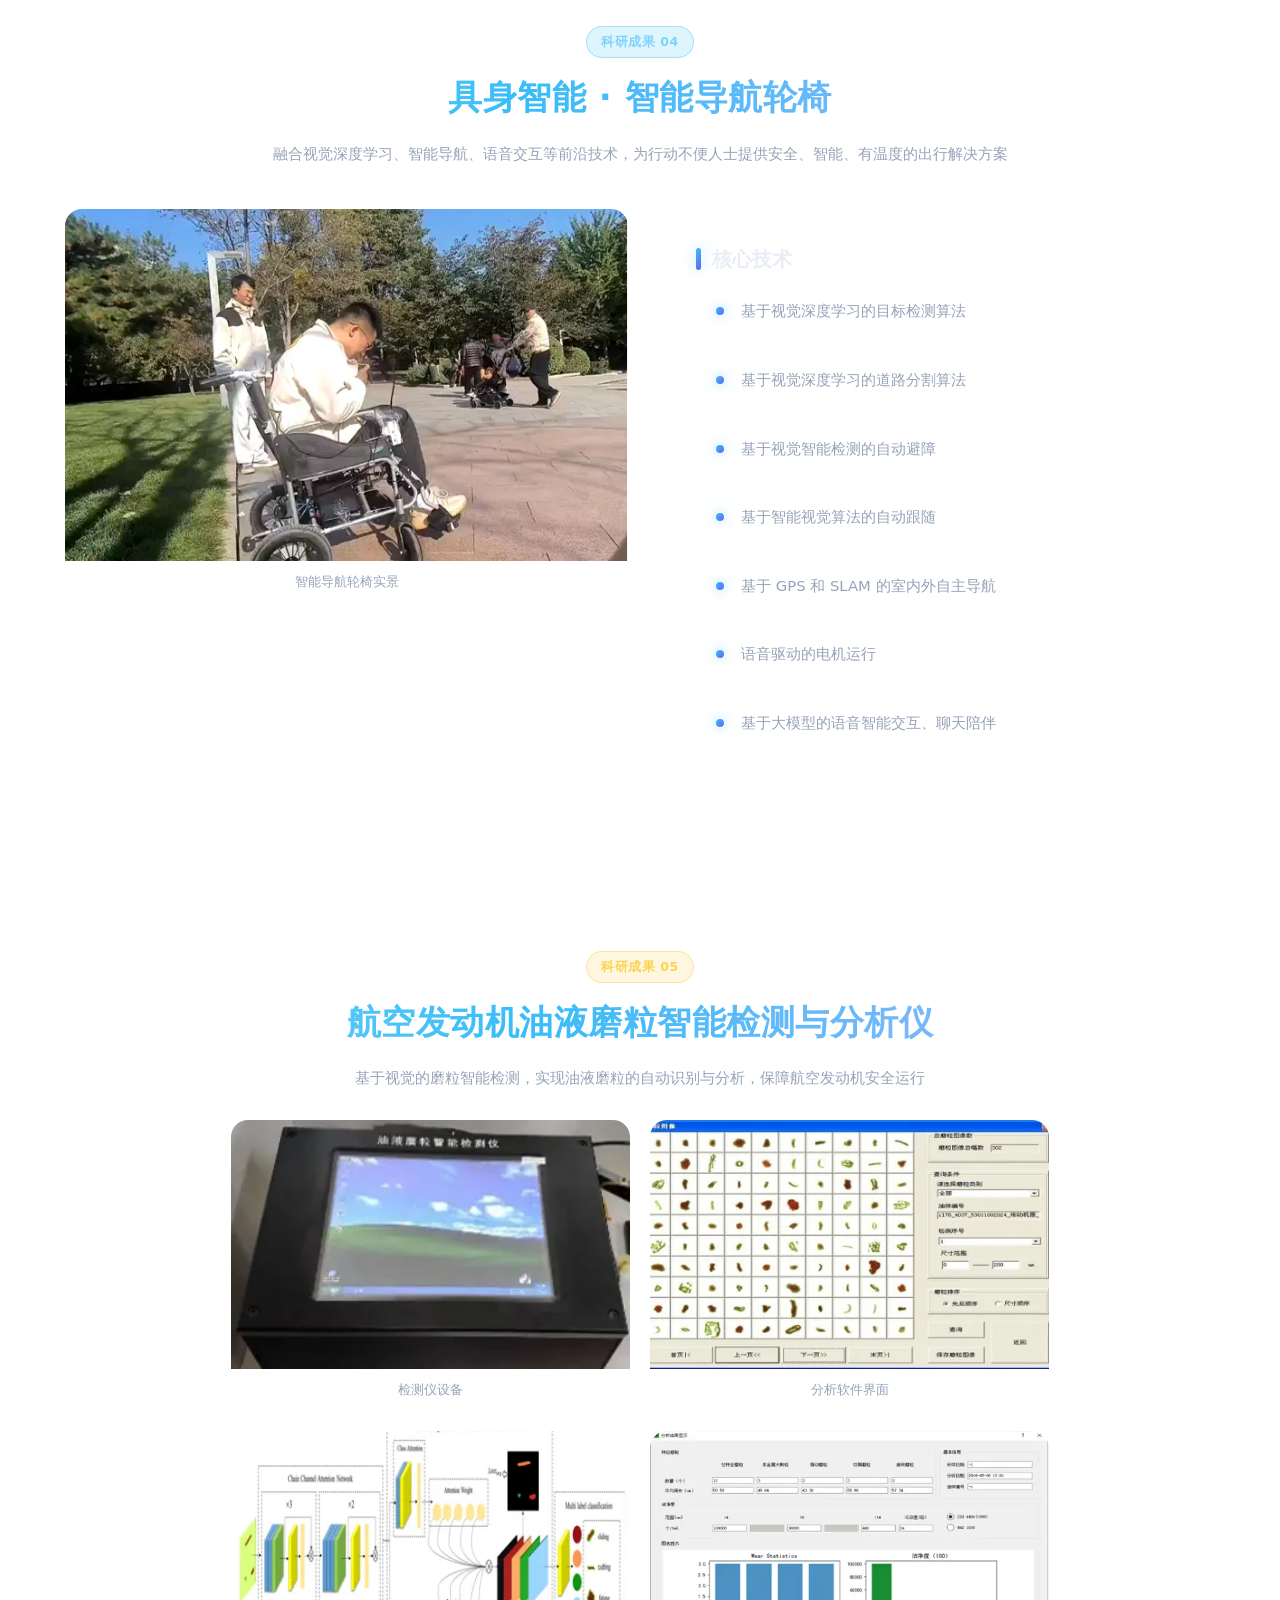
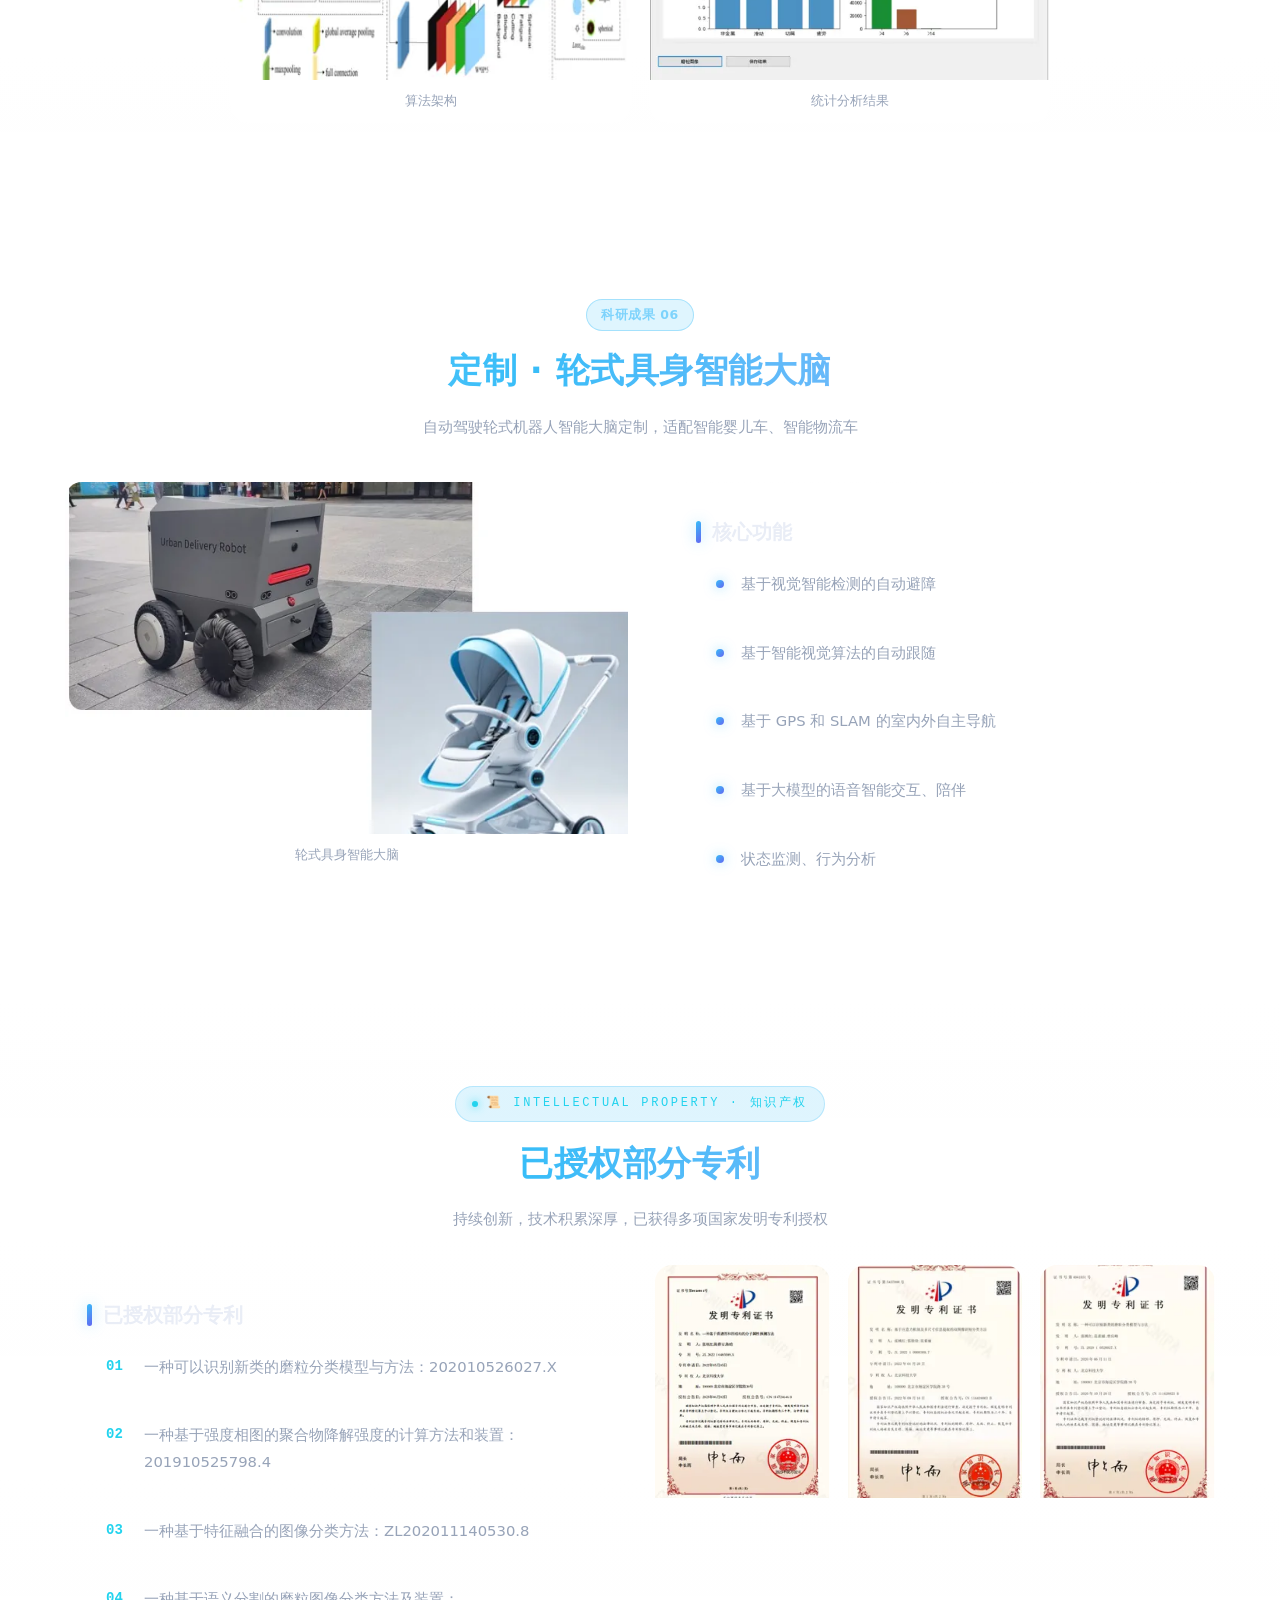
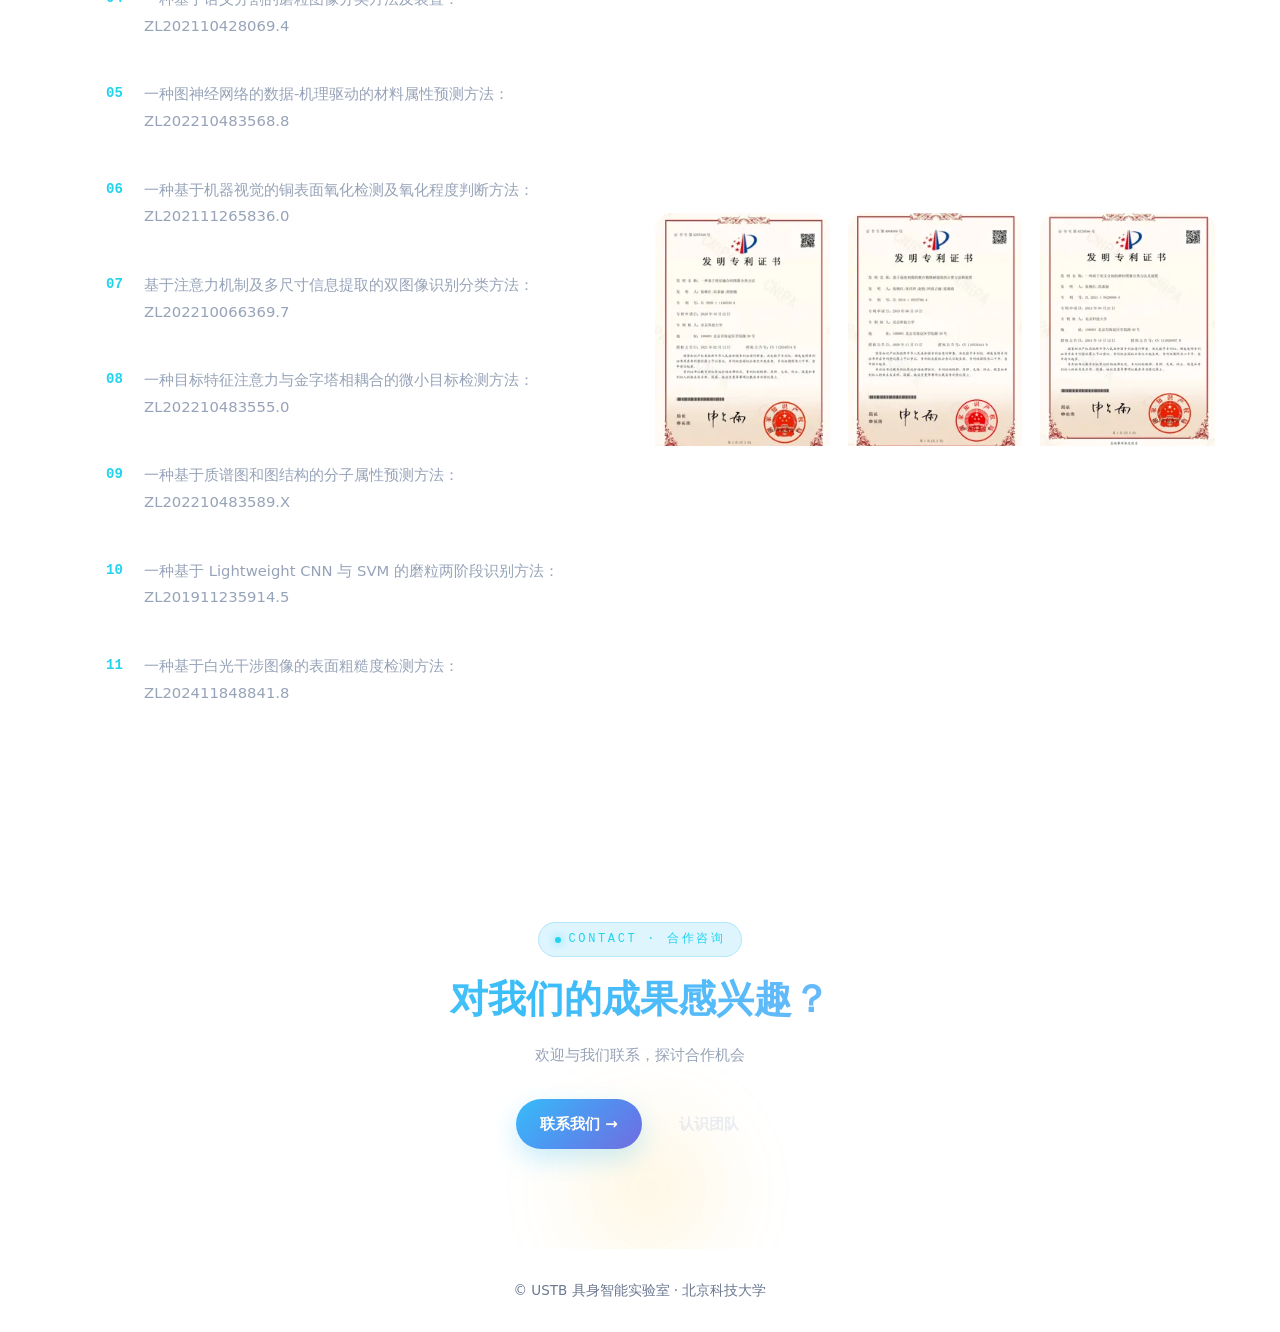
==== commit ea6e2c45: "重构全部子页面为深空玻璃设计系统：正常文档流替代fullpage滚动劫持，修复组件遮挡与图片裁切；移动端头部溢出/按钮换行修复；截图复测桌面+手机通过" ====
--- a/cases.html
+++ b/cases.html
@@ -2,809 +2,410 @@
 <html lang="zh-CN">
 <head>
   <meta charset="UTF-8" />
-  <meta name="viewport" content="width=device-width, initial-scale=1.0, maximum-scale=1.0, user-scalable=no" />
+  <meta name="viewport" content="width=device-width, initial-scale=1.0" />
+  <meta name="description" content="USTB具身智能实验室科研成果：粗糙度检测、缺陷检测、分拣系统、智能导航轮椅、磨粒检测、轮式具身智能大脑与已授权专利。" />
   <title>科研成果 - USTB 具身智能实验室</title>
   <link rel="stylesheet" href="styles.css" />
-  
-  <!-- 图片加载优化脚本 -->
-  <script>
-    document.addEventListener('DOMContentLoaded', function() {
-      // 为所有图片添加懒加载
-      const images = document.querySelectorAll('img:not([loading])');
-      images.forEach(img => {
-        img.setAttribute('loading', 'lazy');
-        if (!img.style.backgroundColor) {
-          img.style.backgroundColor = '#f0f0f0';
-        }
-      });
-    });
-  </script>
-  
-  <style>
-    /* 全屏滚动样式 */
-    html, body {
-      margin: 0;
-      padding: 0;
-      overflow: hidden;
-      height: 100%;
-    }
-    
-    #fullpage-wrapper {
-      height: 100vh;
-      overflow-y: scroll;
-      scroll-snap-type: y mandatory;
-      scroll-behavior: smooth;
-      scrollbar-width: thin;
-      scrollbar-color: rgba(102,126,234,0.5) transparent;
-    }
-    
-    #fullpage-wrapper::-webkit-scrollbar {
-      width: 10px;
-    }
-    
-    #fullpage-wrapper::-webkit-scrollbar-track {
-      background: transparent;
-    }
-    
-    #fullpage-wrapper::-webkit-scrollbar-thumb {
-      background: rgba(102,126,234,0.5);
-      border-radius: 5px;
-      transition: background 0.3s;
-    }
-    
-    #fullpage-wrapper::-webkit-scrollbar-thumb:hover {
-      background: rgba(102,126,234,0.7);
-    }
-    
-    .fp-section {
-      height: 100vh;
-      scroll-snap-align: start;
-      scroll-snap-stop: always;
-      position: relative;
-      overflow: hidden;
-      display: flex;
-      flex-direction: column;
-      justify-content: center;
-    }
-    
-    .fp-section .container {
-      width: 100%;
-      max-width: 1400px;
-      padding: 140px 20px 80px;
-      margin: 0 auto;
-    }
-    
-    /* 导航点样式 */
-    .fp-nav {
-      position: fixed;
-      right: 50px;
-      top: 50%;
-      transform: translateY(-50%);
-      z-index: 9999;
-    }
-    
-    .fp-nav ul {
-      list-style: none;
-      padding: 0;
-      margin: 0;
-      display: flex;
-      flex-direction: column;
-      gap: 16px;
-    }
-    
-    .fp-nav li {
-      position: relative;
-    }
-    
-    .fp-nav a {
-      display: block;
-      width: 14px;
-      height: 14px;
-      border-radius: 50%;
-      background: rgba(255,255,255,0.5);
-      border: 2px solid rgba(102,126,234,0.8);
-      transition: all 0.3s;
-      cursor: pointer;
-      position: relative;
-    }
-    
-    .fp-nav a:hover,
-    .fp-nav a.active {
-      background: linear-gradient(135deg, #667eea 0%, #764ba2 100%);
-      transform: scale(1.4);
-      box-shadow: 0 0 20px rgba(102,126,234,0.6);
-    }
-    
-    .fp-nav .fp-tooltip {
-      position: absolute;
-      right: 32px;
-      top: 50%;
-      transform: translateY(-50%);
-      background: rgba(0,0,0,0.85);
-      color: white;
-      padding: 8px 16px;
-      border-radius: 8px;
-      font-size: 13px;
-      font-weight: 600;
-      white-space: nowrap;
-      opacity: 0;
-      pointer-events: none;
-      transition: all 0.3s;
-    }
-    
-    .fp-nav li:hover .fp-tooltip {
-      opacity: 1;
-      transform: translateY(-50%) translateX(-8px);
-    }
-    
-    @media (max-width: 768px) {
-      .fp-nav {
-        right: 15px;
-      }
-      
-      .fp-nav a {
-        width: 10px;
-        height: 10px;
-      }
-      
-      .fp-section .container {
-        padding: 40px 15px;
-      }
-    }
-    
-    @keyframes modalFadeIn {
-      from {
-        opacity: 0;
-        transform: scale(0.9) translateY(-20px);
-      }
-      to {
-        opacity: 1;
-        transform: scale(1) translateY(0);
-      }
-    }
-
-    /* 局部排版增强（仅影响本页面） */
-    #fullpage-wrapper h1 { font-size: 48px !important; line-height: 1.25 !important; }
-    #fullpage-wrapper h2 { font-size: 34px !important; line-height: 1.4 !important; }
-    #fullpage-wrapper h3 { font-size: 16px !important; }
-    #fullpage-wrapper h4 { font-size: 16px !important; }
-    #fullpage-wrapper p  { font-size: 18px !important; line-height: 1.9 !important; }
-    #fullpage-wrapper .fp-tooltip { font-size: 14px !important; }
-  </style>
 </head>
-<body class="theme-huaqin cases-page">
-  <header class="site-header theme-huaqin" style="position: fixed; top: 0; left: 0; right: 0; z-index: 10000;">
+<body class="theme-huaqin grain cases-page">
+
+  <!-- 全站氛围光斑 -->
+  <div class="aurora" aria-hidden="true"><i></i><i></i><i></i></div>
+
+  <header class="site-header theme-huaqin">
     <div class="container">
-      <a class="logo" href="index.html" data-i18n="nav.brand">北京科技大学具身智能实验室</a>
+      <a class="logo" href="index.html" data-i18n="nav.brand">USTB具身智能实验室</a>
       <nav class="nav" id="mainNav">
-        <button class="nav-toggle" aria-label="toggle menu" onclick="document.getElementById('mainNav').dataset.open = document.getElementById('mainNav').dataset.open === 'true' ? 'false' : 'true'">
+        <button class="nav-toggle" aria-label="打开菜单" aria-expanded="false">
           <span></span><span></span><span></span>
         </button>
         <ul class="nav-list">
           <li><a href="index.html" data-i18n="nav.home">首页</a></li>
-          <li><a href="cases.html" data-i18n="cases_title">科研成果</a></li>
+          <li><a href="cases.html" class="active" data-i18n="cases_title">科研成果</a></li>
           <li><a href="members.html" data-i18n="members_title">成员介绍</a></li>
           <li><a href="partners.html" data-i18n="partners_title">合作伙伴</a></li>
           <li><a href="contact.html" data-i18n="nav.contact">联系方式</a></li>
         </ul>
         <div class="tools">
-          <select id="langSwitcher" aria-label="language">
+          <select id="langSwitcher" aria-label="语言切换">
             <option value="zh-CN">简体中文</option>
-            <option value="zh-HK">繁体中文</option>
-            <option value="en-us">English</option>
+            <option value="zh-HK">繁體中文</option>
+            <option value="en">English</option>
           </select>
-          <button id="themeToggle" data-i18n="theme_toggle">🌙</button>
+          <button id="themeToggle" data-i18n="toolbar.theme">深色</button>
         </div>
       </nav>
     </div>
   </header>
 
-  <!-- 全屏滚动容器 -->
-  <div id="fullpage-wrapper">
-    
-    <!-- Hero区 -->
-    <section class="fp-section" data-anchor="hero" style="background: var(--gradient);">
-      <div class="container" style="text-align: center; padding: 140px 20px 80px;">
-        <h1 class="reveal" style="font-size: 36px; margin-bottom: 12px; color: white;">🏆 科研成果展示</h1>
-        <p class="reveal" style="--d:.1s; font-size: 18px; color: rgba(255,255,255,0.95); max-width: 800px; margin: 0 auto;">精选项目落地与研究成果展示，体现技术可靠性与应用价值</p>
-      </div>
-    </section>
-
-    <!-- 科研成果1：基于视觉的粗糙度在线智能检测系统 -->
-    <section id="case1" class="fp-section" data-anchor="case1" style="background: linear-gradient(135deg, #f0f9ff 0%, #e0f2fe 100%);">
-      <div class="container" style="padding: 80px 20px 60px; max-width: 1600px;">
-        <!-- 顶部标题 -->
-        <div style="text-align: center; margin-bottom: 8px;">
-          <div style="display: inline-block; background: var(--gradient); color: white; padding: 4px 16px; border-radius: 20px; font-size: 16px; font-weight: 700; margin-bottom: 4px;">
-            科研成果 1
-          </div>
-          <h2 class="reveal" style="font-size: 26px; color: #1e40af; margin-bottom: 4px; font-weight: 700;">基于视觉的粗糙度在线智能检测系统</h2>
-          <p class="reveal" style="--d:.05s; font-size: 16px; color: #60a5fa; max-width: 800px; margin: 0 auto; line-height: 1.4;">
-            纳米级粗糙度原位在线智能检测，实现工业生产中表面质量的实时监控与精准测量
-          </p>
-        </div>
-        
-        <!-- 主体内容：三图水平布局 -->
-        <div style="max-width: 1400px; margin: 0 auto 20px;">
-          <!-- 三张图片水平排列 -->
-          <div style="display: grid; grid-template-columns: repeat(3, 1fr); gap: 20px; margin-bottom: 20px;">
-            <!-- 检测系统 -->
-            <div class="reveal" style="text-align: center;">
-              <div style="border-radius: 12px; overflow: hidden; box-shadow: 0 8px 24px rgba(59,130,246,0.2); cursor: pointer;" onclick="openImageModal('pictures/1.webp', '检测系统')">
-                <img src="pictures/1.webp" alt="粗糙度检测系统设备" loading="lazy" style="width: 100%; height: 220px; object-fit: cover; transition: transform 0.3s; background: #f0f0f0;" onmouseover="this.style.transform='scale(1.05)'" onmouseout="this.style.transform='scale(1)'">
-              </div>
-              <p style="text-align: center; color: #60a5fa; margin-top: 8px; font-size: 16px; font-weight: 600;">检测系统</p>
-            </div>
-            
-            <!-- 网络架构 -->
-            <div class="reveal" style="--d:.1s; text-align: center;">
-              <div style="border-radius: 12px; overflow: hidden; box-shadow: 0 8px 24px rgba(59,130,246,0.2); background: white; padding: 10px; cursor: pointer;" onclick="openImageModal('pictures/3.webp', '网络架构')">
-                <img src="pictures/3.webp" alt="FE-Trans-Net架构" loading="lazy" style="width: 100%; height: 200px; object-fit: contain; transition: transform 0.3s; background: #f0f0f0;" onmouseover="this.style.transform='scale(1.05)'" onmouseout="this.style.transform='scale(1)'">
-              </div>
-              <p style="text-align: center; color: #60a5fa; margin-top: 8px; font-size: 16px; font-weight: 600;">网络架构</p>
-            </div>
-
-            <!-- 特征融合 -->
-            <div class="reveal" style="--d:.15s; text-align: center;">
-              <div style="border-radius: 12px; overflow: hidden; box-shadow: 0 8px 24px rgba(59,130,246,0.2); cursor: pointer;" onclick="openImageModal('pictures/2.webp', '特征融合')">
-                <img src="pictures/2.webp" alt="粗糙度特征融合" loading="lazy" style="width: 100%; height: 220px; object-fit: cover; transition: transform 0.3s; background: #f0f0f0;" onmouseover="this.style.transform='scale(1.05)'" onmouseout="this.style.transform='scale(1)'">
-              </div>
-              <p style="text-align: center; color: #60a5fa; margin-top: 8px; font-size: 16px; font-weight: 600;">特征融合</p>
-            </div>
-          </div>
-        </div>
-        
-        <!-- 系统优势 -->
-        <div class="reveal" style="background: white; padding: 10px; border-radius: 16px; box-shadow: 0 8px 30px rgba(59,130,246,0.12); max-width: 1400px; margin: 0 auto 0 auto;">
-          <h3 style="font-size: 22px; color: #1e40af; margin-bottom: 6px; text-align: center; font-weight: 700;">系统优势</h3>
-          <div style="display: grid; grid-template-columns: repeat(3, 1fr); gap: 8px;">
-            <div style="text-align: center; padding: 10px; background: linear-gradient(135deg, #dbeafe 0%, #bfdbfe 100%); border-radius: 12px;">
-              <div style="font-size: 24px; margin-bottom: 4px;">🔬</div>
-              <h4 style="color: #1e40af; font-size: 16px; margin-bottom: 2px; font-weight: 700;">纳米级精度</h4>
-              <p style="color: #3b82f6; font-size: 15px; margin: 0;">纳米级高精度测量</p>
-            </div>
-            <div style="text-align: center; padding: 10px; background: linear-gradient(135deg, #dbeafe 0%, #bfdbfe 100%); border-radius: 12px;">
-              <div style="font-size: 24px; margin-bottom: 4px;">⚡</div>
-              <h4 style="color: #1e40af; font-size: 16px; margin-bottom: 2px; font-weight: 700;">在线实时检测</h4>
-              <p style="color: #3b82f6; font-size: 15px; margin: 0;">快速实时检测</p>
-            </div>
-            <div style="text-align: center; padding: 10px; background: linear-gradient(135deg, #dbeafe 0%, #bfdbfe 100%); border-radius: 12px;">
-              <div style="font-size: 24px; margin-bottom: 4px;">🧠</div>
-              <h4 style="color: #1e40af; font-size: 16px; margin-bottom: 2px; font-weight: 700;">AI智能分析</h4>
-              <p style="color: #3b82f6; font-size: 15px; margin: 0;">高准确率</p>
-            </div>
-          </div>
-        </div>
-      </div>
-    </section>
-
-    <!-- 科研成果2：基于视觉的缺陷智能检测 -->
-    <section id="case2" class="fp-section" data-anchor="case2" style="background: white;">
-      <div class="container" style="padding: 160px 20px 120px;">
-        <div style="text-align: center; margin-bottom: 20px;">
-          <div style="display: inline-block; background: var(--gradient); color: white; padding: 8px 24px; border-radius: 24px; font-size: 18px; font-weight: 700; margin-bottom: 10px;">
-            科研成果 2
-          </div>
-          <h2 class="reveal" style="font-size: 36px; color: #7c3aed; margin-bottom: 10px;">基于视觉的缺陷智能检测</h2>
-          <p class="reveal" style="--d:.05s; font-size: 18px; color: #a78bfa; max-width: 900px; margin: 0 auto; line-height: 1.5;">
-            多通道、多尺度、多特征融合的AI模型，实现复杂工业场景下的高精度缺陷检测
-          </p>
-        </div>
-        
-        <div style="display: grid; grid-template-columns: 1fr 1fr 1fr; gap: 20px; align-items: center; margin-bottom: 20px; max-width: 1200px; margin-left: auto; margin-right: auto;">
-          <div class="reveal" style="cursor: pointer;" onclick="openImageModal('pictures/5.webp', 'AI模型')">
-            <img src="pictures/5.webp" alt="缺陷检测AI架构" loading="lazy" style="width: 100%; max-width: 350px; display: block; margin: 0 auto; border-radius: 16px; box-shadow: 0 15px 40px rgba(124,58,237,0.25); transition: transform 0.3s; background: #f0f0f0;" onmouseover="this.style.transform='scale(1.05)'" onmouseout="this.style.transform='scale(1)'">
-            <p style="text-align: center; color: #a78bfa; margin-top: 6px; font-size: 18px;">AI模型</p>
-          </div>
-          <div class="reveal" style="--d:.1s; cursor: pointer;" onclick="openImageModal('pictures/6.webp', '检测结果1')">
-            <img src="pictures/6.webp" alt="缺陷检测结果1" loading="lazy" style="width: 100%; max-width: 350px; display: block; margin: 0 auto; border-radius: 16px; box-shadow: 0 15px 40px rgba(124,58,237,0.25); transition: transform 0.3s; background: #f0f0f0;" onmouseover="this.style.transform='scale(1.05)'" onmouseout="this.style.transform='scale(1)'">
-            <p style="text-align: center; color: #a78bfa; margin-top: 6px; font-size: 18px;">检测结果1</p>
-          </div>
-          <div class="reveal" style="--d:.15s; cursor: pointer;" onclick="openImageModal('pictures/7.webp', '检测结果2')">
-            <img src="pictures/7.webp" alt="缺陷检测结果2" loading="lazy" style="width: 100%; max-width: 350px; display: block; margin: 0 auto; border-radius: 16px; box-shadow: 0 15px 40px rgba(124,58,237,0.25); transition: transform 0.3s; background: #f0f0f0;" onmouseover="this.style.transform='scale(1.05)'" onmouseout="this.style.transform='scale(1)'">
-            <p style="text-align: center; color: #a78bfa; margin-top: 6px; font-size: 18px;">检测结果2</p>
-          </div>
-        </div>
-        
-        <div class="reveal" style="background: linear-gradient(135deg, #faf5ff 0%, #f3e8ff 100%); padding: 18px; border-radius: 20px; max-width: 1200px; margin: 0 auto;">
-          <h3 style="font-size: 18px; color: #7c3aed; margin-bottom: 14px; text-align: center; font-weight: 700;">技术亮点</h3>
-          <div style="display: grid; grid-template-columns: repeat(2, 1fr); gap: 14px;">
-            <div style="display: flex; gap: 14px; padding: 14px; background: white; border-radius: 12px; box-shadow: 0 4px 16px rgba(124,58,237,0.1);">
-              <span style="font-size: 28px;">🔍</span>
-              <div>
-                <h4 style="color: #7c3aed; font-size: 18px; margin-bottom: 2px; font-weight: 700;">多通道融合</h4>
-                <p style="color: #a78bfa; margin: 0; line-height: 1.4; font-size: 18px;">整合多种传感器数据，全面捕获缺陷特征</p>
-              </div>
-            </div>
-            <div style="display: flex; gap: 14px; padding: 14px; background: white; border-radius: 12px; box-shadow: 0 4px 16px rgba(124,58,237,0.1);">
-              <span style="font-size: 28px;">📏</span>
-              <div>
-                <h4 style="color: #7c3aed; font-size: 18px; margin-bottom: 2px; font-weight: 700;">多尺度检测</h4>
-                <p style="color: #a78bfa; margin: 0; line-height: 1.4; font-size: 18px;">从微小划痕到大面积缺陷，全尺度覆盖</p>
-              </div>
-            </div>
-            <div style="display: flex; gap: 14px; padding: 14px; background: white; border-radius: 12px; box-shadow: 0 4px 16px rgba(124,58,237,0.1);">
-              <span style="font-size: 28px;">🧩</span>
-              <div>
-                <h4 style="color: #7c3aed; font-size: 18px; margin-bottom: 2px; font-weight: 700;">多特征融合</h4>
-                <p style="color: #a78bfa; margin: 0; line-height: 1.4; font-size: 18px;">融合全局与局部特征，提升准确性</p>
-              </div>
-            </div>
-            <div style="display: flex; gap: 14px; padding: 14px; background: white; border-radius: 12px; box-shadow: 0 4px 16px rgba(124,58,237,0.1);">
-              <span style="font-size: 28px;">⚡</span>
-              <div>
-                <h4 style="color: #7c3aed; font-size: 18px; margin-bottom: 2px; font-weight: 700;">高效实时</h4>
-                <p style="color: #a78bfa; margin: 0; line-height: 1.4; font-size: 18px;">快速检测，高准确率</p>
-              </div>
-            </div>
-          </div>
-        </div>
-      </div>
-    </section>
-
-    <!-- 科研成果3：基于机器视觉的分拣系统 -->
-    <section id="case3" class="fp-section" data-anchor="case3" style="background: linear-gradient(135deg, #f0fdf4 0%, #dcfce7 100%);">
-      <div class="container" style="padding: 80px 20px 40px;">
-        <div style="text-align: center; margin-bottom: 20px;">
-          <div style="display: inline-block; background: var(--gradient); color: white; padding: 6px 20px; border-radius: 20px; font-size: 16px; font-weight: 700; margin-bottom: 12px;">
-            科研成果 3
-          </div>
-          <h2 class="reveal" style="font-size: 30px; color: #065f46; margin-bottom: 10px;">基于机器视觉的分拣系统</h2>
-          <p class="reveal" style="--d:.05s; font-size: 16px; color: #059669; max-width: 900px; margin: 0 auto; line-height: 1.6;">
-            基于深度学习的目标检测算法与混合特征提取网络（HFE-Net），实现高效精准的自动化分拣
-          </p>
-        </div>
-        
-        <div style="display: grid; grid-template-columns: 1fr 1fr; gap: 30px; align-items: center; margin-bottom: 20px; max-width: 1000px; margin-left: auto; margin-right: auto;">
-          <div class="reveal" style="cursor: pointer;" onclick="openImageModal('pictures/8.webp', '分拣系统')">
-            <img src="pictures/8.webp" alt="智能分拣系统设备" style="width: 60%; max-width: 270px; display: block; margin: 0 auto; border-radius: 16px; box-shadow: 0 15px 40px rgba(5,150,105,0.25); transition: transform 0.3s;" onmouseover="this.style.transform='scale(1.05)'" onmouseout="this.style.transform='scale(1)'">
-            <p style="text-align: center; color: #059669; margin-top: 8px; font-size: 16px;">分拣系统</p>
-          </div>
-          <div class="reveal" style="--d:.1s; cursor: pointer;" onclick="openImageModal('pictures/9.webp', '检测算法')">
-            <img src="pictures/9.webp" alt="HFE-Net架构" style="width: 100%; max-width: 450px; display: block; margin: 0 auto; border-radius: 16px; box-shadow: 0 15px 40px rgba(5,150,105,0.25); transition: transform 0.3s;" onmouseover="this.style.transform='scale(1.05)'" onmouseout="this.style.transform='scale(1)'">
-            <p style="text-align: center; color: #059669; margin-top: 8px; font-size: 16px;">检测算法</p>
-          </div>
-        </div>
-        
-        <div class="reveal" style="background: white; padding: 20px; border-radius: 16px; box-shadow: 0 10px 40px rgba(5,150,105,0.15); max-width: 1000px; margin: 0 auto;">
-          <h3 style="font-size: 16px; color: #065f46; margin-bottom: 16px; text-align: center; font-weight: 700;">应用优势</h3>
-          <div style="display: grid; grid-template-columns: repeat(4, 1fr); gap: 12px;">
-            <div style="text-align: center; padding: 14px; background: linear-gradient(135deg, #d1fae5 0%, #a7f3d0 100%); border-radius: 12px;">
-              <div style="font-size: 24px; margin-bottom: 6px;">⚡</div>
-              <h4 style="color: #065f46; font-size: 15px; margin-bottom: 4px; font-weight: 700;">高速高效</h4>
-              <p style="color: #047857; font-size: 15px; margin: 0;">高帧率处理</p>
-            </div>
-            <div style="text-align: center; padding: 14px; background: linear-gradient(135deg, #d1fae5 0%, #a7f3d0 100%); border-radius: 12px;">
-              <div style="font-size: 24px; margin-bottom: 6px;">🎯</div>
-              <h4 style="color: #065f46; font-size: 15px; margin-bottom: 4px; font-weight: 700;">精准识别</h4>
-              <p style="color: #047857; font-size: 15px; margin: 0;">高准确率</p>
-            </div>
-            <div style="text-align: center; padding: 14px; background: linear-gradient(135deg, #d1fae5 0%, #a7f3d0 100%); border-radius: 12px;">
-              <div style="font-size: 24px; margin-bottom: 6px;">🔧</div>
-              <h4 style="color: #065f46; font-size: 15px; margin-bottom: 4px; font-weight: 700;">灵活适配</h4>
-              <p style="color: #047857; font-size: 15px; margin: 0;">多目标类型</p>
-            </div>
-            <div style="text-align: center; padding: 14px; background: linear-gradient(135deg, #d1fae5 0%, #a7f3d0 100%); border-radius: 12px;">
-              <div style="font-size: 24px; margin-bottom: 6px;">💰</div>
-              <h4 style="color: #065f46; font-size: 15px; margin-bottom: 4px; font-weight: 700;">降本增效</h4>
-              <p style="color: #047857; font-size: 15px; margin: 0;">ROI周期短</p>
-            </div>
-          </div>
-        </div>
-      </div>
-    </section>
-
-    <!-- 科研成果4：具身智能 - 智能导航轮椅 -->
-    <section id="case4" class="fp-section" data-anchor="case4" style="background: linear-gradient(135deg, #eff6ff 0%, #dbeafe 100%);">
-      <div class="container" style="padding: 140px 20px 80px;">
-        <div style="text-align: center; margin-bottom: 30px;">
-          <div style="display: inline-block; background: var(--gradient); color: white; padding: 8px 24px; border-radius: 24px; font-size: 18px; font-weight: 700; margin-bottom: 20px;">
-            科研成果 4
-          </div>
-          <h2 class="reveal" style="font-size: 36px; color: #1e40af; margin-bottom: 16px;">具身智能 - 智能导航轮椅</h2>
-          <p class="reveal" style="--d:.05s; font-size: 18px; color: #60a5fa; max-width: 900px; margin: 0 auto; line-height: 1.8;">
-            融合视觉深度学习、智能导航、语音交互等前沿技术，为行动不便人士提供安全、智能、有温度的出行解决方案
-          </p>
-        </div>
-        
-        <div style="display: grid; grid-template-columns: 1.3fr 1fr; gap: 40px; align-items: center; max-width: 1200px; margin: 0 auto;">
-          <div class="reveal" style="cursor: pointer;" onclick="openImageModal('pictures/10.webp', '智能导航轮椅实景')">
-            <img src="pictures/10.webp" alt="智能导航轮椅实景" style="width: 100%; max-width: 600px; display: block; margin: 0 auto; border-radius: 20px; box-shadow: 0 20px 60px rgba(59,130,246,0.3); transition: transform 0.3s;" onmouseover="this.style.transform='scale(1.02)'" onmouseout="this.style.transform='scale(1)'">
-          </div>
-          <div class="reveal" style="--d:.1s; background: white; padding: 30px; border-radius: 20px; box-shadow: 0 10px 40px rgba(59,130,246,0.15);">
-            <h3 style="font-size: 22px; color: #1e40af; margin-bottom: 20px; font-weight: 700; text-align: center;">核心技术</h3>
-            <ul style="list-style: none; padding: 0; margin: 0;">
-              <li style="padding: 16px; margin-bottom: 12px; background: #dbeafe; border-radius: 12px; border-left: 4px solid #3b82f6; color: #1e40af; font-size: 16px; line-height: 1.6;">
-                基于视觉深度学习的目标检测算法
-              </li>
-              <li style="padding: 16px; margin-bottom: 12px; background: #dbeafe; border-radius: 12px; border-left: 4px solid #3b82f6; color: #1e40af; font-size: 16px; line-height: 1.6;">
-                基于视觉深度学习的道路分割算法
-              </li>
-              <li style="padding: 16px; margin-bottom: 12px; background: #dbeafe; border-radius: 12px; border-left: 4px solid #3b82f6; color: #1e40af; font-size: 16px; line-height: 1.6;">
-                基于视觉智能检测的自动避障
-              </li>
-              <li style="padding: 16px; margin-bottom: 12px; background: #dbeafe; border-radius: 12px; border-left: 4px solid #3b82f6; color: #1e40af; font-size: 16px; line-height: 1.6;">
-                基于智能视觉算法的自动跟随
-              </li>
-              <li style="padding: 16px; margin-bottom: 12px; background: #dbeafe; border-radius: 12px; border-left: 4px solid #3b82f6; color: #1e40af; font-size: 16px; line-height: 1.6;">
-                基于GPS和SLAM的室内外自主导航
-              </li>
-              <li style="padding: 16px; margin-bottom: 12px; background: #dbeafe; border-radius: 12px; border-left: 4px solid #3b82f6; color: #1e40af; font-size: 16px; line-height: 1.6;">
-                语音驱动的电机运行
-              </li>
-              <li style="padding: 16px; margin-bottom: 0; background: #dbeafe; border-radius: 12px; border-left: 4px solid #3b82f6; color: #1e40af; font-size: 16px; line-height: 1.6;">
-                基于大模型的语音智能交互、聊天陪伴
-              </li>
+  <main>
+    <!-- 页首 -->
+    <section class="page-hero">
+      <div class="decor decor-a"></div>
+      <div class="decor decor-b"></div>
+      <div class="container">
+        <div class="eyebrow">Showcase · 成果展示</div>
+        <h1>科研成果展示</h1>
+        <p class="lead">精选项目落地与研究成果展示，体现技术可靠性与应用价值</p>
+        <div class="jump-pills">
+          <a href="#case1">粗糙度检测</a>
+          <a href="#case2">缺陷检测</a>
+          <a href="#case3">分拣系统</a>
+          <a href="#case4">智能导航轮椅</a>
+          <a href="#case5">磨粒检测</a>
+          <a href="#case6">具身智能大脑</a>
+          <a href="#patents">专利成果</a>
+        </div>
+      </div>
+    </section>
+
+    <!-- 科研成果 1：基于视觉的粗糙度在线智能检测系统 -->
+    <section id="case1" class="section alt">
+      <div class="container">
+        <div style="text-align:center;">
+          <span class="pill blue">科研成果 01</span>
+          <h2 class="section-title" style="margin-top:16px;">基于视觉的粗糙度在线智能检测系统</h2>
+          <p class="section-sub">纳米级粗糙度原位在线智能检测，实现工业生产中表面质量的实时监控与精准测量</p>
+        </div>
+
+        <div class="shot-grid">
+          <div class="shot reveal" onclick="openImageModal('pictures/1.webp','检测系统')">
+            <img src="pictures/1.webp" alt="粗糙度检测系统设备" loading="lazy" />
+            <div class="shot-cap">检测系统</div>
+          </div>
+          <div class="shot contain reveal" style="--d:.08s" onclick="openImageModal('pictures/3.webp','网络架构')">
+            <img src="pictures/3.webp" alt="FE-Trans-Net架构" loading="lazy" />
+            <div class="shot-cap">网络架构（FE-Trans-Net）</div>
+          </div>
+          <div class="shot reveal" style="--d:.16s" onclick="openImageModal('pictures/2.webp','特征融合')">
+            <img src="pictures/2.webp" alt="粗糙度特征融合" loading="lazy" />
+            <div class="shot-cap">特征融合</div>
+          </div>
+        </div>
+
+        <div class="perk-grid cols-3">
+          <div class="perk reveal">
+            <div class="perk-ico">🔬</div>
+            <h4>纳米级精度</h4>
+            <p>纳米级高精度测量</p>
+          </div>
+          <div class="perk reveal" style="--d:.08s">
+            <div class="perk-ico">⚡</div>
+            <h4>在线实时检测</h4>
+            <p>快速实时检测</p>
+          </div>
+          <div class="perk reveal" style="--d:.16s">
+            <div class="perk-ico">🧠</div>
+            <h4>AI 智能分析</h4>
+            <p>高准确率</p>
+          </div>
+        </div>
+      </div>
+    </section>
+
+    <!-- 科研成果 2：基于视觉的缺陷智能检测 -->
+    <section id="case2" class="section">
+      <div class="container">
+        <div style="text-align:center;">
+          <span class="pill violet">科研成果 02</span>
+          <h2 class="section-title" style="margin-top:16px;">基于视觉的缺陷智能检测</h2>
+          <p class="section-sub">多通道、多尺度、多特征融合的 AI 模型，实现复杂工业场景下的高精度缺陷检测</p>
+        </div>
+
+        <div class="shot-grid">
+          <div class="shot reveal" onclick="openImageModal('pictures/5.webp','AI模型')">
+            <img src="pictures/5.webp" alt="缺陷检测AI架构" loading="lazy" />
+            <div class="shot-cap">AI 模型</div>
+          </div>
+          <div class="shot reveal" style="--d:.08s" onclick="openImageModal('pictures/6.webp','检测结果1')">
+            <img src="pictures/6.webp" alt="缺陷检测结果1" loading="lazy" />
+            <div class="shot-cap">检测结果 1</div>
+          </div>
+          <div class="shot reveal" style="--d:.16s" onclick="openImageModal('pictures/7.webp','检测结果2')">
+            <img src="pictures/7.webp" alt="缺陷检测结果2" loading="lazy" />
+            <div class="shot-cap">检测结果 2</div>
+          </div>
+        </div>
+
+        <div class="perk-grid cols-2">
+          <div class="perk violet reveal">
+            <div class="perk-ico">🔍</div>
+            <h4>多通道融合</h4>
+            <p>整合多种传感器数据，全面捕获缺陷特征</p>
+          </div>
+          <div class="perk violet reveal" style="--d:.08s">
+            <div class="perk-ico">📏</div>
+            <h4>多尺度检测</h4>
+            <p>从微小划痕到大面积缺陷，全尺度覆盖</p>
+          </div>
+          <div class="perk violet reveal" style="--d:.16s">
+            <div class="perk-ico">🧩</div>
+            <h4>多特征融合</h4>
+            <p>融合全局与局部特征，提升准确性</p>
+          </div>
+          <div class="perk violet reveal" style="--d:.24s">
+            <div class="perk-ico">⚡</div>
+            <h4>高效实时</h4>
+            <p>快速检测，高准确率</p>
+          </div>
+        </div>
+      </div>
+    </section>
+
+    <!-- 科研成果 3：基于机器视觉的分拣系统 -->
+    <section id="case3" class="section alt">
+      <div class="container">
+        <div style="text-align:center;">
+          <span class="pill green">科研成果 03</span>
+          <h2 class="section-title" style="margin-top:16px;">基于机器视觉的分拣系统</h2>
+          <p class="section-sub">基于深度学习的目标检测算法与混合特征提取网络（HFE-Net），实现高效精准的自动化分拣</p>
+        </div>
+
+        <div class="shot-grid cols-2" style="max-width:920px;margin-left:auto;margin-right:auto;">
+          <div class="shot tall reveal" onclick="openImageModal('pictures/8.webp','分拣系统')">
+            <img src="pictures/8.webp" alt="智能分拣系统设备" loading="lazy" />
+            <div class="shot-cap">分拣系统</div>
+          </div>
+          <div class="shot tall reveal" style="--d:.08s" onclick="openImageModal('pictures/9.webp','检测算法')">
+            <img src="pictures/9.webp" alt="HFE-Net架构" loading="lazy" />
+            <div class="shot-cap">检测算法（HFE-Net）</div>
+          </div>
+        </div>
+
+        <div class="perk-grid">
+          <div class="perk green reveal">
+            <div class="perk-ico">⚡</div>
+            <h4>高速高效</h4>
+            <p>高帧率处理</p>
+          </div>
+          <div class="perk green reveal" style="--d:.08s">
+            <div class="perk-ico">🎯</div>
+            <h4>精准识别</h4>
+            <p>高准确率</p>
+          </div>
+          <div class="perk green reveal" style="--d:.16s">
+            <div class="perk-ico">🔧</div>
+            <h4>灵活适配</h4>
+            <p>多目标类型</p>
+          </div>
+          <div class="perk green reveal" style="--d:.24s">
+            <div class="perk-ico">💰</div>
+            <h4>降本增效</h4>
+            <p>ROI 周期短</p>
+          </div>
+        </div>
+      </div>
+    </section>
+
+    <!-- 科研成果 4：具身智能 - 智能导航轮椅 -->
+    <section id="case4" class="section">
+      <div class="container">
+        <div style="text-align:center;">
+          <span class="pill blue">科研成果 04</span>
+          <h2 class="section-title" style="margin-top:16px;">具身智能 · 智能导航轮椅</h2>
+          <p class="section-sub">融合视觉深度学习、智能导航、语音交互等前沿技术，为行动不便人士提供安全、智能、有温度的出行解决方案</p>
+        </div>
+
+        <div class="split" style="margin-top:40px;">
+          <div class="split-media">
+            <div class="shot reveal" onclick="openImageModal('pictures/10.webp','智能导航轮椅实景')">
+              <img src="pictures/10.webp" alt="智能导航轮椅实景" loading="lazy" />
+              <div class="shot-cap">智能导航轮椅实景</div>
+            </div>
+          </div>
+          <div class="card reveal" style="--d:.1s">
+            <h3 class="block-head">核心技术</h3>
+            <ul class="tech-list" style="margin-top:0;">
+              <li>基于视觉深度学习的目标检测算法</li>
+              <li>基于视觉深度学习的道路分割算法</li>
+              <li>基于视觉智能检测的自动避障</li>
+              <li>基于智能视觉算法的自动跟随</li>
+              <li>基于 GPS 和 SLAM 的室内外自主导航</li>
+              <li>语音驱动的电机运行</li>
+              <li>基于大模型的语音智能交互、聊天陪伴</li>
             </ul>
           </div>
         </div>
       </div>
     </section>
 
-    <!-- 科研成果5：磨粒智能检测 -->
-    <section id="case5" class="fp-section" data-anchor="case5" style="background: linear-gradient(135deg, #fffbeb 0%, #fef3c7 100%);">
-      <div class="container" style="padding: 140px 20px 80px;">
-        <div style="text-align: center; margin-bottom: 40px;">
-          <div style="display: inline-block; background: var(--gradient); color: white; padding: 8px 24px; border-radius: 24px; font-size: 18px; font-weight: 700; margin-bottom: 20px;">
-            科研成果 5
-          </div>
-          <h2 class="reveal" style="font-size: 36px; color: #92400e; margin-bottom: 16px;">航空发动机油液磨粒智能检测与分析仪</h2>
-          <p class="reveal" style="--d:.05s; font-size: 18px; color: #b45309; max-width: 900px; margin: 0 auto; line-height: 1.8;">
-            基于视觉的磨粒智能检测，实现油液磨粒的自动识别与分析，保障航空发动机安全运行
-          </p>
-        </div>
-        
-        <div style="max-width: 500px; margin: 0 auto;">
-          <!-- 图片区：底部对齐 -->
-          <div style="display: grid; grid-template-columns: repeat(2, 1fr); gap: 16px; align-items: end;">
-            <div class="reveal" style="cursor: pointer;" onclick="openImageModal('pictures/磨粒1.webp', '检测仪设备')">
-              <img src="pictures/磨粒1.webp" alt="磨粒检测仪设备" loading="lazy" style="width: 100%; border-radius: 12px; box-shadow: 0 8px 24px rgba(245,158,11,0.2); transition: transform 0.3s; background: #f0f0f0;" onmouseover="this.style.transform='scale(1.05)'" onmouseout="this.style.transform='scale(1)'">
-              <p style="text-align: center; color: #b45309; margin-top: 8px; font-size: 16px;">检测仪设备</p>
-            </div>
-            <div class="reveal" style="--d:.1s; cursor: pointer;" onclick="openImageModal('pictures/磨粒2.webp', '分析软件界面')">
-              <img src="pictures/磨粒2.webp" alt="磨粒检测软件界面" loading="lazy" style="width: 100%; border-radius: 12px; box-shadow: 0 8px 24px rgba(245,158,11,0.2); transition: transform 0.3s; background: #f0f0f0;" onmouseover="this.style.transform='scale(1.05)'" onmouseout="this.style.transform='scale(1)'">
-              <p style="text-align: center; color: #b45309; margin-top: 8px; font-size: 16px;">分析软件界面</p>
-            </div>
-            <div class="reveal" style="--d:.15s; cursor: pointer;" onclick="openImageModal('pictures/磨粒3.webp', '算法架构')">
-              <img src="pictures/磨粒3.webp" alt="检测算法架构" loading="lazy" style="width: 100%; border-radius: 12px; box-shadow: 0 8px 24px rgba(245,158,11,0.2); transition: transform 0.3s; background: #f0f0f0;" onmouseover="this.style.transform='scale(1.05)'" onmouseout="this.style.transform='scale(1)'">
-              <p style="text-align: center; color: #b45309; margin-top: 8px; font-size: 16px;">算法架构</p>
-            </div>
-            <div class="reveal" style="--d:.2s; cursor: pointer;" onclick="openImageModal('pictures/磨粒5.webp', '统计分析结果')">
-              <img src="pictures/磨粒5.webp" alt="磨粒分析结果" loading="lazy" style="width: 100%; border-radius: 12px; box-shadow: 0 8px 24px rgba(245,158,11,0.2); transition: transform 0.3s; background: #f0f0f0;" onmouseover="this.style.transform='scale(1.05)'" onmouseout="this.style.transform='scale(1)'">
-              <p style="text-align: center; color: #b45309; margin-top: 8px; font-size: 16px;">统计分析结果</p>
-            </div>
-          </div>
-        </div>
-      </div>
-    </section>
-
-    <!-- 科研成果6：定制轮式具身智能大脑 -->
-    <section id="case6" class="fp-section" data-anchor="case6" style="background: linear-gradient(135deg, #f0f9ff 0%, #e0f2fe 100%);">
-      <div class="container" style="padding: 140px 20px 80px;">
-        <div style="text-align: center; margin-bottom: 30px;">
-          <div style="display: inline-block; background: linear-gradient(135deg, #0ea5e9 0%, #0284c7 100%); color: white; padding: 8px 24px; border-radius: 24px; font-size: 18px; font-weight: 700; margin-bottom: 20px;">
-            科研成果 6
-          </div>
-          <h2 class="reveal" style="font-size: 36px; color: #0369a1; margin-bottom: 16px;">定制---轮式具身智能大脑</h2>
-          <p class="reveal" style="--d:.05s; font-size: 18px; color: #0ea5e9; max-width: 900px; margin: 0 auto; line-height: 1.8;">
-            自动驾驶轮式机器人-智能大脑定制，适配智能婴儿车、智能物流车
-          </p>
-        </div>
-        
-        <div style="display: grid; grid-template-columns: 1.3fr 1fr; gap: 40px; align-items: center; max-width: 1200px; margin: 0 auto;">
-          <div class="reveal" style="cursor: pointer; background: white; padding: 20px; border-radius: 24px; box-shadow: 0 20px 60px rgba(14,165,233,0.15);" onclick="openImageModal('pictures/轮式具身智能大脑.webp', '轮式具身智能大脑')">
-            <img src="pictures/轮式具身智能大脑.webp" alt="轮式具身智能大脑" style="width: 100%; max-width: 600px; display: block; margin: 0 auto; border-radius: 12px; transition: transform 0.3s;" onmouseover="this.style.transform='scale(1.02)'" onmouseout="this.style.transform='scale(1)'">
-          </div>
-          <div class="reveal" style="--d:.1s; background: white; padding: 30px; border-radius: 20px; box-shadow: 0 10px 40px rgba(14,165,233,0.15);">
-            <h3 style="font-size: 22px; color: #0369a1; margin-bottom: 20px; font-weight: 700; text-align: center;">核心功能</h3>
-            <ul style="list-style: none; padding: 0; margin: 0;">
-              <li style="padding: 16px; margin-bottom: 12px; background: #e0f2fe; border-radius: 12px; border-left: 4px solid #0ea5e9; color: #0369a1; font-size: 16px; line-height: 1.6;">
-                基于视觉智能检测的自动避障
-              </li>
-              <li style="padding: 16px; margin-bottom: 12px; background: #e0f2fe; border-radius: 12px; border-left: 4px solid #0ea5e9; color: #0369a1; font-size: 16px; line-height: 1.6;">
-                基于智能视觉算法的自动跟随
-              </li>
-              <li style="padding: 16px; margin-bottom: 12px; background: #e0f2fe; border-radius: 12px; border-left: 4px solid #0ea5e9; color: #0369a1; font-size: 16px; line-height: 1.6;">
-                基于GPS和SLAM的室内外自主导航
-              </li>
-              <li style="padding: 16px; margin-bottom: 12px; background: #e0f2fe; border-radius: 12px; border-left: 4px solid #0ea5e9; color: #0369a1; font-size: 16px; line-height: 1.6;">
-                基于大模型的语音智能交互、陪伴
-              </li>
-              <li style="padding: 16px; margin-bottom: 0; background: #e0f2fe; border-radius: 12px; border-left: 4px solid #0ea5e9; color: #0369a1; font-size: 16px; line-height: 1.6;">
-                状态监测、行为分析
-              </li>
+    <!-- 科研成果 5：航空发动机油液磨粒智能检测与分析仪 -->
+    <section id="case5" class="section alt">
+      <div class="container">
+        <div style="text-align:center;">
+          <span class="pill gold">科研成果 05</span>
+          <h2 class="section-title" style="margin-top:16px;">航空发动机油液磨粒智能检测与分析仪</h2>
+          <p class="section-sub">基于视觉的磨粒智能检测，实现油液磨粒的自动识别与分析，保障航空发动机安全运行</p>
+        </div>
+
+        <div class="shot-grid cols-2" style="max-width:820px;margin-left:auto;margin-right:auto;">
+          <div class="shot reveal" onclick="openImageModal('pictures/磨粒1.webp','检测仪设备')">
+            <img src="pictures/磨粒1.webp" alt="磨粒检测仪设备" loading="lazy" />
+            <div class="shot-cap">检测仪设备</div>
+          </div>
+          <div class="shot reveal" style="--d:.08s" onclick="openImageModal('pictures/磨粒2.webp','分析软件界面')">
+            <img src="pictures/磨粒2.webp" alt="磨粒检测软件界面" loading="lazy" />
+            <div class="shot-cap">分析软件界面</div>
+          </div>
+          <div class="shot reveal" style="--d:.16s" onclick="openImageModal('pictures/磨粒3.webp','算法架构')">
+            <img src="pictures/磨粒3.webp" alt="检测算法架构" loading="lazy" />
+            <div class="shot-cap">算法架构</div>
+          </div>
+          <div class="shot reveal" style="--d:.24s" onclick="openImageModal('pictures/磨粒5.webp','统计分析结果')">
+            <img src="pictures/磨粒5.webp" alt="磨粒分析结果" loading="lazy" />
+            <div class="shot-cap">统计分析结果</div>
+          </div>
+        </div>
+      </div>
+    </section>
+
+    <!-- 科研成果 6：定制轮式具身智能大脑 -->
+    <section id="case6" class="section">
+      <div class="container">
+        <div style="text-align:center;">
+          <span class="pill blue">科研成果 06</span>
+          <h2 class="section-title" style="margin-top:16px;">定制 · 轮式具身智能大脑</h2>
+          <p class="section-sub">自动驾驶轮式机器人智能大脑定制，适配智能婴儿车、智能物流车</p>
+        </div>
+
+        <div class="split" style="margin-top:40px;">
+          <div class="split-media">
+            <div class="shot reveal" onclick="openImageModal('pictures/轮式具身智能大脑.webp','轮式具身智能大脑')">
+              <img src="pictures/轮式具身智能大脑.webp" alt="轮式具身智能大脑" loading="lazy" />
+              <div class="shot-cap">轮式具身智能大脑</div>
+            </div>
+          </div>
+          <div class="card reveal" style="--d:.1s">
+            <h3 class="block-head">核心功能</h3>
+            <ul class="tech-list" style="margin-top:0;">
+              <li>基于视觉智能检测的自动避障</li>
+              <li>基于智能视觉算法的自动跟随</li>
+              <li>基于 GPS 和 SLAM 的室内外自主导航</li>
+              <li>基于大模型的语音智能交互、陪伴</li>
+              <li>状态监测、行为分析</li>
             </ul>
           </div>
         </div>
       </div>
     </section>
 
-    <!-- 专利成果展示 - 简化版 -->
-    <section id="patents" class="fp-section" data-anchor="patents" style="background: linear-gradient(135deg, #faf5ff 0%, #f3e8ff 100%);">
-      <div class="container" style="padding: 140px 20px 80px;">
-        <div style="text-align: center; margin-bottom: 40px;">
-          <div style="display: inline-block; background: var(--gradient); color: white; padding: 8px 24px; border-radius: 24px; font-size: 18px; font-weight: 700; margin-bottom: 20px;">
-            📜 知识产权
-          </div>
-          <h2 class="reveal" style="font-size: 36px; color: #7e22ce; margin-bottom: 16px;">已授权部分专利</h2>
-          <p class="reveal" style="--d:.05s; font-size: 18px; color: #a855f7; max-width: 900px; margin: 0 auto; line-height: 1.8;">
-            持续创新，技术积累深厚，已获得多项国家发明专利授权
-          </p>
-        </div>
-        
-        <div style="display: grid; grid-template-columns: 1fr 1fr; gap: 24px; max-width: 1200px; margin: 0 auto 30px;">
-          <div style="background: white; padding: 30px; border-radius: 16px; box-shadow: 0 8px 30px rgba(168,85,247,0.12);">
-            <h3 style="font-size: 24px; color: #dc2626; margin-bottom: 20px; text-align: center; font-weight: 800;">已授权部分专利</h3>
-            <div style="background: #faf5ff; padding: 24px; border-radius: 12px; border-left: 4px solid #a855f7; max-height: 600px; overflow-y: auto;">
-              <ol style="margin: 0; padding-left: 20px; color: #7e22ce; font-size: 16px; line-height: 2.2;">
-                <li style="margin-bottom: 10px;">一种可以识别新类的磨粒分类模型与方法：202010526027.X</li>
-                <li style="margin-bottom: 10px;">一种基于强度相图的聚合物降解强度的计算方法和装置：201910525798.4</li>
-                <li style="margin-bottom: 10px;">一种基于特征融合的图像分类方法：ZL202011140530.8</li>
-                <li style="margin-bottom: 10px;">一种基于语义分割的磨粒图像分类方法及装置：ZL202110428069.4</li>
-                <li style="margin-bottom: 10px;">一种图神经网络的数据-机理驱动的材料属性预测方法：ZL202210483568.8</li>
-                <li style="margin-bottom: 10px;">一种基于机器视觉的铜表面氧化检测及氧化程度判断方法：ZL202111265836.0</li>
-                <li style="margin-bottom: 10px;">基于注意力机制及多尺寸信息提取的双图像识别分类方法：ZL202210066369.7</li>
-                <li style="margin-bottom: 10px;">一种目标特征注意力与金字塔相耦合的微小目标检测方法：ZL202210483555.0</li>
-                <li style="margin-bottom: 10px;">一种基于质谱图和图结构的分子属性预测方法：ZL202210483589.X</li>
-                <li style="margin-bottom: 10px;">一种基于Lightweight CNN与SVM的磨粒两阶段识别方法：ZL201911235914.5</li>
-                <li style="margin-bottom: 0;">一种基于白光干涉图像的表面粗糙度检测方法：ZL202411848841.8</li>
-              </ol>
-            </div>
-          </div>
-
-          <div style="background: white; padding: 24px; border-radius: 16px; box-shadow: 0 8px 30px rgba(168,85,247,0.12); display: grid; grid-template-columns: repeat(3, 1fr); gap: 12px; align-content: start;">
-            <img src="pictures/11.webp" alt="专利证书" style="width: 100%; border-radius: 8px;">
-            <img src="pictures/12.webp" alt="专利证书" style="width: 100%; border-radius: 8px;">
-            <img src="pictures/13.webp" alt="专利证书" style="width: 100%; border-radius: 8px;">
-            <img src="pictures/14.webp" alt="专利证书" style="width: 100%; border-radius: 8px;">
-            <img src="pictures/15.webp" alt="专利证书" style="width: 100%; border-radius: 8px;">
-            <img src="pictures/16.webp" alt="专利证书" style="width: 100%; border-radius: 8px;">
+    <!-- 专利成果 -->
+    <section id="patents" class="section alt">
+      <div class="container">
+        <div style="text-align:center;">
+          <div class="eyebrow">📜 Intellectual Property · 知识产权</div>
+          <h2 class="section-title" style="margin-top:18px;">已授权部分专利</h2>
+          <p class="section-sub">持续创新，技术积累深厚，已获得多项国家发明专利授权</p>
+        </div>
+
+        <div class="patent-grid">
+          <div class="card reveal">
+            <h3 class="block-head">已授权部分专利</h3>
+            <ul class="num-list" style="margin-top:6px;">
+              <li>一种可以识别新类的磨粒分类模型与方法：202010526027.X</li>
+              <li>一种基于强度相图的聚合物降解强度的计算方法和装置：201910525798.4</li>
+              <li>一种基于特征融合的图像分类方法：ZL202011140530.8</li>
+              <li>一种基于语义分割的磨粒图像分类方法及装置：ZL202110428069.4</li>
+              <li>一种图神经网络的数据-机理驱动的材料属性预测方法：ZL202210483568.8</li>
+              <li>一种基于机器视觉的铜表面氧化检测及氧化程度判断方法：ZL202111265836.0</li>
+              <li>基于注意力机制及多尺寸信息提取的双图像识别分类方法：ZL202210066369.7</li>
+              <li>一种目标特征注意力与金字塔相耦合的微小目标检测方法：ZL202210483555.0</li>
+              <li>一种基于质谱图和图结构的分子属性预测方法：ZL202210483589.X</li>
+              <li>一种基于 Lightweight CNN 与 SVM 的磨粒两阶段识别方法：ZL201911235914.5</li>
+              <li>一种基于白光干涉图像的表面粗糙度检测方法：ZL202411848841.8</li>
+            </ul>
+          </div>
+          <div class="cert-grid reveal" style="--d:.1s; margin-top:0;">
+            <div class="shot" onclick="openImageModal('pictures/11.webp','专利证书')">
+              <img src="pictures/11.webp" alt="专利证书" loading="lazy" />
+            </div>
+            <div class="shot" onclick="openImageModal('pictures/12.webp','专利证书')">
+              <img src="pictures/12.webp" alt="专利证书" loading="lazy" />
+            </div>
+            <div class="shot" onclick="openImageModal('pictures/13.webp','专利证书')">
+              <img src="pictures/13.webp" alt="专利证书" loading="lazy" />
+            </div>
+            <div class="shot" onclick="openImageModal('pictures/14.webp','专利证书')">
+              <img src="pictures/14.webp" alt="专利证书" loading="lazy" />
+            </div>
+            <div class="shot" onclick="openImageModal('pictures/15.webp','专利证书')">
+              <img src="pictures/15.webp" alt="专利证书" loading="lazy" />
+            </div>
+            <div class="shot" onclick="openImageModal('pictures/16.webp','专利证书')">
+              <img src="pictures/16.webp" alt="专利证书" loading="lazy" />
+            </div>
           </div>
         </div>
       </div>
     </section>
 
     <!-- 联系咨询 -->
-    <section class="fp-section" data-anchor="contact" style="background: var(--gradient);">
-      <div class="container" style="text-align: center; padding: 140px 20px 80px;">
-        <h2 class="reveal" style="font-size: 36px; color: white; margin-bottom: 20px;">对我们的成果感兴趣？</h2>
-        <p class="reveal" style="--d:.05s; font-size: 18px; color: rgba(255,255,255,0.95); margin-bottom: 40px;">欢迎与我们联系，探讨合作机会</p>
-        <a href="contact.html" class="reveal" style="--d:.1s; display: inline-block; background: white; color: var(--primary); padding: 16px 40px; border-radius: 50px; font-size: 18px; font-weight: 700; text-decoration: none; box-shadow: 0 10px 30px rgba(0,0,0,0.3); transition: all 0.3s;">
-          联系我们 →
-        </a>
-      </div>
-    </section>
-
-  </div>
-
-  <!-- 右侧导航点 -->
-  <nav class="fp-nav" role="navigation" aria-label="页面导航">
-    <ul id="fp-nav-list"></ul>
-  </nav>
-
-  <!-- 自定义模态框 -->
-  <div id="customModal" style="display: none; position: fixed; top: 0; left: 0; right: 0; bottom: 0; background: rgba(0,0,0,0.7); z-index: 10000; backdrop-filter: blur(8px); align-items: center; justify-content: center;">
-    <div style="background: white; border-radius: 24px; padding: 48px 40px; max-width: 500px; width: 90%; box-shadow: 0 20px 60px rgba(0,0,0,0.3); position: relative; animation: modalFadeIn 0.3s ease;">
-      <div style="text-align: center; margin-bottom: 24px;">
-        <div style="font-size: 72px; margin-bottom: 16px;">🚧</div>
-        <h2 id="modalTitle" style="font-size: 28px; font-weight: 800; color: #1f2937; margin-bottom: 12px;">产品开发中</h2>
-        <p id="modalMessage" style="font-size: 16px; line-height: 1.8; color: #6b7280; margin: 0;"></p>
-      </div>
-      <button onclick="closeModal()" style="width: 100%; background: var(--gradient); color: white; border: none; padding: 16px; border-radius: 12px; font-size: 16px; font-weight: 700; cursor: pointer; transition: all 0.3s; box-shadow: 0 4px 16px rgba(102,126,234,0.4);">
-        知道了
-      </button>
+    <section class="cta-band">
+      <div class="decor decor-c"></div>
+      <div class="container">
+        <div class="eyebrow">Contact · 合作咨询</div>
+        <h2>对我们的成果感兴趣？</h2>
+        <p>欢迎与我们联系，探讨合作机会</p>
+        <div class="cta">
+          <a class="btn btn-primary" href="contact.html">联系我们 →</a>
+          <a class="btn btn-ghost" href="members.html">认识团队</a>
+        </div>
+      </div>
+    </section>
+  </main>
+
+  <footer class="sub-footer">
+    <div class="container">© USTB 具身智能实验室 · 北京科技大学</div>
+  </footer>
+
+  <!-- 提示弹窗 -->
+  <div id="customModal" class="modal" role="dialog" aria-modal="true">
+    <div class="modal-box" style="max-width:480px; text-align:center;">
+      <button class="modal-close" onclick="closeModal()" aria-label="关闭">✕</button>
+      <div style="font-size:56px; margin:10px 0 16px;">🚧</div>
+      <h2 id="modalTitle" style="font-size:22px; margin-bottom:10px;">产品开发中</h2>
+      <p id="modalMessage" style="color:var(--muted); line-height:1.8;"></p>
+      <button class="btn btn-primary" style="margin-top:22px; width:100%; justify-content:center;" onclick="closeModal()">知道了</button>
     </div>
   </div>
 
-  <!-- 图片查看器模态框 -->
-  <div id="imageModal" onclick="closeImageModal()" style="display: none; position: fixed; top: 0; left: 0; right: 0; bottom: 0; background: rgba(0,0,0,0.9); z-index: 10001; align-items: center; justify-content: center; cursor: pointer;">
-    <div style="position: relative; max-width: 90vw; max-height: 90vh;">
-      <img id="modalImage" src="" alt="" style="max-width: 100%; max-height: 90vh; border-radius: 8px; box-shadow: 0 20px 60px rgba(0,0,0,0.5);">
-      <div id="modalImageTitle" style="position: absolute; bottom: -40px; left: 50%; transform: translateX(-50%); color: white; font-size: 18px; font-weight: 600; white-space: nowrap;"></div>
-      <button onclick="closeImageModal(); event.stopPropagation();" style="position: absolute; top: -40px; right: 0; background: rgba(255,255,255,0.2); border: 2px solid white; color: white; width: 40px; height: 40px; border-radius: 50%; font-size: 24px; cursor: pointer; display: flex; align-items: center; justify-content: center; transition: all 0.3s;" onmouseover="this.style.background='rgba(255,255,255,0.3)'" onmouseout="this.style.background='rgba(255,255,255,0.2)'">×</button>
+  <!-- 图片查看器 -->
+  <div id="imageModal" class="modal" role="dialog" aria-modal="true" onclick="closeImageModal()">
+    <div class="modal-box" onclick="event.stopPropagation()">
+      <button class="modal-close" onclick="closeImageModal()" aria-label="关闭">✕</button>
+      <img id="modalImage" src="" alt="" />
+      <div id="modalImageTitle" class="modal-title"></div>
     </div>
   </div>
 
   <script src="script.js"></script>
-  
-  <script>
-    // 强制全屏滚动脚本
-    (function() {
-      const wrapper = document.getElementById('fullpage-wrapper');
-      const sections = document.querySelectorAll('.fp-section');
-      const navList = document.getElementById('fp-nav-list');
-      
-      let currentIndex = 0;
-      let isScrolling = false;
-      let touchStartY = 0;
-      
-      // Section names for navigation tooltips
-      const sectionNames = [
-        '成果展示',
-        '粗糙度检测',
-        '缺陷检测',
-        '分拣系统',
-        '智能轮椅',
-        '磨粒检测',
-        '具身智能大脑',
-        '专利成果',
-        '联系我们'
-      ];
-      
-      // Create navigation dots
-      sections.forEach((section, index) => {
-        const li = document.createElement('li');
-        const a = document.createElement('a');
-        const tooltip = document.createElement('span');
-        
-        tooltip.className = 'fp-tooltip';
-        tooltip.textContent = sectionNames[index] || `Section ${index + 1}`;
-        
-        a.href = '#';
-        a.onclick = (e) => {
-          e.preventDefault();
-          scrollToSection(index);
-        };
-        
-        li.appendChild(tooltip);
-        li.appendChild(a);
-        navList.appendChild(li);
-      });
-      
-      const navItems = navList.querySelectorAll('a');
-      
-      function scrollToSection(index) {
-        if (index < 0 || index >= sections.length || isScrolling) return;
-        
-        isScrolling = true;
-        currentIndex = index;
-        
-        sections[index].scrollIntoView({ behavior: 'smooth', block: 'start' });
-        
-        // Update navigation
-        navItems.forEach(item => item.classList.remove('active'));
-        navItems[index].classList.add('active');
-        
-        setTimeout(() => {
-          isScrolling = false;
-        }, 800);
-      }
-      
-      // Mouse wheel event
-      let wheelTimeout;
-      wrapper.addEventListener('wheel', (e) => {
-        if (isScrolling) {
-          e.preventDefault();
-          return;
-        }
-        
-        clearTimeout(wheelTimeout);
-        wheelTimeout = setTimeout(() => {
-          if (e.deltaY > 30) {
-            if (currentIndex < sections.length - 1) {
-              scrollToSection(currentIndex + 1);
-            }
-          } else if (e.deltaY < -30) {
-            if (currentIndex > 0) {
-              scrollToSection(currentIndex - 1);
-            }
-          }
-        }, 50);
-      }, { passive: false });
-      
-      // Touch events
-      wrapper.addEventListener('touchstart', (e) => {
-        touchStartY = e.touches[0].clientY;
-      }, { passive: true });
-      
-      wrapper.addEventListener('touchend', (e) => {
-        if (isScrolling) return;
-        
-        const touchEndY = e.changedTouches[0].clientY;
-        const diff = touchStartY - touchEndY;
-        
-        if (Math.abs(diff) > 50) {
-          if (diff > 0 && currentIndex < sections.length - 1) {
-            scrollToSection(currentIndex + 1);
-          } else if (diff < 0 && currentIndex > 0) {
-            scrollToSection(currentIndex - 1);
-          }
-        }
-      }, { passive: true });
-      
-      // Keyboard navigation
-      document.addEventListener('keydown', (e) => {
-        if (isScrolling) return;
-        
-        switch(e.key) {
-          case 'ArrowDown':
-          case 'PageDown':
-            e.preventDefault();
-            if (currentIndex < sections.length - 1) {
-              scrollToSection(currentIndex + 1);
-            }
-            break;
-          case 'ArrowUp':
-          case 'PageUp':
-            e.preventDefault();
-            if (currentIndex > 0) {
-              scrollToSection(currentIndex - 1);
-            }
-            break;
-          case 'Home':
-            e.preventDefault();
-            scrollToSection(0);
-            break;
-          case 'End':
-            e.preventDefault();
-            scrollToSection(sections.length - 1);
-            break;
-        }
-      });
-      
-      // Update active dot on manual scroll
-      let scrollTimeout;
-      wrapper.addEventListener('scroll', () => {
-        clearTimeout(scrollTimeout);
-        scrollTimeout = setTimeout(() => {
-          if (!isScrolling) {
-            const scrollTop = wrapper.scrollTop;
-            const windowHeight = wrapper.clientHeight;
-            const newIndex = Math.round(scrollTop / windowHeight);
-            
-            if (newIndex !== currentIndex && newIndex >= 0 && newIndex < sections.length) {
-              currentIndex = newIndex;
-              navItems.forEach(item => item.classList.remove('active'));
-              navItems[currentIndex].classList.add('active');
-            }
-          }
-        }, 100);
-      }, { passive: true });
-      
-      // Initial active state
-      if (navItems.length > 0) {
-        navItems[0].classList.add('active');
-      }
-    })();
-  </script>
-
   <script>
     function showModal(title, message) {
       document.getElementById('modalTitle').textContent = title;
       document.getElementById('modalMessage').textContent = message;
-      document.getElementById('customModal').style.display = 'flex';
+      document.getElementById('customModal').classList.add('open');
     }
-    
     function closeModal() {
-      document.getElementById('customModal').style.display = 'none';
+      document.getElementById('customModal').classList.remove('open');
     }
-    
-    // 图片查看器函数
     function openImageModal(imageSrc, imageTitle) {
       const modal = document.getElementById('imageModal');
       const modalImage = document.getElementById('modalImage');
       const modalImageTitle = document.getElementById('modalImageTitle');
-      
       modalImage.src = imageSrc;
       modalImage.alt = imageTitle;
       modalImageTitle.textContent = imageTitle;
-      modal.style.display = 'flex';
+      modal.classList.add('open');
       document.body.style.overflow = 'hidden';
     }
-    
     function closeImageModal() {
-      document.getElementById('imageModal').style.display = 'none';
-      document.body.style.overflow = 'auto';
+      document.getElementById('imageModal').classList.remove('open');
+      document.body.style.overflow = '';
     }
-    
-    document.addEventListener('keydown', function(e) {
-      if (e.key === 'Escape') {
-        closeModal();
-        closeImageModal();
-      }
+    document.addEventListener('keydown', function (e) {
+      if (e.key === 'Escape') { closeModal(); closeImageModal(); }
     });
-    
-    document.getElementById('customModal').addEventListener('click', function(e) {
+    document.getElementById('customModal').addEventListener('click', function (e) {
       if (e.target === this) closeModal();
     });
   </script>
--- a/styles.css
+++ b/styles.css
@@ -161,6 +161,7 @@
 .tools select,.tools button{
   height:34px; padding:0 12px; border-radius:10px; cursor:pointer;
   border:1px solid var(--border); background:rgba(255,255,255,.05); color:var(--text); font-size:13px;
+  white-space:nowrap; flex:none;
   transition:border-color .2s, background .2s;
 }
 .tools select:hover,.tools button:hover{ border-color:var(--border-strong); background:rgba(255,255,255,.09); }
@@ -568,7 +569,7 @@
 
   .pillar-grid,.case-grid{ grid-template-columns:1fr; }
   .grid, .grid.cols-3, .grid.cols-2{ grid-template-columns:1fr; }
-  .fp-section{ padding:calc(var(--header-h) + 26px) 0 44px; }
+  .fp-section{ padding:calc(var(--header-h) + 26px) 0 44px; min-height:0; }
   .fp-section .container{ padding:0 18px; }
   .m-card{ flex-basis:236px; }
   .m-card .m-photo{ height:200px; }
@@ -578,6 +579,20 @@
   .profile-hero{ flex-direction:column; text-align:center; }
 }
 
+/* 小屏头部：logo+菜单+语言+主题按钮一行放不下会溢出裁切，整体收窄 */
+@media (max-width:520px){
+  .container{ padding:0 16px; }
+  .site-header .container{ padding:0 14px; }
+  .logo{ font-size:14px; letter-spacing:0; gap:8px; }
+  .nav{ gap:10px; }
+  .tools{ gap:6px; }
+  .tools select,.tools button{ height:30px; padding:0 8px; font-size:12px; border-radius:8px; }
+}
+@media (max-width:400px){
+  .logo{ font-size:12.5px; }
+  .tools select{ padding:0 6px; }
+}
+
 @media (max-width:480px){
   .hero-stats .stat{ min-width:126px; padding:12px 18px; }
   .hero-stats .stat b{ font-size:22px; }
@@ -590,3 +605,250 @@
   html{ scroll-behavior:auto; }
   .reveal{ opacity:1; transform:none; }
 }
+
+/* ============================================================
+   子页面组件（正常文档流 · Deep-Space Glass）
+   ============================================================ */
+/* 子页面头部区 */
+.page-hero{ position:relative; padding:calc(var(--header-h) + 74px) 0 58px; text-align:center; overflow:hidden; }
+.page-hero h1{
+  font-size:clamp(30px,4.2vw,50px); font-weight:800; line-height:1.28; margin:18px 0 14px;
+  background:var(--gradient-text); -webkit-background-clip:text; background-clip:text; color:transparent;
+}
+.page-hero .lead{ color:var(--muted); max-width:840px; margin:0 auto; font-size:16px; line-height:1.9; }
+.page-hero .cta{ margin-top:30px; justify-content:center; }
+
+/* 统计胶囊 */
+.stat-pills{ display:flex; flex-wrap:wrap; gap:12px; justify-content:center; margin-top:30px; }
+.stat-pill{
+  display:inline-flex; align-items:baseline; gap:9px; padding:11px 22px;
+  background:var(--panel); border:1px solid var(--border); border-radius:999px;
+  transition:border-color .3s, transform .3s;
+}
+.stat-pill:hover{ border-color:var(--border-strong); transform:translateY(-2px); }
+.stat-pill b{
+  font-size:20px; font-weight:800;
+  background:var(--gradient-text); -webkit-background-clip:text; background-clip:text; color:transparent;
+}
+.stat-pill span{ color:var(--muted); font-size:13.5px; }
+
+/* 彩色徽章 */
+.pill{
+  display:inline-flex; align-items:center; gap:6px; padding:5px 14px; border-radius:999px;
+  font-size:12.5px; font-weight:700; letter-spacing:.04em; border:1px solid transparent;
+}
+.pill.gold{ color:#fcd34d; background:var(--gold-soft); border-color:rgba(251,191,36,.35); }
+.pill.blue{ color:#7dd3fc; background:var(--accent-soft); border-color:rgba(56,189,248,.35); }
+.pill.green{ color:#6ee7b7; background:var(--green-soft); border-color:rgba(52,211,153,.35); }
+.pill.violet{ color:#c4b5fd; background:var(--violet-soft); border-color:rgba(167,139,250,.35); }
+html[data-theme="light"] .pill.gold{ color:#92400e; }
+html[data-theme="light"] .pill.blue{ color:#0369a1; }
+html[data-theme="light"] .pill.green{ color:#047857; }
+html[data-theme="light"] .pill.violet{ color:#6d28d9; }
+
+/* 页内锚点跳转胶囊 */
+.jump-pills{ display:flex; flex-wrap:wrap; gap:10px; justify-content:center; margin-top:30px; }
+.jump-pills a{
+  padding:8px 18px; border-radius:999px; text-decoration:none; font-size:13.5px; color:var(--muted);
+  background:var(--panel); border:1px solid var(--border);
+  transition:color .25s ease, border-color .25s ease, transform .25s ease, background .25s ease;
+}
+.jump-pills a:hover{ color:var(--text); border-color:rgba(56,189,248,.5); background:var(--panel-strong); transform:translateY(-2px); }
+
+/* 锚点定位避让固定头部 */
+section[id], div[id], article[id]{ scroll-margin-top:calc(var(--header-h) + 18px); }
+
+/* 展示图栅格 */
+.shot-grid{ display:grid; gap:18px; grid-template-columns:repeat(3,1fr); margin-top:26px; }
+.shot-grid.cols-2{ grid-template-columns:repeat(2,1fr); }
+.shot-grid.cols-4{ grid-template-columns:repeat(4,1fr); }
+.shot{
+  position:relative; border-radius:var(--radius); overflow:hidden; cursor:zoom-in;
+  border:1px solid var(--border); background:var(--panel);
+  transition:transform .3s ease, border-color .3s ease, box-shadow .3s ease;
+}
+.shot:hover{ transform:translateY(-4px); border-color:rgba(56,189,248,.45); box-shadow:var(--shadow-lift); }
+.shot img{ width:100%; aspect-ratio:16/10; object-fit:cover; display:block; }
+.shot.contain img{ object-fit:contain; background:#fff; padding:4px; }
+.shot.tall img{ aspect-ratio:4/3; }
+.shot-cap{
+  padding:10px 14px; font-size:13px; color:var(--muted); text-align:center;
+  border-top:1px solid var(--border); background:rgba(255,255,255,.02);
+}
+
+/* 优势/亮点 */
+.perk-grid{ display:grid; grid-template-columns:repeat(4,1fr); gap:16px; margin-top:26px; }
+.perk-grid.cols-3{ grid-template-columns:repeat(3,1fr); }
+.perk-grid.cols-2{ grid-template-columns:repeat(2,1fr); }
+.perk{
+  padding:22px 20px; background:var(--panel); border:1px solid var(--border); border-radius:var(--radius);
+  transition:transform .3s ease, border-color .3s ease, background .3s ease;
+}
+.perk:hover{ transform:translateY(-4px); border-color:var(--border-strong); background:var(--panel-strong); }
+.perk .perk-ico{
+  width:46px; height:46px; border-radius:13px; display:flex; align-items:center; justify-content:center;
+  font-size:23px; margin-bottom:14px; background:var(--accent-soft); border:1px solid rgba(56,189,248,.25);
+}
+.perk.violet .perk-ico{ background:var(--violet-soft); border-color:rgba(167,139,250,.3); }
+.perk.green .perk-ico{ background:var(--green-soft); border-color:rgba(52,211,153,.3); }
+.perk.gold .perk-ico{ background:var(--gold-soft); border-color:rgba(251,191,36,.3); }
+.perk h4{ font-size:16.5px; font-weight:700; margin:0 0 7px; }
+.perk p{ font-size:13.8px; color:var(--muted); line-height:1.75; margin:0; }
+
+/* 技术要点列表 */
+.tech-list{ list-style:none; display:grid; gap:12px; margin:20px 0 0; padding:0; }
+.tech-list li{
+  position:relative; padding:14px 18px 14px 44px;
+  background:var(--panel); border:1px solid var(--border); border-radius:14px;
+  color:var(--muted); line-height:1.8; font-size:14.8px;
+  transition:border-color .3s ease, background .3s ease;
+}
+.tech-list li:hover{ border-color:rgba(56,189,248,.35); background:var(--panel-strong); }
+.tech-list li::before{
+  content:""; position:absolute; left:19px; top:23px; width:8px; height:8px; border-radius:50%;
+  background:var(--gradient); box-shadow:0 0 12px rgba(56,189,248,.55);
+}
+.tech-list li b, .tech-list li strong{ color:var(--text); }
+
+/* 编号列表 */
+.num-list{ list-style:none; counter-reset:numitem; display:grid; gap:12px; margin:20px 0 0; padding:0; }
+.num-list li{
+  counter-increment:numitem; position:relative; padding:14px 18px 14px 56px;
+  background:var(--panel); border:1px solid var(--border); border-radius:14px;
+  color:var(--muted); line-height:1.8; font-size:14.8px;
+}
+.num-list li::before{
+  content:counter(numitem, decimal-leading-zero); position:absolute; left:18px; top:14px;
+  font-family:var(--font-mono); font-size:14px; font-weight:700; color:var(--accent-2);
+}
+
+/* 两栏布局 */
+.split{ display:grid; grid-template-columns:1.02fr .98fr; gap:44px; align-items:start; }
+.split.stick-right .split-media{ position:sticky; top:calc(var(--header-h) + 24px); }
+.split-media .shot{ cursor:default; }
+.split-media .shot:hover{ transform:none; }
+
+/* 区块小标题 */
+.block-head{ display:flex; align-items:center; gap:11px; font-size:20px; font-weight:700; margin:0 0 18px; }
+.block-head::before{ content:""; width:5px; height:22px; border-radius:3px; background:var(--gradient); box-shadow:0 0 14px rgba(56,189,248,.4); }
+
+/* 专利 & 证书 */
+.patent-grid{ display:grid; grid-template-columns:repeat(2,1fr); gap:28px; margin-top:30px; }
+.cert-grid{ display:grid; grid-template-columns:repeat(3,1fr); gap:16px; margin-top:26px; }
+.cert-grid .shot img{ aspect-ratio:3/4; }
+
+/* 成员栅格（复用 .m-card） */
+.m-grid{ display:grid; grid-template-columns:repeat(2,1fr); gap:20px; margin-top:34px; }
+.m-grid .m-card{ flex:initial; width:auto; }
+.m-grid.cols-3{ grid-template-columns:repeat(3,1fr); }
+.m-grid.cols-5{ grid-template-columns:repeat(5,1fr); gap:16px; }
+.m-grid.cols-5 .m-card{ padding:16px; }
+.m-grid.cols-5 .m-card .m-photo{ height:190px; margin-bottom:12px; }
+.m-grid.cols-5 .m-card h3{ font-size:17px; }
+
+/* 返回按钮 */
+.back-btn{
+  display:inline-flex; align-items:center; gap:8px; padding:9px 20px; border-radius:999px;
+  background:var(--panel); color:var(--text); border:1px solid var(--border);
+  text-decoration:none; font-size:14px; transition:transform .25s ease, border-color .25s ease, background .25s ease;
+}
+.back-btn:hover{ transform:translateX(-3px); border-color:var(--border-strong); background:var(--panel-strong); }
+
+/* 弹窗 */
+.modal{
+  position:fixed; inset:0; z-index:1200; display:none; align-items:center; justify-content:center;
+  padding:26px; background:rgba(3,6,12,.84); backdrop-filter:blur(10px); -webkit-backdrop-filter:blur(10px);
+}
+.modal.open{ display:flex; }
+.modal-box{
+  position:relative; max-width:min(980px,94vw); max-height:88vh; overflow:auto;
+  background:var(--glass); border:1px solid var(--border-strong); border-radius:var(--radius-lg);
+  padding:20px; box-shadow:var(--shadow-lift);
+}
+.modal-box img{ max-height:76vh; width:auto; max-width:100%; margin:0 auto; border-radius:12px; }
+.modal-title{ text-align:center; margin:14px 0 2px; font-size:15px; color:var(--muted); }
+.modal-close{
+  position:absolute; top:12px; right:12px; z-index:2; width:38px; height:38px; border-radius:50%;
+  background:var(--panel-strong); color:var(--text); border:1px solid var(--border-strong);
+  cursor:pointer; font-size:15px; line-height:1; transition:background .2s ease, transform .2s ease;
+}
+.modal-close:hover{ background:var(--gradient); transform:rotate(90deg); }
+html[data-theme="light"] .modal{ background:rgba(15,23,42,.55); }
+
+/* 详情页：联系信息行 */
+.info-rows{ display:grid; gap:10px; margin:18px 0 0; padding:0; list-style:none; }
+.info-rows li{
+  display:flex; gap:12px; align-items:baseline; padding:12px 16px;
+  background:var(--panel); border:1px solid var(--border); border-radius:12px; font-size:14.5px;
+}
+.info-rows li .k{ flex:0 0 84px; color:var(--muted-2); font-size:13px; letter-spacing:.06em; }
+.info-rows li .v{ color:var(--text); word-break:break-all; }
+.info-rows li .v a{ color:var(--accent); text-decoration:none; }
+.info-rows li .v a:hover{ text-decoration:underline; }
+
+/* 详情页：头像区 */
+.profile-hero{ padding:calc(var(--header-h) + 60px) 0 20px; }
+.profile-hero img{ border-color:rgba(56,189,248,.45); }
+.profile-hero .p-kicker{ font-family:var(--font-mono); font-size:12px; letter-spacing:.22em; text-transform:uppercase; color:var(--accent-2); }
+.profile-hero h1{ font-size:clamp(28px,3.6vw,42px); font-weight:800; margin:10px 0 6px; }
+.profile-hero .p-title{ color:var(--muted); font-size:16px; }
+.profile-hero .p-wrap{ display:flex; gap:42px; align-items:center; flex-wrap:wrap; margin-top:30px; }
+.profile-hero .p-avatar{ width:190px; height:190px; border-radius:50%; overflow:hidden; flex:0 0 auto; border:4px solid rgba(56,189,248,.45); box-shadow:0 0 44px rgba(56,189,248,.2); }
+.profile-hero .p-avatar img{ width:100%; height:100%; object-fit:cover; border:none; border-radius:0; box-shadow:none; }
+.profile-hero .p-meta{ flex:1; min-width:260px; text-align:left; }
+.profile-hero .p-meta h1{ margin:14px 0 8px; }
+
+/* 详情页：项目经历 */
+.proj-list{ display:grid; gap:16px; }
+.proj{ padding:22px 24px; background:var(--panel); border:1px solid var(--border); border-radius:var(--radius); transition:border-color .3s ease, background .3s ease; }
+.proj:hover{ border-color:rgba(56,189,248,.35); background:var(--panel-strong); }
+.proj-head{ display:flex; justify-content:space-between; align-items:flex-start; gap:14px; flex-wrap:wrap; margin-bottom:10px; }
+.proj-head h3{ font-size:17.5px; font-weight:700; margin:0; line-height:1.5; }
+.proj-role{ display:flex; gap:8px; align-items:center; margin-bottom:10px; color:var(--muted); font-size:14px; flex-wrap:wrap; }
+.proj p{ margin:0; color:var(--muted); line-height:1.8; font-size:14.5px; }
+
+/* 横向滚动卡片（子页面） */
+.h-cards{ display:flex; gap:18px; overflow-x:auto; padding:8px 4px 22px; scroll-snap-type:x proximity; }
+.h-cards::-webkit-scrollbar{ height:8px; }
+.h-cards .card{ flex:0 0 330px; scroll-snap-align:start; }
+.h-cards .card .card-media{ height:180px; margin-bottom:14px; }
+.h-cards .card .card-media img{ width:100%; height:100%; object-fit:cover; }
+
+/* 底部行动区 */
+.cta-band{
+  text-align:center; padding:90px 0 100px; position:relative; overflow:hidden;
+}
+.cta-band h2{ font-size:clamp(26px,3.4vw,38px); font-weight:800; margin:16px 0 14px;
+  background:var(--gradient-text); -webkit-background-clip:text; background-clip:text; color:transparent; }
+.cta-band p{ color:var(--muted); max-width:680px; margin:0 auto; line-height:1.9; }
+.cta-band .cta{ margin-top:30px; justify-content:center; }
+
+/* 子页面页脚 */
+.sub-footer{ border-top:1px solid var(--border); padding:30px 0; text-align:center; color:var(--muted-2); font-size:13.5px; }
+
+/* 子页面响应式 */
+@media (max-width:1024px){
+  .shot-grid{ grid-template-columns:repeat(2,1fr); }
+  .shot-grid.cols-4{ grid-template-columns:repeat(2,1fr); }
+  .perk-grid{ grid-template-columns:repeat(2,1fr); }
+  .perk-grid.cols-3{ grid-template-columns:repeat(2,1fr); }
+  .split{ grid-template-columns:1fr; gap:30px; }
+  .split.stick-right .split-media{ position:static; }
+  .cert-grid{ grid-template-columns:repeat(2,1fr); }
+  .patent-grid{ grid-template-columns:1fr; }
+  .m-grid.cols-5{ grid-template-columns:repeat(3,1fr); }
+}
+@media (max-width:768px){
+  .page-hero{ padding-top:calc(var(--header-h) + 46px); }
+  .m-grid.cols-2{ grid-template-columns:1fr; }
+  .m-grid.cols-3{ grid-template-columns:repeat(2,1fr); }
+  .m-grid.cols-5{ grid-template-columns:repeat(2,1fr); }
+  .h-cards .card{ flex-basis:78vw; }
+}
+@media (max-width:520px){
+  .shot-grid, .shot-grid.cols-2, .shot-grid.cols-4{ grid-template-columns:1fr; }
+  .perk-grid, .perk-grid.cols-3, .perk-grid.cols-2{ grid-template-columns:1fr; }
+  .cert-grid{ grid-template-columns:1fr; }
+  .m-grid.cols-3, .m-grid.cols-5{ grid-template-columns:1fr; }
+  .stat-pill{ padding:9px 16px; }
+}
